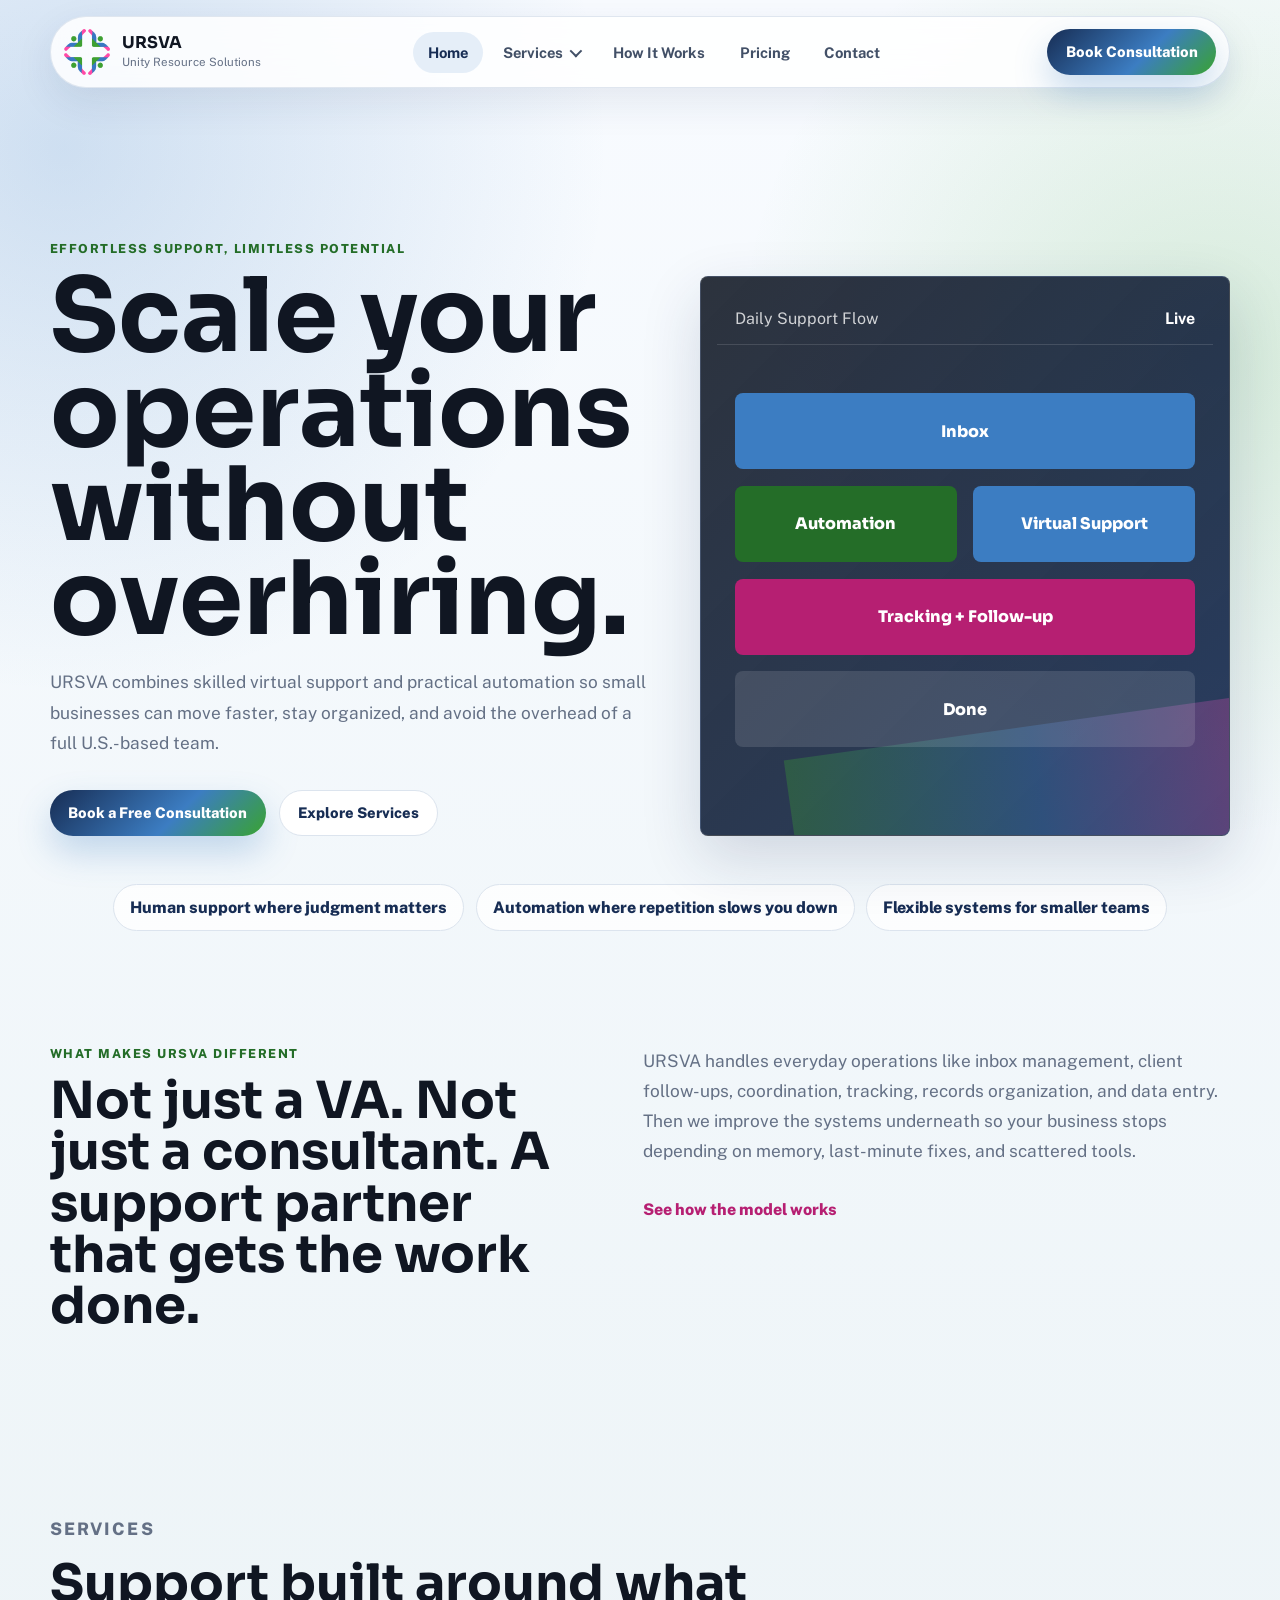
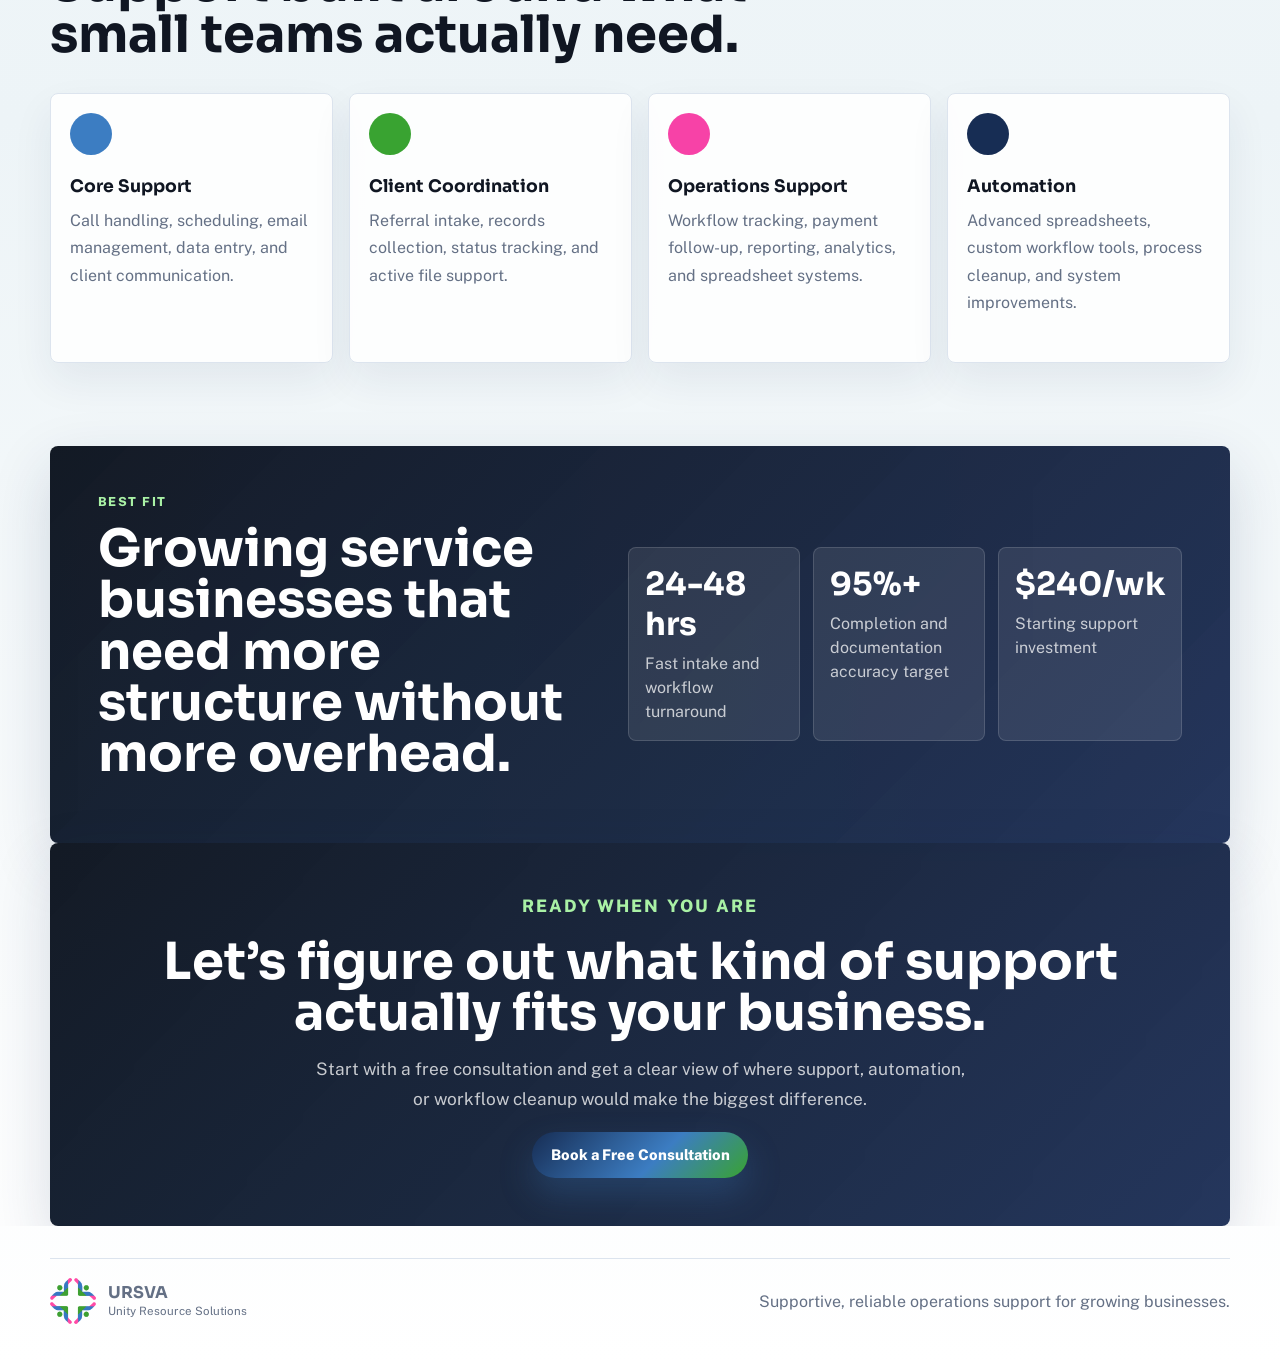
==== index.html @ f7282dd0 "updated site" ====
<!DOCTYPE html>
<html lang="en">
  <head>
    <meta charset="UTF-8" />
    <meta name="viewport" content="width=device-width, initial-scale=1.0" />
    <title>URSVA | Unity Resource Solutions</title>
    <meta
      name="description"
      content="URSVA combines automation and skilled virtual support to help small businesses build efficient, scalable operations."
    />
    <link rel="preconnect" href="https://fonts.googleapis.com" />
    <link rel="preconnect" href="https://fonts.gstatic.com" crossorigin />
    <link
      href="https://fonts.googleapis.com/css2?family=Public+Sans:wght@400;500;600;700;800&family=Sora:wght@500;600;700;800&display=swap"
      rel="stylesheet"
    />
    <link rel="stylesheet" href="assets/css/styles.css" />
  </head>
  <body>
    <header class="site-header">
      <a class="brand" href="index.html" aria-label="URSVA home">
        <img src="assets/images/ursva-logo.png" alt="URSVA logo" />
        <span>
          <strong>URSVA</strong>
          <small>Unity Resource Solutions</small>
        </span>
      </a>

      <button class="nav-toggle" type="button" aria-label="Open menu" aria-expanded="false">
        <span></span>
        <span></span>
      </button>

      <nav class="site-nav" aria-label="Primary navigation">
        <a class="active" href="index.html">Home</a>
        <div class="nav-item services-menu">
          <a class="nav-link has-menu" href="pages/services.html">Services</a>
          <div class="mega-menu" aria-label="Services menu">
            <div class="mega-menu-header">
              <h2>Getting Our Services</h2>
              <p>Choose which services you need for your team.</p>
            </div>
            <div class="mega-service-grid">
              <a class="mega-service-link" href="pages/services.html#core-support">
                <span class="mini-icon blue"></span>
                <span><strong>Core Support</strong><small>Daily admin, inbox, scheduling, and follow-ups.</small></span>
                <em></em>
              </a>
              <a class="mega-service-link" href="pages/services.html#coordination">
                <span class="mini-icon green"></span>
                <span><strong>Client Coordination</strong><small>Referral intake, records, tracking, and updates.</small></span>
                <em></em>
              </a>
              <a class="mega-service-link" href="pages/services.html#operations">
                <span class="mini-icon pink"></span>
                <span><strong>Operations Support</strong><small>Workflow visibility, reporting, and revenue support.</small></span>
                <em></em>
              </a>
              <a class="mega-service-link" href="pages/services.html#automation">
                <span class="mini-icon dark"></span>
                <span><strong>Workflow Automation</strong><small>Custom trackers, spreadsheets, and process cleanup.</small></span>
                <em></em>
              </a>
            </div>
          </div>
        </div>
        <a href="pages/how-it-works.html">How It Works</a>
        <a href="pages/pricing.html">Pricing</a>
        <a href="pages/contact.html">Contact</a>
      </nav>

      <a class="header-cta" href="pages/contact.html">Book Consultation</a>
    </header>

    <main>
      <section class="hero">
        <div class="hero-media" aria-hidden="true">
          <div class="ops-board">
            <div class="board-top">
              <span>Daily Support Flow</span>
              <strong>Live</strong>
            </div>
            <div class="flow">
              <div class="flow-node blue">Inbox</div>
              <div class="flow-split">
                <div class="flow-node green">Automation</div>
                <div class="flow-node blue">Virtual Support</div>
              </div>
              <div class="flow-node pink">Tracking + Follow-up</div>
              <div class="flow-node dark">Done</div>
            </div>
          </div>
        </div>

        <div class="hero-copy">
          <p class="eyebrow">Effortless Support, Limitless Potential</p>
          <h1>Scale your operations without overhiring.</h1>
          <p>
            URSVA combines skilled virtual support and practical automation so small
            businesses can move faster, stay organized, and avoid the overhead of a
            full U.S.-based team.
          </p>
          <div class="button-row">
            <a class="button primary" href="pages/contact.html">Book a Free Consultation</a>
            <a class="button secondary" href="pages/services.html">Explore Services</a>
          </div>
        </div>
      </section>

      <section class="logo-band" aria-label="URSVA positioning">
        <span>Human support where judgment matters</span>
        <span>Automation where repetition slows you down</span>
        <span>Flexible systems for smaller teams</span>
      </section>

      <section class="section two-column">
        <div>
          <p class="eyebrow">What makes URSVA different</p>
          <h2>Not just a VA. Not just a consultant. A support partner that gets the work done.</h2>
        </div>
        <div class="rich-copy">
          <p>
            URSVA handles everyday operations like inbox management, client follow-ups,
            coordination, tracking, records organization, and data entry. Then we improve
            the systems underneath so your business stops depending on memory,
            last-minute fixes, and scattered tools.
          </p>
          <a class="text-link" href="pages/how-it-works.html">See how the model works</a>
        </div>
      </section>

      <section class="section">
        <div class="section-heading">
          <p class="eyebrow">Services</p>
          <h2>Support built around what small teams actually need.</h2>
        </div>

        <div class="cards four">
          <article class="card">
            <span class="card-icon blue"></span>
            <h3>Core Support</h3>
            <p>Call handling, scheduling, email management, data entry, and client communication.</p>
          </article>
          <article class="card">
            <span class="card-icon green"></span>
            <h3>Client Coordination</h3>
            <p>Referral intake, records collection, status tracking, and active file support.</p>
          </article>
          <article class="card">
            <span class="card-icon pink"></span>
            <h3>Operations Support</h3>
            <p>Workflow tracking, payment follow-up, reporting, analytics, and spreadsheet systems.</p>
          </article>
          <article class="card">
            <span class="card-icon dark"></span>
            <h3>Automation</h3>
            <p>Advanced spreadsheets, custom workflow tools, process cleanup, and system improvements.</p>
          </article>
        </div>
      </section>

      <section class="section feature-panel">
        <div>
          <p class="eyebrow">Best fit</p>
          <h2>Growing service businesses that need more structure without more overhead.</h2>
        </div>
        <div class="stat-grid">
          <div>
            <strong>24-48 hrs</strong>
            <span>Fast intake and workflow turnaround</span>
          </div>
          <div>
            <strong>95%+</strong>
            <span>Completion and documentation accuracy target</span>
          </div>
          <div>
            <strong>$240/wk</strong>
            <span>Starting support investment</span>
          </div>
        </div>
      </section>

      <section class="section cta-section">
        <p class="eyebrow">Ready when you are</p>
        <h2>Let’s figure out what kind of support actually fits your business.</h2>
        <p>
          Start with a free consultation and get a clear view of where support,
          automation, or workflow cleanup would make the biggest difference.
        </p>
        <a class="button primary" href="pages/contact.html">Book a Free Consultation</a>
      </section>
    </main>

    <footer class="site-footer">
      <a class="brand" href="index.html" aria-label="URSVA home">
        <img src="assets/images/ursva-logo.png" alt="URSVA logo" />
        <span>
          <strong>URSVA</strong>
          <small>Unity Resource Solutions</small>
        </span>
      </a>
      <p>Supportive, reliable operations support for growing businesses.</p>
    </footer>

    <script src="assets/js/main.js"></script>
  </body>
</html>
---- assets/css/styles.css ----
:root {
  --ink: #101622;
  --muted: #647085;
  --surface: #f7f9fc;
  --panel: #ffffff;
  --line: #dce4ee;
  --blue: #3c7dc2;
  --blue-dark: #172d54;
  --green: #39a331;
  --green-dark: #246d28;
  --pink: #f742a7;
  --pink-dark: #b61f72;
  --shadow: 0 22px 60px rgba(23, 45, 84, 0.16);
}

* {
  box-sizing: border-box;
}

body {
  margin: 0;
  color: var(--ink);
  background:
    radial-gradient(circle at 5% 5%, rgba(60, 125, 194, 0.22), transparent 34rem),
    radial-gradient(circle at 95% 12%, rgba(57, 163, 49, 0.17), transparent 30rem),
    linear-gradient(180deg, #f8fbff 0%, #edf4f7 58%, #ffffff 100%);
  font-family: "Public Sans", sans-serif;
}

a {
  color: inherit;
  text-decoration: none;
}

img {
  display: block;
  max-width: 100%;
}

.site-header {
  position: sticky;
  top: 0;
  z-index: 20;
  display: grid;
  grid-template-columns: auto 1fr auto;
  align-items: center;
  gap: 1.5rem;
  width: min(1180px, calc(100% - 32px));
  margin: 1rem auto 0;
  padding: 0.75rem 0.8rem;
  background: rgba(255, 255, 255, 0.86);
  border: 1px solid rgba(220, 228, 238, 0.9);
  border-radius: 999px;
  box-shadow: 0 14px 40px rgba(23, 45, 84, 0.09);
  backdrop-filter: blur(18px);
}

.brand {
  display: inline-flex;
  align-items: center;
  gap: 0.75rem;
  min-width: max-content;
}

.brand img {
  width: 46px;
  height: 46px;
  object-fit: contain;
}

.brand strong {
  display: block;
  font-family: "Sora", sans-serif;
  font-size: 1.02rem;
  line-height: 1;
}

.brand small {
  display: block;
  margin-top: 0.18rem;
  color: var(--muted);
  font-size: 0.72rem;
}

.site-nav {
  position: relative;
  justify-self: center;
  display: flex;
  align-items: center;
  gap: 0.25rem;
}

.site-nav > a,
.site-nav .nav-link {
  display: inline-flex;
  align-items: center;
  padding: 0.75rem 0.95rem;
  color: #425067;
  border-radius: 999px;
  font-size: 0.92rem;
  font-weight: 700;
}

.site-nav > a:hover,
.site-nav > a.active,
.site-nav .nav-link:hover,
.site-nav .nav-link.active {
  color: var(--blue-dark);
  background: rgba(60, 125, 194, 0.12);
}

.nav-item {
  position: relative;
}

.services-menu::after {
  content: "";
  position: fixed;
  top: 70px;
  left: 50%;
  z-index: 24;
  width: min(820px, calc(100% - 56px));
  height: 34px;
  pointer-events: none;
  transform: translateX(-50%);
}

.services-menu:hover::after,
.services-menu:focus-within::after,
.services-menu.menu-open::after,
.services-menu.menu-locked::after {
  pointer-events: auto;
}

.has-menu::after {
  content: "";
  width: 7px;
  height: 7px;
  margin-left: 0.45rem;
  border-right: 2px solid currentColor;
  border-bottom: 2px solid currentColor;
  transform: rotate(45deg) translateY(-2px);
}

.mega-menu {
  position: fixed;
  top: 88px;
  left: 50%;
  z-index: 25;
  width: min(900px, calc(100% - 56px));
  padding: 1.35rem;
  color: #fff;
  background:
    radial-gradient(circle at 74% 84%, rgba(247, 66, 167, 0.2), transparent 18rem),
    radial-gradient(circle at 12% 6%, rgba(60, 125, 194, 0.2), transparent 18rem),
    linear-gradient(135deg, #05070d 0%, #070a12 58%, #101623 100%);
  border: 1px solid rgba(255, 255, 255, 0.12);
  border-radius: 28px;
  box-shadow: 0 28px 90px rgba(5, 7, 13, 0.38);
  opacity: 0;
  pointer-events: none;
  transform: translate(-50%, 12px);
  transition: opacity 180ms ease, transform 180ms ease;
}

.services-menu:hover .mega-menu,
.services-menu:focus-within .mega-menu,
.services-menu.menu-open .mega-menu,
.services-menu.menu-locked .mega-menu {
  opacity: 1;
  pointer-events: auto;
  transform: translate(-50%, 0);
}

.mega-service-link {
  position: relative;
  overflow: hidden;
  border: 1px solid rgba(255, 255, 255, 0.15);
  border-radius: 8px;
}

.mega-menu-header {
  margin-bottom: 1.15rem;
  padding: 0.35rem 0.25rem 0.85rem;
  border-bottom: 1px solid rgba(255, 255, 255, 0.12);
}

.mega-menu-header h2 {
  margin-bottom: 0.45rem;
  color: #fff;
  font-size: clamp(2rem, 3vw, 3rem);
  line-height: 1;
}

.mega-menu-header p {
  margin-bottom: 0;
  color: rgba(255, 255, 255, 0.7);
  font-size: 1rem;
  line-height: 1.55;
}

.mega-service-link em::after {
  content: "";
  width: 9px;
  height: 9px;
  border-top: 2px solid currentColor;
  border-right: 2px solid currentColor;
  transform: rotate(45deg);
}

.mega-service-link:hover,
.mega-service-link:focus {
  background:
    linear-gradient(135deg, rgba(60, 125, 194, 0.82), rgba(18, 93, 147, 0.74)),
    rgba(255, 255, 255, 0.04);
  border-color: rgba(39, 189, 247, 0.72);
  box-shadow: 0 0 0 1px rgba(39, 189, 247, 0.2), 0 18px 45px rgba(39, 189, 247, 0.22);
}

.mega-service-link strong {
  position: relative;
  z-index: 1;
  color: #fff;
  font-size: 0.98rem;
}

.mega-service-link small {
  display: block;
  margin-top: 0.28rem;
  position: relative;
  z-index: 1;
  color: rgba(255, 255, 255, 0.68);
  font-size: 0.9rem;
  line-height: 1.45;
}

.mega-service-grid {
  display: grid;
  grid-template-columns: 1fr 1fr;
  gap: 0.85rem;
}

.mega-service-link {
  display: grid;
  grid-template-columns: auto 1fr auto;
  align-items: center;
  gap: 0.85rem;
  min-height: 92px;
  padding: 1.05rem 1.15rem;
  background: rgba(255, 255, 255, 0.02);
}

.mega-service-link em {
  display: grid;
  place-items: center;
  color: rgba(255, 255, 255, 0.62);
  font-style: normal;
}

.mini-icon {
  width: 18px;
  height: 18px;
  border: 2px solid currentColor;
  border-radius: 6px;
}

.mini-icon.blue {
  color: #20bff7;
}

.mini-icon.green {
  color: #6ce062;
}

.mini-icon.pink {
  color: #ff6bbe;
}

.mini-icon.dark {
  color: #8dc2ff;
}

.mega-service-link:hover .mini-icon,
.mega-service-link:focus .mini-icon {
  color: #fff;
}

.header-cta,
.button {
  display: inline-flex;
  align-items: center;
  justify-content: center;
  min-height: 46px;
  padding: 0.85rem 1.15rem;
  border: 0;
  border-radius: 999px;
  font: 800 0.92rem/1 "Public Sans", sans-serif;
  cursor: pointer;
}

.header-cta,
.button.primary {
  color: #fff;
  background: linear-gradient(135deg, var(--blue-dark), var(--blue) 58%, var(--green));
  box-shadow: 0 16px 34px rgba(60, 125, 194, 0.28);
}

.button.secondary {
  color: var(--blue-dark);
  background: #fff;
  border: 1px solid var(--line);
}

.nav-toggle {
  display: none;
}

main {
  overflow: hidden;
}

.hero {
  position: relative;
  display: grid;
  grid-template-columns: minmax(0, 1fr) minmax(340px, 0.88fr);
  align-items: end;
  gap: 3rem;
  width: min(1180px, calc(100% - 32px));
  min-height: calc(100vh - 104px);
  margin: 0 auto;
  padding: 4.8rem 0 3rem;
}

.hero-copy {
  order: 1;
  max-width: 710px;
}

.hero-media {
  order: 2;
}

.eyebrow {
  margin: 0 0 0.9rem;
  color: var(--green-dark);
  font-size: 0.78rem;
  font-weight: 800;
  letter-spacing: 0.12em;
  text-transform: uppercase;
}

h1,
h2,
h3,
p {
  margin-top: 0;
}

h1,
h2,
h3 {
  font-family: "Sora", sans-serif;
  letter-spacing: 0;
}

h1 {
  max-width: 760px;
  margin-bottom: 1.25rem;
  font-size: clamp(3.1rem, 8vw, 6.9rem);
  line-height: 0.92;
}

h2 {
  margin-bottom: 1rem;
  font-size: clamp(2rem, 4vw, 4rem);
  line-height: 1;
}

h3 {
  margin-bottom: 0.65rem;
  font-size: 1.08rem;
}

.hero-copy p:not(.eyebrow),
.page-hero p,
.section-heading p,
.rich-copy p,
.cta-section p {
  max-width: 660px;
  color: var(--muted);
  font-size: 1.08rem;
  line-height: 1.75;
}

.button-row {
  display: flex;
  flex-wrap: wrap;
  gap: 0.8rem;
  margin-top: 2rem;
}

.ops-board {
  position: relative;
  min-height: 560px;
  padding: 1rem;
  overflow: hidden;
  color: #fff;
  background:
    linear-gradient(135deg, rgba(16, 22, 34, 0.88), rgba(23, 45, 84, 0.92)),
    linear-gradient(45deg, transparent 0 48%, rgba(255, 255, 255, 0.08) 49% 51%, transparent 52%);
  border: 1px solid rgba(255, 255, 255, 0.12);
  border-radius: 8px;
  box-shadow: var(--shadow);
}

.ops-board::before {
  content: "";
  position: absolute;
  inset: auto -12% -18% 18%;
  height: 210px;
  background: linear-gradient(90deg, var(--green), var(--blue), var(--pink));
  transform: rotate(-8deg);
  opacity: 0.32;
}

.board-top {
  position: relative;
  z-index: 1;
  display: flex;
  justify-content: space-between;
  padding: 1rem 1.1rem;
  color: rgba(255, 255, 255, 0.78);
  border-bottom: 1px solid rgba(255, 255, 255, 0.13);
}

.board-top strong {
  color: #fff;
}

.flow {
  position: relative;
  z-index: 1;
  display: grid;
  gap: 1.05rem;
  padding: 3rem 1.1rem 1rem;
}

.flow-split {
  display: grid;
  grid-template-columns: 1fr 1fr;
  gap: 1rem;
}

.flow-node {
  min-height: 76px;
  display: grid;
  place-items: center;
  padding: 1rem;
  border-radius: 8px;
  font-family: "Sora", sans-serif;
  font-weight: 800;
  text-align: center;
}

.flow-node.blue {
  background: var(--blue);
}

.flow-node.green {
  background: var(--green-dark);
}

.flow-node.pink {
  background: var(--pink-dark);
}

.flow-node.dark {
  background: rgba(255, 255, 255, 0.12);
}

.logo-band {
  display: flex;
  flex-wrap: wrap;
  justify-content: center;
  gap: 0.7rem;
  width: min(1180px, calc(100% - 32px));
  margin: 0 auto 2rem;
}

.logo-band span,
.outcome-grid span {
  padding: 0.8rem 1rem;
  color: var(--blue-dark);
  background: rgba(255, 255, 255, 0.82);
  border: 1px solid var(--line);
  border-radius: 999px;
  font-weight: 800;
}

.section,
.page-hero {
  width: min(1180px, calc(100% - 32px));
  margin: 0 auto;
  padding: 5.2rem 0;
}

.page-hero {
  padding: 6rem 0 2.5rem;
}

.page-hero.compact {
  max-width: 980px;
}

.page-hero h1 {
  font-size: clamp(3rem, 7vw, 6rem);
}

.two-column {
  display: grid;
  grid-template-columns: 0.9fr 1fr;
  gap: 4rem;
  align-items: start;
}

.text-link {
  display: inline-flex;
  margin-top: 1rem;
  color: var(--pink-dark);
  font-weight: 800;
}

.section-heading {
  max-width: 780px;
  margin-bottom: 2rem;
}

.cards {
  display: grid;
  gap: 1rem;
}

.cards.four {
  grid-template-columns: repeat(4, 1fr);
}

.cards.three {
  grid-template-columns: repeat(3, 1fr);
}

.card,
.service-row,
.process-step,
.included-card,
.contact-form,
.contact-aside {
  background: rgba(255, 255, 255, 0.88);
  border: 1px solid var(--line);
  border-radius: 8px;
  box-shadow: 0 18px 42px rgba(23, 45, 84, 0.07);
}

.card {
  min-height: 270px;
  padding: 1.2rem;
}

.card p,
.service-row p,
.process-step p,
.included-card p,
.contact-aside p {
  color: var(--muted);
  line-height: 1.7;
}

.card-icon {
  display: block;
  width: 42px;
  height: 42px;
  margin-bottom: 1.25rem;
  border-radius: 50%;
}

.card-icon.blue {
  background: var(--blue);
}

.card-icon.green {
  background: var(--green);
}

.card-icon.pink {
  background: var(--pink);
}

.card-icon.dark {
  background: var(--blue-dark);
}

.feature-panel,
.cta-section {
  color: #fff;
  background:
    linear-gradient(135deg, rgba(16, 22, 34, 0.98), rgba(23, 45, 84, 0.94)),
    linear-gradient(90deg, rgba(57, 163, 49, 0.36), rgba(247, 66, 167, 0.28));
  border-radius: 8px;
  padding: 3rem;
  box-shadow: var(--shadow);
}

.feature-panel {
  display: grid;
  grid-template-columns: 0.9fr 1fr;
  gap: 2rem;
  align-items: center;
}

.feature-panel .eyebrow,
.cta-section .eyebrow {
  color: #a9f1a5;
}

.feature-panel p,
.cta-section p {
  color: rgba(255, 255, 255, 0.76);
}

.stat-grid {
  display: grid;
  grid-template-columns: repeat(3, 1fr);
  gap: 0.8rem;
}

.stat-grid div {
  min-height: 150px;
  padding: 1rem;
  background: rgba(255, 255, 255, 0.09);
  border: 1px solid rgba(255, 255, 255, 0.14);
  border-radius: 8px;
}

.stat-grid strong,
.metric strong {
  display: block;
  margin-bottom: 0.5rem;
  font-family: "Sora", sans-serif;
  font-size: 2rem;
}

.stat-grid span {
  color: rgba(255, 255, 255, 0.74);
  line-height: 1.5;
}

.cta-section {
  text-align: center;
}

.cta-section h2,
.cta-section p {
  margin-right: auto;
  margin-left: auto;
}

.cta-section.slim {
  padding: 3rem;
}

.service-list {
  display: grid;
  gap: 1rem;
}

.service-row {
  display: grid;
  grid-template-columns: 0.8fr 1fr 1fr;
  gap: 2rem;
  align-items: start;
  padding: 1.35rem;
  scroll-margin-top: 130px;
}

.service-row ul,
.check-list {
  margin: 0;
  padding: 0;
  list-style: none;
}

.service-row li,
.check-list li {
  position: relative;
  padding: 0.45rem 0 0.45rem 1.45rem;
  color: #41506a;
  line-height: 1.45;
}

.service-row li::before,
.check-list li::before {
  content: "";
  position: absolute;
  top: 0.82rem;
  left: 0;
  width: 8px;
  height: 8px;
  background: var(--green);
  border-radius: 50%;
}

.process-grid {
  display: grid;
  grid-template-columns: repeat(3, 1fr);
  gap: 1rem;
}

.process-step {
  min-height: 360px;
  padding: 1.35rem;
}

.process-step span {
  display: block;
  margin-bottom: 2.5rem;
  color: var(--pink-dark);
  font-family: "Sora", sans-serif;
  font-weight: 800;
}

.outcome-grid {
  display: flex;
  flex-wrap: wrap;
  gap: 0.8rem;
}

.pricing-layout,
.contact-layout {
  display: grid;
  grid-template-columns: 0.75fr 1fr;
  gap: 1rem;
  align-items: start;
}

.pricing-card {
  position: sticky;
  top: 110px;
  padding: 2rem;
  color: #fff;
  background: linear-gradient(135deg, var(--blue-dark), var(--blue), var(--green-dark));
  border-radius: 8px;
  box-shadow: var(--shadow);
}

.pricing-card .eyebrow,
.pricing-card p {
  color: rgba(255, 255, 255, 0.78);
}

.price {
  margin: 1rem 0;
  font-family: "Sora", sans-serif;
  font-size: clamp(3rem, 7vw, 5.5rem);
  font-weight: 800;
  line-height: 1;
}

.price span {
  font-size: 1.1rem;
}

.included-card,
.contact-form,
.contact-aside {
  padding: 1.35rem;
}

.note-box {
  margin-top: 1.5rem;
  padding: 1rem;
  background: rgba(60, 125, 194, 0.1);
  border-radius: 8px;
}

.contact-form {
  display: grid;
  gap: 1rem;
}

.form-grid {
  display: grid;
  grid-template-columns: 1fr 1fr;
  gap: 1rem;
}

label {
  display: grid;
  gap: 0.45rem;
  color: var(--blue-dark);
  font-weight: 800;
}

input,
select,
textarea {
  width: 100%;
  padding: 0.95rem 1rem;
  color: var(--ink);
  background: #fff;
  border: 1px solid var(--line);
  border-radius: 8px;
  font: inherit;
}

textarea {
  resize: vertical;
}

.contact-aside {
  position: sticky;
  top: 110px;
}

.site-footer {
  display: flex;
  align-items: center;
  justify-content: space-between;
  gap: 1rem;
  width: min(1180px, calc(100% - 32px));
  margin: 2rem auto 1.2rem;
  padding: 1.2rem 0;
  color: var(--muted);
  border-top: 1px solid var(--line);
}

.site-footer p {
  margin: 0;
}

@media (max-width: 980px) {
  .site-header {
    grid-template-columns: auto auto;
  }

  .header-cta {
    display: none;
  }

  .nav-toggle {
    justify-self: end;
    display: grid;
    gap: 6px;
    width: 44px;
    height: 44px;
    place-content: center;
    background: var(--blue-dark);
    border: 0;
    border-radius: 999px;
  }

  .nav-toggle span {
    display: block;
    width: 18px;
    height: 2px;
    background: #fff;
  }

  .site-nav {
    position: absolute;
    top: calc(100% + 0.5rem);
    right: 0;
    left: 0;
    display: none;
    padding: 0.7rem;
    background: #fff;
    border: 1px solid var(--line);
    border-radius: 8px;
    box-shadow: var(--shadow);
  }

  .nav-open .site-nav {
    display: grid;
  }

  .site-nav > a,
  .site-nav .nav-link {
    width: 100%;
  }

  .nav-item {
    display: grid;
  }

  .has-menu::after {
    margin-left: auto;
  }

  .mega-menu {
    position: static;
    display: grid;
    grid-template-columns: 1fr;
    gap: 0.8rem;
    width: 100%;
    min-height: 0;
    margin-top: 0.35rem;
    padding: 0.8rem;
    border-radius: 8px;
    opacity: 1;
    pointer-events: auto;
    transform: none;
  }

  .mega-menu-header {
    margin-bottom: 0.2rem;
    padding: 0.2rem 0.1rem 0.7rem;
  }

  .mega-menu-header h2 {
    font-size: 1.75rem;
  }

  .mega-menu-header p {
    font-size: 0.92rem;
  }

  .services-menu:hover .mega-menu,
  .services-menu:focus-within .mega-menu,
  .services-menu.menu-open .mega-menu,
  .services-menu.menu-locked .mega-menu {
    transform: none;
  }

  .mega-service-grid {
    grid-template-columns: 1fr;
  }

  .hero,
  .two-column,
  .feature-panel,
  .service-row,
  .process-grid,
  .pricing-layout,
  .contact-layout {
    grid-template-columns: 1fr;
  }

  .hero {
    min-height: auto;
    padding-top: 4rem;
  }

  .hero-copy {
    order: 1;
  }

  .hero-media {
    order: 2;
  }

  .ops-board {
    min-height: 430px;
  }

  .cards.four,
  .cards.three,
  .stat-grid {
    grid-template-columns: 1fr 1fr;
  }

  .pricing-card,
  .contact-aside {
    position: static;
  }
}

@media (max-width: 640px) {
  .site-header {
    width: min(100% - 20px, 1180px);
    border-radius: 18px;
  }

  .brand small {
    display: none;
  }

  .brand img {
    width: 40px;
    height: 40px;
  }

  h1 {
    font-size: clamp(2.7rem, 16vw, 4rem);
  }

  h2 {
    font-size: clamp(2rem, 10vw, 3rem);
  }

  .section,
  .page-hero {
    padding: 3.5rem 0;
  }

  .hero {
    width: min(100% - 20px, 1180px);
    gap: 2rem;
  }

  .flow-split,
  .cards.four,
  .cards.three,
  .stat-grid,
  .form-grid {
    grid-template-columns: 1fr;
  }

  .feature-panel,
  .cta-section {
    padding: 1.4rem;
  }

  .site-footer {
    display: grid;
  }
}
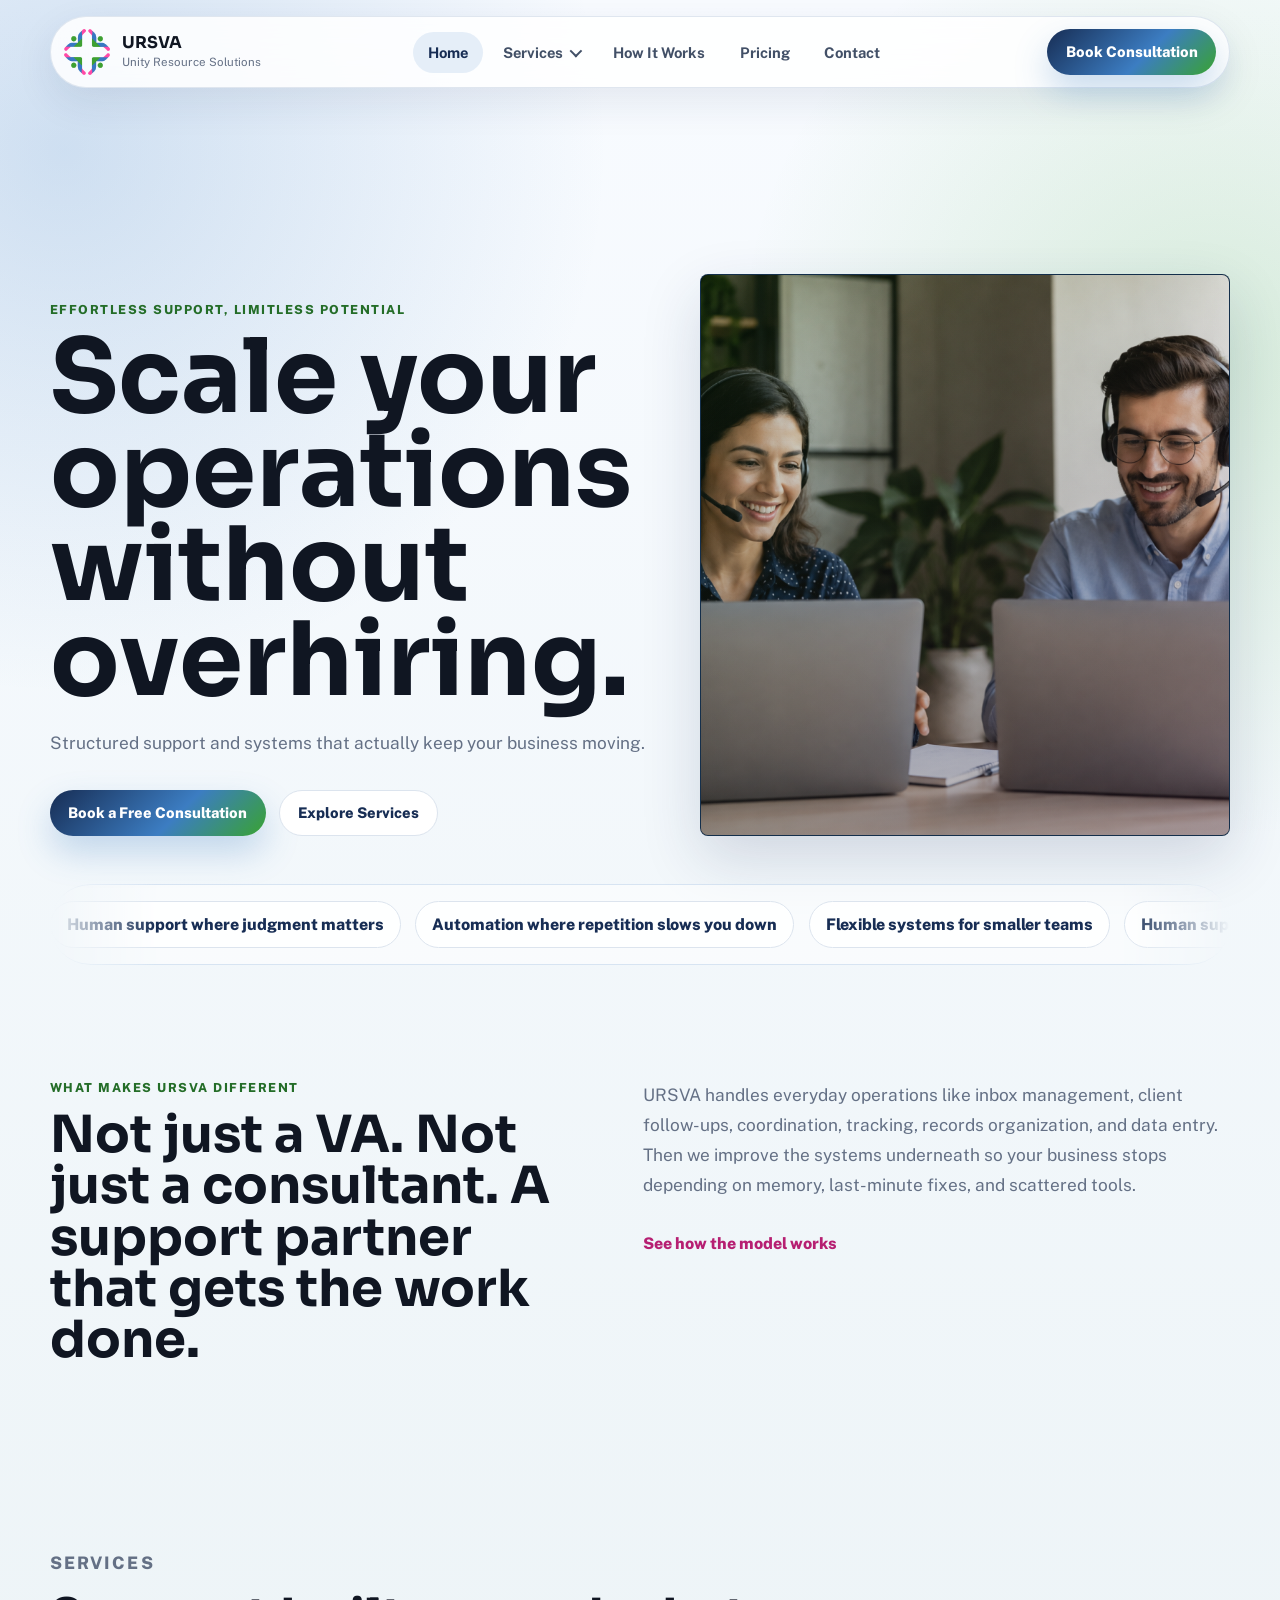
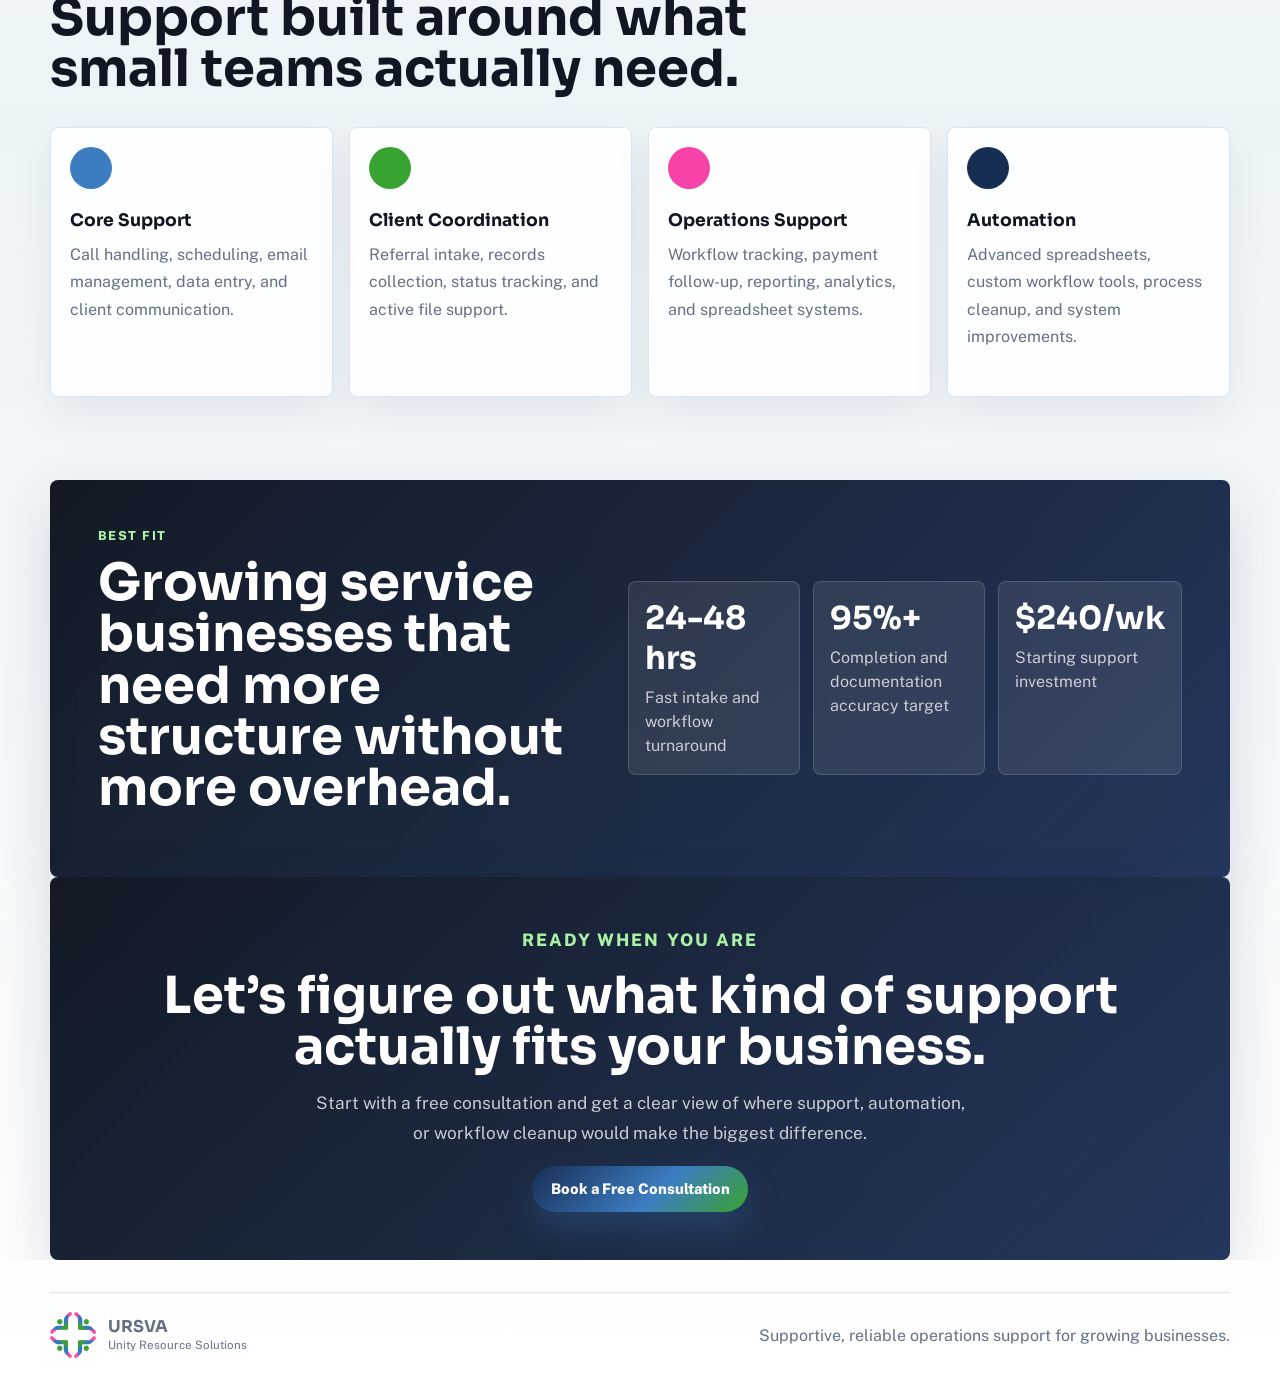
==== commit 78bcdb12: "update" ====
--- a/index.html
+++ b/index.html
@@ -37,7 +37,7 @@
           <a class="nav-link has-menu" href="pages/services.html">Services</a>
           <div class="mega-menu" aria-label="Services menu">
             <div class="mega-menu-header">
-              <h2>Getting Our Services</h2>
+              <h2>Our Services</h2>
               <p>Choose which services you need for your team.</p>
             </div>
             <div class="mega-service-grid">
@@ -74,31 +74,20 @@
 
     <main>
       <section class="hero">
-        <div class="hero-media" aria-hidden="true">
-          <div class="ops-board">
-            <div class="board-top">
-              <span>Daily Support Flow</span>
-              <strong>Live</strong>
-            </div>
-            <div class="flow">
-              <div class="flow-node blue">Inbox</div>
-              <div class="flow-split">
-                <div class="flow-node green">Automation</div>
-                <div class="flow-node blue">Virtual Support</div>
-              </div>
-              <div class="flow-node pink">Tracking + Follow-up</div>
-              <div class="flow-node dark">Done</div>
-            </div>
-          </div>
+        <div class="hero-media">
+          <figure class="hero-image-card">
+            <img
+              src="assets/images/Virtual_Assistants_AI.webp"
+              alt="AI virtual assistants supporting business operations"
+            />
+          </figure>
         </div>
 
         <div class="hero-copy">
           <p class="eyebrow">Effortless Support, Limitless Potential</p>
           <h1>Scale your operations without overhiring.</h1>
           <p>
-            URSVA combines skilled virtual support and practical automation so small
-            businesses can move faster, stay organized, and avoid the overhead of a
-            full U.S.-based team.
+            Structured support and systems that actually keep your business moving.
           </p>
           <div class="button-row">
             <a class="button primary" href="pages/contact.html">Book a Free Consultation</a>
@@ -108,9 +97,14 @@
       </section>
 
       <section class="logo-band" aria-label="URSVA positioning">
-        <span>Human support where judgment matters</span>
-        <span>Automation where repetition slows you down</span>
-        <span>Flexible systems for smaller teams</span>
+        <div class="logo-band-track">
+          <span>Human support where judgment matters</span>
+          <span>Automation where repetition slows you down</span>
+          <span>Flexible systems for smaller teams</span>
+          <span>Human support where judgment matters</span>
+          <span>Automation where repetition slows you down</span>
+          <span>Flexible systems for smaller teams</span>
+        </div>
       </section>
 
       <section class="section two-column">
--- a/assets/css/styles.css
+++ b/assets/css/styles.css
@@ -340,6 +340,34 @@
   order: 2;
 }
 
+.hero-image-card {
+  position: relative;
+  min-height: 560px;
+  margin: 0;
+  overflow: hidden;
+  background: #06101d;
+  border: 1px solid rgba(60, 125, 194, 0.28);
+  border-radius: 8px;
+  box-shadow: var(--shadow);
+}
+
+.hero-image-card::after {
+  content: "";
+  position: absolute;
+  inset: 0;
+  background:
+    linear-gradient(180deg, rgba(16, 22, 34, 0.04), rgba(16, 22, 34, 0.28)),
+    linear-gradient(135deg, rgba(57, 163, 49, 0.12), rgba(247, 66, 167, 0.08));
+  pointer-events: none;
+}
+
+.hero-image-card img {
+  width: 100%;
+  height: 100%;
+  min-height: 560px;
+  object-fit: cover;
+}
+
 .eyebrow {
   margin: 0 0 0.9rem;
   color: var(--green-dark);
@@ -397,6 +425,16 @@
   flex-wrap: wrap;
   gap: 0.8rem;
   margin-top: 2rem;
+}
+
+@keyframes tickerMove {
+  from {
+    transform: translateX(0);
+  }
+
+  to {
+    transform: translateX(-50%);
+  }
 }
 
 .ops-board {
@@ -479,12 +517,34 @@
 }
 
 .logo-band {
+  width: min(1180px, calc(100% - 64px));
+  margin: 0 auto 2rem;
+  overflow: hidden;
+  padding: 1rem 0;
+  border-block: 1px solid rgba(60, 125, 194, 0.18);
+  background: rgba(255, 255, 255, 0.5);
+  border-radius: 999px;
+  -webkit-mask-image: linear-gradient(
+    90deg,
+    transparent 0,
+    #000 9%,
+    #000 91%,
+    transparent 100%
+  );
+  mask-image: linear-gradient(
+    90deg,
+    transparent 0,
+    #000 9%,
+    #000 91%,
+    transparent 100%
+  );
+}
+
+.logo-band-track {
   display: flex;
-  flex-wrap: wrap;
-  justify-content: center;
-  gap: 0.7rem;
-  width: min(1180px, calc(100% - 32px));
-  margin: 0 auto 2rem;
+  width: max-content;
+  gap: 0.9rem;
+  animation: tickerMove 24s linear infinite;
 }
 
 .logo-band span,
@@ -960,6 +1020,11 @@
     min-height: 430px;
   }
 
+  .hero-image-card,
+  .hero-image-card img {
+    min-height: 430px;
+  }
+
   .cards.four,
   .cards.three,
   .stat-grid {
@@ -1013,6 +1078,40 @@
     grid-template-columns: 1fr;
   }
 
+  .hero-image-card,
+  .hero-image-card img {
+    min-height: 320px;
+  }
+
+  .logo-band {
+    width: min(100% - 24px, 1180px);
+    padding: 0.75rem 0;
+    -webkit-mask-image: linear-gradient(
+      90deg,
+      transparent 0,
+      #000 14%,
+      #000 86%,
+      transparent 100%
+    );
+    mask-image: linear-gradient(
+      90deg,
+      transparent 0,
+      #000 14%,
+      #000 86%,
+      transparent 100%
+    );
+  }
+
+  .logo-band-track {
+    gap: 0.7rem;
+    animation-duration: 24s;
+  }
+
+  .logo-band span {
+    font-size: 0.88rem;
+    padding: 0.72rem 0.9rem;
+  }
+
   .feature-panel,
   .cta-section {
     padding: 1.4rem;
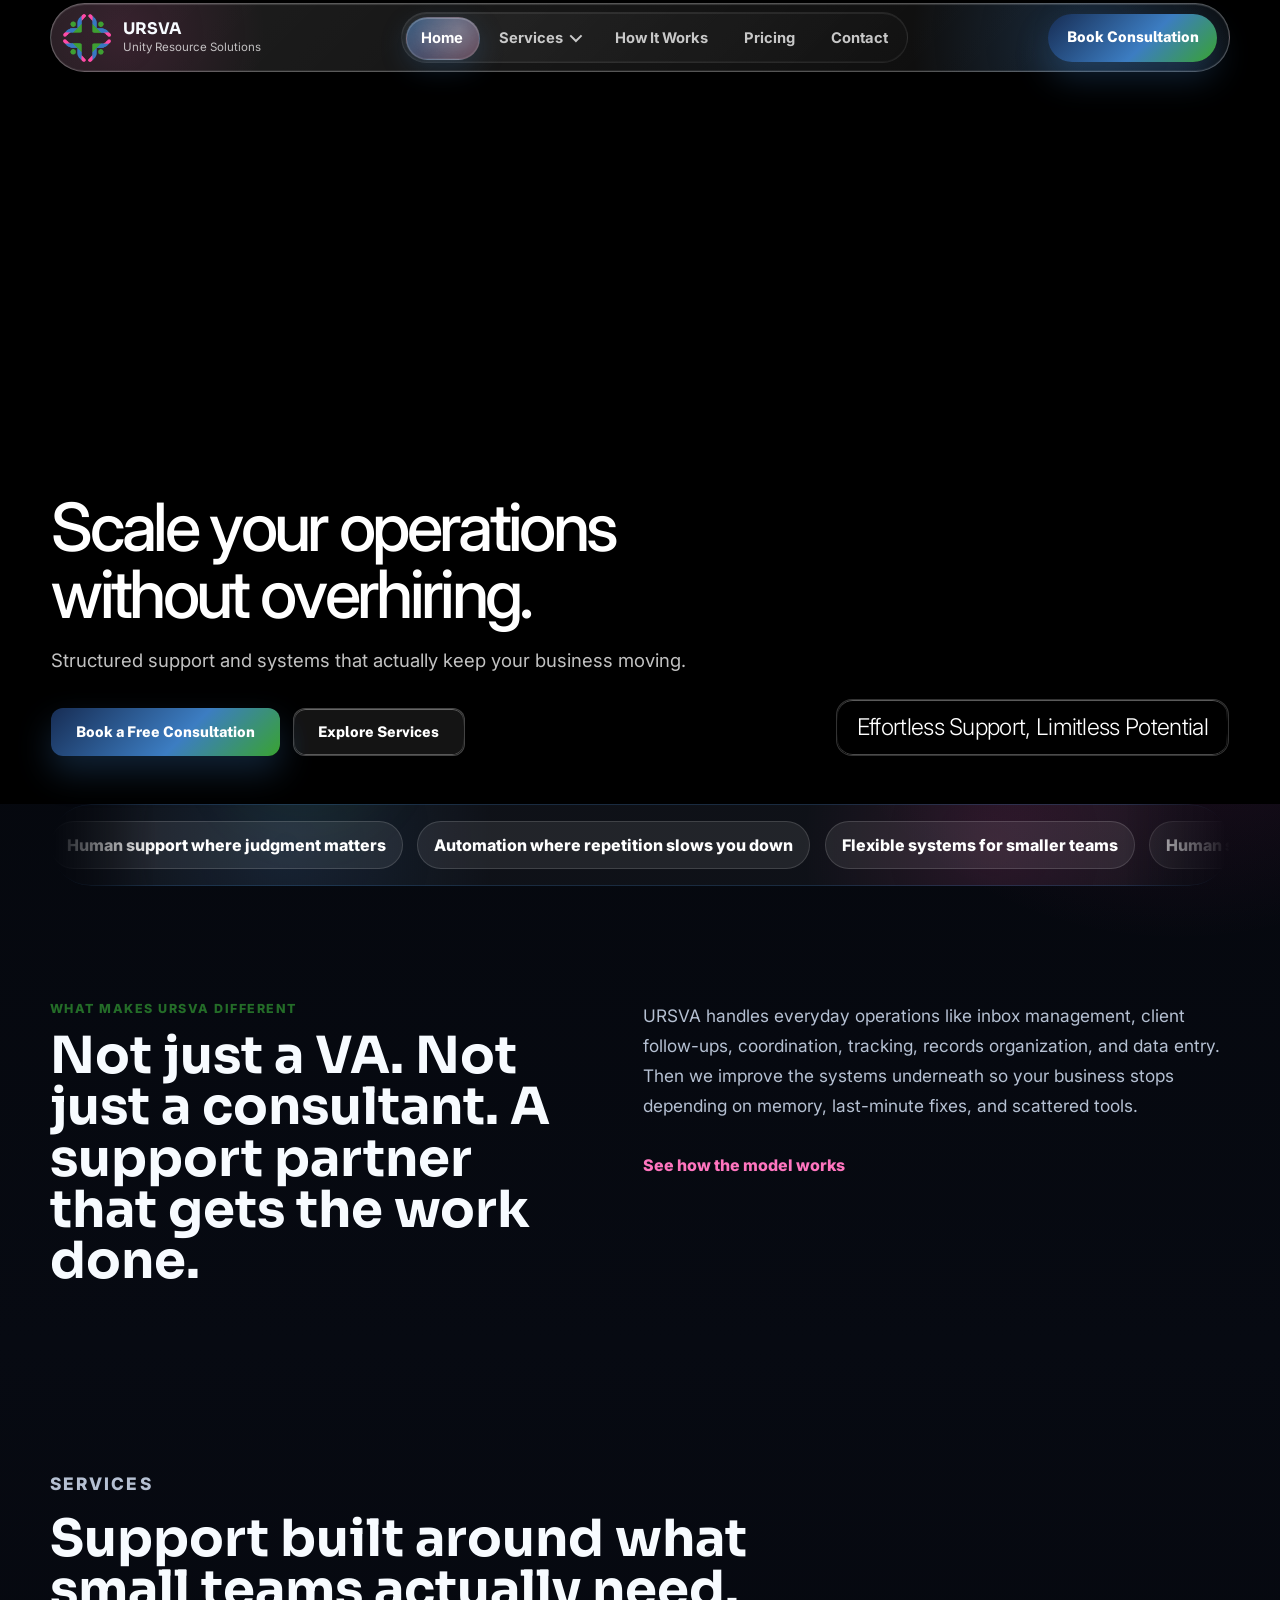
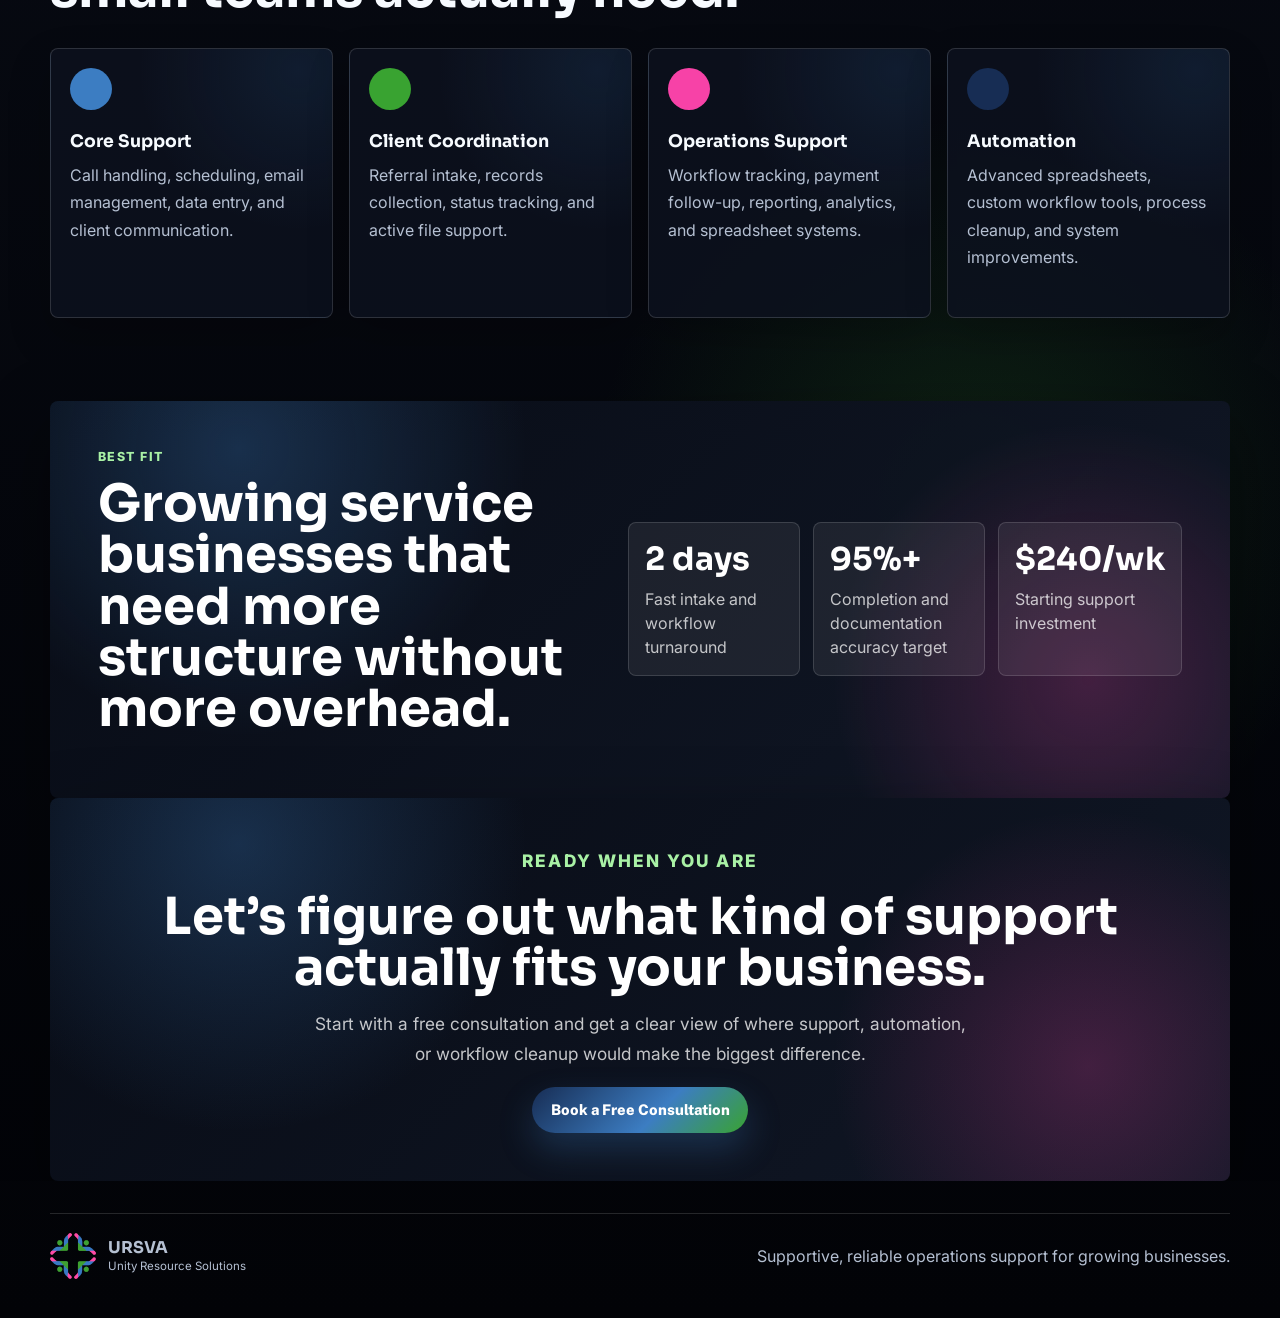
==== commit c787d72b: "update" ====
--- a/index.html
+++ b/index.html
@@ -11,13 +11,13 @@
     <link rel="preconnect" href="https://fonts.googleapis.com" />
     <link rel="preconnect" href="https://fonts.gstatic.com" crossorigin />
     <link
-      href="https://fonts.googleapis.com/css2?family=Public+Sans:wght@400;500;600;700;800&family=Sora:wght@500;600;700;800&display=swap"
+      href="https://fonts.googleapis.com/css2?family=Inter:wght@300;400;500;600;700;800&family=Public+Sans:wght@400;500;600;700;800&family=Sora:wght@500;600;700;800&display=swap"
       rel="stylesheet"
     />
     <link rel="stylesheet" href="assets/css/styles.css" />
   </head>
   <body>
-    <header class="site-header">
+    <header class="site-header home-header">
       <a class="brand" href="index.html" aria-label="URSVA home">
         <img src="assets/images/ursva-logo.png" alt="URSVA logo" />
         <span>
@@ -32,6 +32,7 @@
       </button>
 
       <nav class="site-nav" aria-label="Primary navigation">
+        <span class="nav-glass-pill" aria-hidden="true"></span>
         <a class="active" href="index.html">Home</a>
         <div class="nav-item services-menu">
           <a class="nav-link has-menu" href="pages/services.html">Services</a>
@@ -73,25 +74,41 @@
     </header>
 
     <main>
-      <section class="hero">
-        <div class="hero-media">
-          <figure class="hero-image-card">
-            <img
-              src="assets/images/Virtual_Assistants_AI.webp"
-              alt="AI virtual assistants supporting business operations"
-            />
-          </figure>
-        </div>
-
-        <div class="hero-copy">
-          <p class="eyebrow">Effortless Support, Limitless Potential</p>
-          <h1>Scale your operations without overhiring.</h1>
-          <p>
-            Structured support and systems that actually keep your business moving.
-          </p>
-          <div class="button-row">
-            <a class="button primary" href="pages/contact.html">Book a Free Consultation</a>
-            <a class="button secondary" href="pages/services.html">Explore Services</a>
+      <section class="hero hero-video-section">
+        <video
+          class="hero-bg-video"
+          autoplay
+          loop
+          muted
+          playsinline
+          aria-hidden="true"
+        >
+          <source
+            src="assets/videos/kling_hero_background.mp4"
+            type="video/mp4"
+          />
+        </video>
+
+        <div class="hero-content-grid">
+          <div class="hero-copy">
+            <h1
+              class="animated-heading"
+              data-animated-heading
+              data-heading-lines="Scale your operations|without overhiring."
+            >Scale your operations without overhiring.</h1>
+            <p class="hero-fade hero-fade-delay-1">
+              Structured support and systems that actually keep your business moving.
+            </p>
+            <div class="button-row hero-fade hero-fade-delay-2">
+              <a class="button primary" href="pages/contact.html">Book a Free Consultation</a>
+              <a class="button secondary liquid-glass" href="pages/services.html">Explore Services</a>
+            </div>
+          </div>
+
+          <div class="hero-tag hero-fade hero-fade-delay-3">
+            <div class="liquid-glass">
+              <span>Effortless Support, Limitless Potential</span>
+            </div>
           </div>
         </div>
       </section>
@@ -160,7 +177,7 @@
         </div>
         <div class="stat-grid">
           <div>
-            <strong>24-48 hrs</strong>
+            <strong>2 days</strong>
             <span>Fast intake and workflow turnaround</span>
           </div>
           <div>
@@ -196,6 +213,6 @@
       <p>Supportive, reliable operations support for growing businesses.</p>
     </footer>
 
-    <script src="assets/js/main.js"></script>
+    <script src="assets/js/main.js?v=glass-nav-5"></script>
   </body>
 </html>
--- a/assets/css/styles.css
+++ b/assets/css/styles.css
@@ -1,16 +1,16 @@
 :root {
-  --ink: #101622;
-  --muted: #647085;
-  --surface: #f7f9fc;
-  --panel: #ffffff;
-  --line: #dce4ee;
+  --ink: #f7fbff;
+  --muted: #b5c0d2;
+  --surface: #070a12;
+  --panel: rgba(13, 18, 31, 0.82);
+  --line: rgba(255, 255, 255, 0.14);
   --blue: #3c7dc2;
   --blue-dark: #172d54;
   --green: #39a331;
   --green-dark: #246d28;
   --pink: #f742a7;
   --pink-dark: #b61f72;
-  --shadow: 0 22px 60px rgba(23, 45, 84, 0.16);
+  --shadow: 0 26px 70px rgba(0, 0, 0, 0.4);
 }
 
 * {
@@ -18,13 +18,30 @@
 }
 
 body {
+  position: relative;
   margin: 0;
   color: var(--ink);
   background:
-    radial-gradient(circle at 5% 5%, rgba(60, 125, 194, 0.22), transparent 34rem),
-    radial-gradient(circle at 95% 12%, rgba(57, 163, 49, 0.17), transparent 30rem),
-    linear-gradient(180deg, #f8fbff 0%, #edf4f7 58%, #ffffff 100%);
-  font-family: "Public Sans", sans-serif;
+    radial-gradient(circle at 8% 8%, rgba(60, 125, 194, 0.34), transparent 24rem),
+    radial-gradient(circle at 92% 18%, rgba(247, 66, 167, 0.18), transparent 26rem),
+    radial-gradient(circle at 76% 72%, rgba(57, 163, 49, 0.18), transparent 24rem),
+    linear-gradient(180deg, #030509 0%, #070a12 46%, #020307 100%);
+  font-family: "Inter", "Public Sans", sans-serif;
+  -moz-osx-font-smoothing: grayscale;
+  -webkit-font-smoothing: antialiased;
+}
+
+body::before {
+  content: "";
+  position: fixed;
+  inset: 0;
+  z-index: -1;
+  pointer-events: none;
+  background:
+    radial-gradient(circle at 14% 32%, rgba(60, 125, 194, 0.18), transparent 8rem),
+    radial-gradient(circle at 84% 42%, rgba(247, 66, 167, 0.13), transparent 9rem),
+    radial-gradient(circle at 24% 82%, rgba(57, 163, 49, 0.12), transparent 8rem);
+  filter: blur(10px);
 }
 
 a {
@@ -38,21 +55,126 @@
 }
 
 .site-header {
-  position: sticky;
-  top: 0;
-  z-index: 20;
+  position: absolute;
+  top: 1rem;
+  left: 50%;
+  z-index: 40;
   display: grid;
   grid-template-columns: auto 1fr auto;
   align-items: center;
   gap: 1.5rem;
   width: min(1180px, calc(100% - 32px));
-  margin: 1rem auto 0;
+  margin: 0;
   padding: 0.75rem 0.8rem;
-  background: rgba(255, 255, 255, 0.86);
-  border: 1px solid rgba(220, 228, 238, 0.9);
+  background: rgba(6, 9, 16, 0.76);
+  border: 1px solid rgba(255, 255, 255, 0.14);
   border-radius: 999px;
-  box-shadow: 0 14px 40px rgba(23, 45, 84, 0.09);
+  box-shadow: 0 18px 50px rgba(0, 0, 0, 0.34);
+  transform: translateX(-50%);
   backdrop-filter: blur(18px);
+  -webkit-backdrop-filter: blur(18px);
+}
+
+.home-header {
+  position: absolute;
+  top: 0.18rem;
+  z-index: 40;
+  width: min(1180px, calc(100% - 32px));
+  margin-top: 0;
+  padding: 0.5rem 0.74rem;
+  background:
+    radial-gradient(circle at 88% 52%, rgba(60, 125, 194, 0.26), transparent 11rem),
+    radial-gradient(circle at 6% 44%, rgba(247, 66, 167, 0.12), transparent 9rem),
+    linear-gradient(135deg, rgba(255, 255, 255, 0.12), rgba(255, 255, 255, 0.04)),
+    rgba(0, 0, 0, 0.28);
+  border-color: rgba(255, 255, 255, 0.28);
+  border-radius: 999px;
+  box-shadow:
+    inset 0 1px 1px rgba(255, 255, 255, 0.16),
+    inset 0 -1px 0 rgba(255, 255, 255, 0.08),
+    0 18px 60px rgba(0, 0, 0, 0.32);
+  backdrop-filter: blur(18px) saturate(150%);
+  -webkit-backdrop-filter: blur(18px) saturate(150%);
+}
+
+.home-header .brand img {
+  width: 48px;
+  height: 48px;
+}
+
+.home-header .brand strong {
+  font-size: 1rem;
+}
+
+.home-header .brand small {
+  color: rgba(255, 255, 255, 0.72);
+}
+
+.home-header .site-nav > a,
+.home-header .site-nav .nav-link {
+  position: relative;
+  z-index: 1;
+  padding: 0.8rem 1rem;
+  background: transparent;
+  transition: color 180ms ease, text-shadow 180ms ease;
+}
+
+.home-header .site-nav > a:hover,
+.home-header .site-nav > a.active,
+.home-header .site-nav .nav-link:hover,
+.home-header .site-nav .nav-link.active,
+.home-header .services-menu.menu-open .nav-link,
+.home-header .services-menu.menu-locked .nav-link {
+  color: #fff;
+  background: transparent;
+  text-shadow: 0 0 18px rgba(255, 255, 255, 0.22);
+}
+
+.home-header .site-nav {
+  padding: 0.18rem;
+  border: 1px solid rgba(255, 255, 255, 0.08);
+  border-radius: 999px;
+  background:
+    linear-gradient(135deg, rgba(255, 255, 255, 0.07), rgba(255, 255, 255, 0.02)),
+    rgba(0, 0, 0, 0.12);
+  box-shadow:
+    inset 0 1px 0 rgba(255, 255, 255, 0.08),
+    inset 0 -1px 0 rgba(255, 255, 255, 0.04);
+}
+
+.nav-glass-pill {
+  position: absolute;
+  top: var(--pill-top, 0.18rem);
+  left: 0;
+  z-index: 0;
+  width: var(--pill-width, 0px);
+  height: var(--pill-height, 0px);
+  border: 1px solid rgba(255, 255, 255, 0.16);
+  border-radius: 999px;
+  opacity: var(--pill-opacity, 0);
+  pointer-events: none;
+  background:
+    radial-gradient(circle at 72% 28%, rgba(255, 255, 255, 0.22), transparent 2.8rem),
+    linear-gradient(135deg, rgba(60, 125, 194, 0.52), rgba(247, 66, 167, 0.16)),
+    rgba(255, 255, 255, 0.08);
+  box-shadow:
+    inset 0 1px 0 rgba(255, 255, 255, 0.22),
+    inset 0 -1px 0 rgba(255, 255, 255, 0.08),
+    0 8px 28px rgba(60, 125, 194, 0.24);
+  transform: translate3d(var(--pill-x, 0px), 0, 0);
+  transition:
+    transform 320ms cubic-bezier(0.22, 1, 0.36, 1),
+    width 320ms cubic-bezier(0.22, 1, 0.36, 1),
+    height 320ms cubic-bezier(0.22, 1, 0.36, 1),
+    top 320ms cubic-bezier(0.22, 1, 0.36, 1),
+    opacity 180ms ease;
+  backdrop-filter: blur(12px) saturate(150%);
+  -webkit-backdrop-filter: blur(12px) saturate(150%);
+}
+
+.home-header .header-cta {
+  min-height: 48px;
+  padding-inline: 1.15rem;
 }
 
 .brand {
@@ -95,7 +217,7 @@
   display: inline-flex;
   align-items: center;
   padding: 0.75rem 0.95rem;
-  color: #425067;
+  color: rgba(255, 255, 255, 0.76);
   border-radius: 999px;
   font-size: 0.92rem;
   font-weight: 700;
@@ -105,8 +227,8 @@
 .site-nav > a.active,
 .site-nav .nav-link:hover,
 .site-nav .nav-link.active {
-  color: var(--blue-dark);
-  background: rgba(60, 125, 194, 0.12);
+  color: #fff;
+  background: rgba(60, 125, 194, 0.22);
 }
 
 .nav-item {
@@ -177,6 +299,11 @@
   overflow: hidden;
   border: 1px solid rgba(255, 255, 255, 0.15);
   border-radius: 8px;
+  transition:
+    background 180ms ease,
+    border-color 180ms ease,
+    box-shadow 180ms ease,
+    transform 180ms ease;
 }
 
 .mega-menu-header {
@@ -209,12 +336,18 @@
 }
 
 .mega-service-link:hover,
-.mega-service-link:focus {
+.mega-service-link:focus,
+.mega-service-link.is-hovering {
   background:
-    linear-gradient(135deg, rgba(60, 125, 194, 0.82), rgba(18, 93, 147, 0.74)),
+    radial-gradient(circle at 18% 50%, rgba(78, 177, 255, 0.35), transparent 8rem),
+    linear-gradient(135deg, rgba(60, 125, 194, 0.86), rgba(18, 93, 147, 0.76)),
     rgba(255, 255, 255, 0.04);
   border-color: rgba(39, 189, 247, 0.72);
-  box-shadow: 0 0 0 1px rgba(39, 189, 247, 0.2), 0 18px 45px rgba(39, 189, 247, 0.22);
+  box-shadow:
+    0 0 0 1px rgba(39, 189, 247, 0.24),
+    0 0 36px rgba(39, 189, 247, 0.28),
+    0 18px 45px rgba(39, 189, 247, 0.22);
+  transform: translateY(-2px);
 }
 
 .mega-service-link strong {
@@ -281,7 +414,8 @@
 }
 
 .mega-service-link:hover .mini-icon,
-.mega-service-link:focus .mini-icon {
+.mega-service-link:focus .mini-icon,
+.mega-service-link.is-hovering .mini-icon {
   color: #fff;
 }
 
@@ -306,8 +440,8 @@
 }
 
 .button.secondary {
-  color: var(--blue-dark);
-  background: #fff;
+  color: #fff;
+  background: rgba(255, 255, 255, 0.08);
   border: 1px solid var(--line);
 }
 
@@ -319,21 +453,101 @@
   overflow: hidden;
 }
 
+.liquid-glass {
+  position: relative;
+  overflow: hidden;
+  background: rgba(0, 0, 0, 0.4);
+  background-blend-mode: luminosity;
+  border: 0;
+  box-shadow: inset 0 1px 1px rgba(255, 255, 255, 0.1);
+  backdrop-filter: blur(4px);
+  -webkit-backdrop-filter: blur(4px);
+}
+
+.liquid-glass::before {
+  content: "";
+  position: absolute;
+  inset: 0;
+  padding: 1.4px;
+  border-radius: inherit;
+  pointer-events: none;
+  background: linear-gradient(
+    180deg,
+    rgba(255, 255, 255, 0.3) 0%,
+    rgba(255, 255, 255, 0.1) 20%,
+    rgba(255, 255, 255, 0) 40%,
+    rgba(255, 255, 255, 0) 60%,
+    rgba(255, 255, 255, 0.1) 80%,
+    rgba(255, 255, 255, 0.3) 100%
+  );
+  -webkit-mask:
+    linear-gradient(#fff 0 0) content-box,
+    linear-gradient(#fff 0 0);
+  mask:
+    linear-gradient(#fff 0 0) content-box,
+    linear-gradient(#fff 0 0);
+  -webkit-mask-composite: xor;
+  mask-composite: exclude;
+}
+
 .hero {
   position: relative;
-  display: grid;
-  grid-template-columns: minmax(0, 1fr) minmax(340px, 0.88fr);
+  width: 100%;
+  min-height: calc(100vh - 6rem);
+  margin: 0;
+  padding: 9.6rem clamp(1.5rem, 4vw, 4rem) 3rem;
+  color: #fff;
+}
+
+.hero-video-section {
+  display: flex;
+  align-items: flex-end;
+  isolation: isolate;
+  background: #000;
+}
+
+.hero-bg-video {
+  position: absolute;
+  inset: 0;
+  z-index: -1;
+  width: 100%;
+  height: 100%;
+  object-fit: cover;
+}
+
+.hero-content-grid {
+  position: relative;
+  z-index: 1;
+  display: grid;
+  grid-template-columns: minmax(0, 1fr) minmax(260px, 0.72fr);
   align-items: end;
-  gap: 3rem;
-  width: min(1180px, calc(100% - 32px));
-  min-height: calc(100vh - 104px);
+  gap: 2rem;
+  width: min(1180px, 100%);
   margin: 0 auto;
-  padding: 4.8rem 0 3rem;
 }
 
 .hero-copy {
-  order: 1;
-  max-width: 710px;
+  max-width: 760px;
+}
+
+.hero-tag {
+  display: flex;
+  justify-content: flex-end;
+}
+
+.hero-tag .liquid-glass {
+  padding: 0.85rem 1.25rem;
+  border: 1px solid rgba(255, 255, 255, 0.2);
+  border-radius: 16px;
+}
+
+.hero-tag span {
+  position: relative;
+  z-index: 1;
+  color: #fff;
+  font-size: clamp(1.1rem, 1.8vw, 1.55rem);
+  font-weight: 300;
+  letter-spacing: -0.03em;
 }
 
 .hero-media {
@@ -345,7 +559,7 @@
   min-height: 560px;
   margin: 0;
   overflow: hidden;
-  background: #06101d;
+  background: #050914;
   border: 1px solid rgba(60, 125, 194, 0.28);
   border-radius: 8px;
   box-shadow: var(--shadow);
@@ -396,6 +610,36 @@
   margin-bottom: 1.25rem;
   font-size: clamp(3.1rem, 8vw, 6.9rem);
   line-height: 0.92;
+}
+
+.hero h1 {
+  margin-bottom: 1rem;
+  font-family: "Inter", "Public Sans", sans-serif;
+  max-width: 760px;
+  font-size: clamp(2.75rem, 5.2vw, 5.1rem);
+  font-weight: 500;
+  line-height: 1;
+  letter-spacing: -0.055em;
+}
+
+.animated-heading .char {
+  display: inline-block;
+  opacity: 0;
+  transform: translateX(-18px);
+  transition:
+    opacity 500ms ease,
+    transform 500ms ease;
+  transition-delay: calc(200ms + (var(--char-index) * 30ms));
+}
+
+.animated-heading .heading-line {
+  display: block;
+  white-space: nowrap;
+}
+
+.animated-heading.is-visible .char {
+  opacity: 1;
+  transform: translateX(0);
 }
 
 h2 {
@@ -420,11 +664,81 @@
   line-height: 1.75;
 }
 
+.hero-copy p:not(.eyebrow) {
+  color: rgba(255, 255, 255, 0.76);
+  font-size: clamp(1rem, 1.5vw, 1.16rem);
+}
+
+.hero .eyebrow {
+  color: rgba(255, 255, 255, 0.78);
+}
+
+.hero-fade {
+  opacity: 0;
+  animation: heroFadeIn 1000ms ease forwards;
+}
+
+.hero-fade-delay-1 {
+  animation-delay: 800ms;
+}
+
+.hero-fade-delay-2 {
+  animation-delay: 1200ms;
+}
+
+.hero-fade-delay-3 {
+  animation-delay: 1400ms;
+}
+
 .button-row {
   display: flex;
   flex-wrap: wrap;
   gap: 0.8rem;
   margin-top: 2rem;
+}
+
+.hero .button {
+  min-height: 48px;
+  padding: 0.95rem 1.55rem;
+  border-radius: 12px;
+  transition:
+    transform 200ms ease,
+    background 200ms ease,
+    border-color 200ms ease,
+    box-shadow 200ms ease,
+    color 200ms ease;
+}
+
+.hero .button:hover,
+.hero .button.is-hovering {
+  transform: translateY(-4px) scale(1.01);
+}
+
+.hero .button.secondary {
+  border: 1px solid rgba(255, 255, 255, 0.2);
+}
+
+.hero .button.primary:hover,
+.hero .button.primary.is-hovering {
+  box-shadow:
+    0 0 34px rgba(60, 125, 194, 0.3),
+    0 18px 48px rgba(60, 125, 194, 0.26);
+}
+
+.hero .button.secondary:hover,
+.hero .button.secondary.is-hovering {
+  color: #000;
+  background: #fff;
+  border-color: rgba(255, 255, 255, 0.72);
+  box-shadow:
+    0 0 28px rgba(60, 125, 194, 0.18),
+    0 14px 38px rgba(255, 255, 255, 0.14);
+}
+
+@keyframes heroFadeIn {
+  to {
+    opacity: 1;
+  }
 }
 
 @keyframes tickerMove {
@@ -521,8 +835,11 @@
   margin: 0 auto 2rem;
   overflow: hidden;
   padding: 1rem 0;
-  border-block: 1px solid rgba(60, 125, 194, 0.18);
-  background: rgba(255, 255, 255, 0.5);
+  border-block: 1px solid rgba(60, 125, 194, 0.24);
+  background:
+    radial-gradient(circle at 20% 50%, rgba(60, 125, 194, 0.16), transparent 13rem),
+    radial-gradient(circle at 80% 50%, rgba(247, 66, 167, 0.11), transparent 12rem),
+    rgba(255, 255, 255, 0.04);
   border-radius: 999px;
   -webkit-mask-image: linear-gradient(
     90deg,
@@ -550,8 +867,8 @@
 .logo-band span,
 .outcome-grid span {
   padding: 0.8rem 1rem;
-  color: var(--blue-dark);
-  background: rgba(255, 255, 255, 0.82);
+  color: #fff;
+  background: rgba(255, 255, 255, 0.08);
   border: 1px solid var(--line);
   border-radius: 999px;
   font-weight: 800;
@@ -565,7 +882,7 @@
 }
 
 .page-hero {
-  padding: 6rem 0 2.5rem;
+  padding: 9rem 0 2.5rem;
 }
 
 .page-hero.compact {
@@ -586,7 +903,7 @@
 .text-link {
   display: inline-flex;
   margin-top: 1rem;
-  color: var(--pink-dark);
+  color: #ff75bf;
   font-weight: 800;
 }
 
@@ -614,10 +931,12 @@
 .included-card,
 .contact-form,
 .contact-aside {
-  background: rgba(255, 255, 255, 0.88);
+  background:
+    radial-gradient(circle at 88% 8%, rgba(60, 125, 194, 0.12), transparent 10rem),
+    var(--panel);
   border: 1px solid var(--line);
   border-radius: 8px;
-  box-shadow: 0 18px 42px rgba(23, 45, 84, 0.07);
+  box-shadow: 0 18px 42px rgba(0, 0, 0, 0.24);
 }
 
 .card {
@@ -662,8 +981,9 @@
 .cta-section {
   color: #fff;
   background:
-    linear-gradient(135deg, rgba(16, 22, 34, 0.98), rgba(23, 45, 84, 0.94)),
-    linear-gradient(90deg, rgba(57, 163, 49, 0.36), rgba(247, 66, 167, 0.28));
+    radial-gradient(circle at 16% 12%, rgba(60, 125, 194, 0.3), transparent 18rem),
+    radial-gradient(circle at 88% 70%, rgba(247, 66, 167, 0.22), transparent 16rem),
+    linear-gradient(135deg, rgba(8, 12, 22, 0.98), rgba(17, 24, 39, 0.96));
   border-radius: 8px;
   padding: 3rem;
   box-shadow: var(--shadow);
@@ -695,7 +1015,7 @@
 .stat-grid div {
   min-height: 150px;
   padding: 1rem;
-  background: rgba(255, 255, 255, 0.09);
+  background: rgba(255, 255, 255, 0.07);
   border: 1px solid rgba(255, 255, 255, 0.14);
   border-radius: 8px;
 }
@@ -752,7 +1072,7 @@
 .check-list li {
   position: relative;
   padding: 0.45rem 0 0.45rem 1.45rem;
-  color: #41506a;
+  color: var(--muted);
   line-height: 1.45;
 }
 
@@ -782,7 +1102,7 @@
 .process-step span {
   display: block;
   margin-bottom: 2.5rem;
-  color: var(--pink-dark);
+  color: #ff75bf;
   font-family: "Sora", sans-serif;
   font-weight: 800;
 }
@@ -806,7 +1126,9 @@
   top: 110px;
   padding: 2rem;
   color: #fff;
-  background: linear-gradient(135deg, var(--blue-dark), var(--blue), var(--green-dark));
+  background:
+    radial-gradient(circle at 18% 20%, rgba(247, 66, 167, 0.22), transparent 13rem),
+    linear-gradient(135deg, #08101f, var(--blue-dark), var(--green-dark));
   border-radius: 8px;
   box-shadow: var(--shadow);
 }
@@ -828,6 +1150,397 @@
   font-size: 1.1rem;
 }
 
+.pricing-section-pro {
+  position: relative;
+  width: 100%;
+  overflow: hidden;
+  background:
+    radial-gradient(circle at 12% 18%, rgba(60, 125, 194, 0.2), transparent 19rem),
+    radial-gradient(circle at 88% 18%, rgba(247, 66, 167, 0.16), transparent 20rem),
+    radial-gradient(circle at 70% 88%, rgba(57, 163, 49, 0.1), transparent 18rem),
+    #000000;
+  padding: 0;
+  font-family: "Inter", "Public Sans", sans-serif;
+}
+
+.pricing-shell {
+  width: min(1220px, calc(100% - 32px));
+  margin: 0 auto;
+}
+
+.pricing-hero-panel {
+  display: grid;
+  min-height: 24.2rem;
+  place-items: center;
+  padding: 9rem 0 4.8rem;
+  text-align: center;
+  border-bottom: 1px solid rgba(255, 255, 255, 0.08);
+}
+
+.pricing-hero-panel .pricing-shell {
+  max-width: 780px;
+}
+
+.pricing-eyebrow {
+  margin: 0 0 1.2rem;
+  color: rgba(247, 251, 255, 0.76);
+  font-size: 0.72rem;
+  font-weight: 700;
+  letter-spacing: 0.34em;
+  text-transform: uppercase;
+}
+
+.pricing-hero-panel h1 {
+  margin: 0;
+  color: var(--ink);
+  font-size: clamp(3rem, 4.9vw, 4.35rem);
+  font-weight: 800;
+  letter-spacing: -0.052em;
+  line-height: 1.05;
+}
+
+.pricing-hero-copy {
+  max-width: 760px;
+  margin: 1.8rem auto 0;
+  color: rgba(247, 251, 255, 0.64);
+  font-size: clamp(1rem, 1.5vw, 1.22rem);
+  line-height: 1.6;
+}
+
+.pricing-options-panel {
+  padding: 3.8rem 0 2.4rem;
+}
+
+.pricing-pro-grid {
+  display: grid;
+  grid-template-columns: repeat(3, minmax(0, 1fr));
+  align-items: stretch;
+  gap: 1.5rem;
+  max-width: 76rem;
+  margin: 0 auto;
+}
+
+.spotlight-border {
+  --spot-x: -9999px;
+  --spot-y: -9999px;
+  --size: 460px;
+  --intensity: 0.5;
+  position: relative;
+  height: 100%;
+  padding: 1px;
+  border: 1px solid rgba(255, 255, 255, 0.1);
+  border-radius: 1.35rem;
+  transition:
+    transform 220ms ease,
+    border-color 220ms ease,
+    box-shadow 220ms ease;
+}
+
+.spotlight-border:hover,
+.spotlight-border.is-hovering {
+  transform: translateY(-6px);
+  border-color: rgba(60, 125, 194, 0.48);
+  box-shadow:
+    0 0 42px rgba(60, 125, 194, 0.16),
+    0 28px 80px rgba(0, 0, 0, 0.34);
+}
+
+.spotlight-border::before,
+.spotlight-border::after {
+  content: "";
+  position: absolute;
+  inset: 0;
+  padding: 1px;
+  border-radius: inherit;
+  pointer-events: none;
+  background: radial-gradient(
+    circle var(--size) at var(--spot-x) var(--spot-y),
+    rgba(255, 255, 255, var(--intensity)),
+    transparent 60%
+  );
+  -webkit-mask:
+    linear-gradient(#000 0 0) content-box,
+    linear-gradient(#000 0 0);
+  mask:
+    linear-gradient(#000 0 0) content-box,
+    linear-gradient(#000 0 0);
+  -webkit-mask-composite: xor;
+  mask-composite: exclude;
+}
+
+.spotlight-border::after {
+  opacity: 0;
+  transition: opacity 180ms ease;
+  background: radial-gradient(
+    circle 320px at var(--spot-x) var(--spot-y),
+    rgba(60, 125, 194, 0.92),
+    rgba(247, 66, 167, 0.42) 34%,
+    rgba(57, 163, 49, 0.28) 50%,
+    transparent 68%
+  );
+}
+
+.spotlight-border:hover::after,
+.spotlight-border.is-hovering::after {
+  opacity: 1;
+}
+
+.pricing-pro-inner {
+  position: relative;
+  display: flex;
+  height: 100%;
+  min-height: 31.2rem;
+  flex-direction: column;
+  padding: 2rem;
+  overflow: visible;
+  background:
+    radial-gradient(circle at 82% 12%, rgba(60, 125, 194, 0.14), transparent 13rem),
+    linear-gradient(150deg, rgba(255, 255, 255, 0.045), rgba(255, 255, 255, 0.015)),
+    rgba(15, 15, 34, 0.8);
+  border: 1px solid rgba(255, 255, 255, 0.1);
+  border-radius: 1.3rem;
+  box-shadow: inset 0 1px 0 rgba(255, 255, 255, 0.04);
+  backdrop-filter: blur(16px);
+  pointer-events: auto;
+}
+
+.featured-pricing-card .pricing-pro-inner {
+  background:
+    radial-gradient(circle at 18% 18%, rgba(125, 87, 255, 0.3), transparent 14rem),
+    radial-gradient(circle at 88% 72%, rgba(60, 125, 194, 0.18), transparent 13rem),
+    linear-gradient(150deg, rgba(255, 255, 255, 0.06), rgba(255, 255, 255, 0.018)),
+    rgba(26, 19, 52, 0.86);
+  border-color: rgba(131, 88, 255, 0.58);
+}
+
+.pricing-badge {
+  position: absolute;
+  top: -0.72rem;
+  left: 50%;
+  transform: translateX(-50%);
+  padding: 0.24rem 0.85rem;
+  color: #ffffff;
+  background: linear-gradient(90deg, #7d57ff, rgba(60, 125, 194, 0.54));
+  border: 1px solid rgba(255, 255, 255, 0.16);
+  border-radius: 999px;
+  box-shadow: 0 10px 34px rgba(125, 87, 255, 0.36);
+  font-size: 0.66rem;
+  font-weight: 800;
+  letter-spacing: 0.16em;
+  text-transform: uppercase;
+}
+
+.pricing-plan-name {
+  color: var(--ink);
+  font-size: 1.2rem;
+  font-weight: 800;
+  letter-spacing: -0.02em;
+  text-transform: none;
+}
+
+.pricing-price-row {
+  display: flex;
+  align-items: baseline;
+  gap: 0.5rem;
+  margin-top: 1.7rem;
+}
+
+.pricing-dollar {
+  color: var(--ink);
+  font-size: clamp(3.4rem, 4.6vw, 4.25rem);
+  font-weight: 800;
+  line-height: 1;
+  letter-spacing: -0.06em;
+}
+
+.pricing-original {
+  color: rgba(247, 251, 255, 0.58);
+  font-size: 0.96rem;
+}
+
+.pricing-description {
+  min-height: 3.1rem;
+  margin: 0.78rem 0 0;
+  color: rgba(247, 251, 255, 0.61);
+  font-size: 0.9rem;
+  line-height: 1.5;
+}
+
+.pricing-button {
+  position: relative;
+  display: inline-flex;
+  align-items: center;
+  justify-content: center;
+  gap: 0.65rem;
+  width: 100%;
+  height: 2.9rem;
+  margin-top: 2.15rem;
+  padding: 0 1rem;
+  overflow: hidden;
+  border-radius: 999px;
+  font-size: 0.875rem;
+  font-weight: 800;
+  line-height: 1;
+  transition:
+    transform 200ms ease,
+    background 200ms ease,
+    box-shadow 200ms ease;
+}
+
+.pricing-button span {
+  position: relative;
+  display: inline-block;
+  transition: transform 200ms ease;
+}
+
+.pricing-button:hover,
+.pricing-button.is-hovering {
+  transform: translateY(-4px) scale(1.01);
+}
+
+.pricing-button:hover span,
+.pricing-button.is-hovering span {
+  transform: translateX(2px);
+}
+
+.primary-pricing-button {
+  color: #ffffff;
+  background:
+    linear-gradient(90deg, rgba(125, 87, 255, 1), rgba(60, 125, 194, 0.38)),
+    rgba(255, 255, 255, 0.08);
+  box-shadow: 0 14px 40px rgba(125, 87, 255, 0.25);
+}
+
+.primary-pricing-button:hover,
+.primary-pricing-button.is-hovering {
+  background:
+    linear-gradient(90deg, rgba(125, 87, 255, 1), rgba(247, 66, 167, 0.38)),
+    rgba(255, 255, 255, 0.11);
+  box-shadow: 0 18px 48px rgba(60, 125, 194, 0.26);
+}
+
+.secondary-pricing-button {
+  color: var(--ink);
+  background: rgba(255, 255, 255, 0.025);
+  border: 1px solid rgba(255, 255, 255, 0.09);
+  backdrop-filter: blur(8px);
+}
+
+.secondary-pricing-button:hover,
+.secondary-pricing-button.is-hovering {
+  background: rgba(60, 125, 194, 0.12);
+  border-color: rgba(60, 125, 194, 0.34);
+  box-shadow: 0 0 28px rgba(60, 125, 194, 0.18);
+}
+
+.pricing-arrow {
+  font-size: 1rem;
+}
+
+.pricing-features {
+  display: flex;
+  flex: 1 1 auto;
+  flex-direction: column;
+  gap: 0;
+  margin: 1.6rem 0 0;
+  padding: 0;
+  list-style: none;
+}
+
+.pricing-features li {
+  display: flex;
+  align-items: center;
+  gap: 0.7rem;
+  padding: 0.45rem 0;
+  color: rgba(247, 251, 255, 0.86);
+  font-size: 0.9rem;
+}
+
+.pricing-features li + li {
+  border-top: 0;
+}
+
+.pricing-features .muted-feature {
+  color: rgba(247, 251, 255, 0.42);
+}
+
+.pricing-footnote {
+  max-width: 54rem;
+  margin: 2.4rem auto 0;
+  color: rgba(247, 251, 255, 0.58);
+  font-size: 0.95rem;
+  line-height: 1.7;
+  text-align: center;
+}
+
+.pricing-footnote a {
+  color: rgba(247, 251, 255, 0.86);
+  border-bottom: 1px solid rgba(247, 251, 255, 0.55);
+  transition:
+    color 180ms ease,
+    border-color 180ms ease;
+}
+
+.pricing-footnote a:hover {
+  color: #ffffff;
+  border-color: var(--blue);
+}
+
+.feature-check {
+  display: inline-flex;
+  flex: 0 0 auto;
+  align-items: center;
+  justify-content: center;
+  width: 1rem;
+  height: 1rem;
+  border: 0;
+  border-radius: 0;
+}
+
+.feature-check.included {
+  background: transparent;
+  border-color: transparent;
+}
+
+.material-symbols-outlined {
+  font-variation-settings: "FILL" 0, "wght" 400, "GRAD" 0, "opsz" 24;
+  font-size: 0.75rem;
+  line-height: 1;
+}
+
+.pricing-button .pricing-arrow {
+  font-size: 1rem;
+}
+
+.fade-up {
+  opacity: 0;
+  transform: translateY(24px);
+  animation: fadeUp 0.6s cubic-bezier(0.22, 1, 0.36, 1) forwards;
+}
+
+.fade-delay-1 {
+  animation-delay: 0.1s;
+}
+
+.fade-delay-2 {
+  animation-delay: 0.2s;
+}
+
+.fade-delay-3 {
+  animation-delay: 0.3s;
+}
+
+.fade-delay-4 {
+  animation-delay: 0.4s;
+}
+
+@keyframes fadeUp {
+  to {
+    opacity: 1;
+    transform: translateY(0);
+  }
+}
+
 .included-card,
 .contact-form,
 .contact-aside {
@@ -837,7 +1550,8 @@
 .note-box {
   margin-top: 1.5rem;
   padding: 1rem;
-  background: rgba(60, 125, 194, 0.1);
+  background: rgba(60, 125, 194, 0.14);
+  border: 1px solid rgba(60, 125, 194, 0.24);
   border-radius: 8px;
 }
 
@@ -855,7 +1569,7 @@
 label {
   display: grid;
   gap: 0.45rem;
-  color: var(--blue-dark);
+  color: #fff;
   font-weight: 800;
 }
 
@@ -864,11 +1578,23 @@
 textarea {
   width: 100%;
   padding: 0.95rem 1rem;
-  color: var(--ink);
-  background: #fff;
+  color: #fff;
+  background: rgba(255, 255, 255, 0.07);
   border: 1px solid var(--line);
   border-radius: 8px;
   font: inherit;
+}
+
+input:focus,
+select:focus,
+textarea:focus {
+  border-color: rgba(60, 125, 194, 0.82);
+  box-shadow: 0 0 0 4px rgba(60, 125, 194, 0.16);
+  outline: none;
+}
+
+option {
+  color: #101622;
 }
 
 textarea {
@@ -931,10 +1657,16 @@
     left: 0;
     display: none;
     padding: 0.7rem;
-    background: #fff;
+    background:
+      radial-gradient(circle at 10% 10%, rgba(60, 125, 194, 0.18), transparent 12rem),
+      #070a12;
     border: 1px solid var(--line);
     border-radius: 8px;
     box-shadow: var(--shadow);
+  }
+
+  .nav-glass-pill {
+    display: none;
   }
 
   .nav-open .site-nav {
@@ -1004,16 +1736,22 @@
   }
 
   .hero {
-    min-height: auto;
-    padding-top: 4rem;
+    min-height: calc(100vh - 5rem);
+    margin-top: -5.15rem;
+    padding: 8.5rem 1.5rem 3rem;
+  }
+
+  .hero-content-grid {
+    grid-template-columns: 1fr;
+    gap: 2.2rem;
   }
 
   .hero-copy {
-    order: 1;
-  }
-
-  .hero-media {
-    order: 2;
+    max-width: 740px;
+  }
+
+  .hero-tag {
+    justify-content: flex-start;
   }
 
   .ops-board {
@@ -1035,6 +1773,20 @@
   .contact-aside {
     position: static;
   }
+
+  .pricing-pro-grid {
+    grid-template-columns: repeat(2, minmax(0, 1fr));
+    max-width: 48rem;
+  }
+
+  .pricing-hero-panel {
+    min-height: 20rem;
+    padding: 4.4rem 0 4rem;
+  }
+
+  .pricing-options-panel {
+    padding-top: 3rem;
+  }
 }
 
 @media (max-width: 640px) {
@@ -1043,6 +1795,18 @@
     border-radius: 18px;
   }
 
+  .home-header {
+    top: 0.35rem;
+    margin-top: 0.35rem;
+    padding: 0.55rem 0.7rem;
+    border-radius: 20px;
+  }
+
+  .home-header .brand img {
+    width: 40px;
+    height: 40px;
+  }
+
   .brand small {
     display: none;
   }
@@ -1066,8 +1830,23 @@
   }
 
   .hero {
-    width: min(100% - 20px, 1180px);
-    gap: 2rem;
+    width: 100%;
+    min-height: calc(100vh - 4.5rem);
+    margin-top: -4.95rem;
+    padding: 8.15rem 1rem 2.2rem;
+  }
+
+  .hero h1 {
+    font-size: clamp(2.1rem, 9vw, 4.35rem);
+    line-height: 0.98;
+  }
+
+  .hero-tag .liquid-glass {
+    padding: 0.75rem 1rem;
+  }
+
+  .hero-tag span {
+    font-size: 1rem;
   }
 
   .flow-split,
@@ -1120,4 +1899,31 @@
   .site-footer {
     display: grid;
   }
-}
+
+  .pricing-shell {
+    width: min(100% - 24px, 1220px);
+  }
+
+  .pricing-hero-panel {
+    min-height: 21rem;
+    padding: 4.2rem 0 3.8rem;
+  }
+
+  .pricing-hero-panel h1 {
+    font-size: clamp(2.55rem, 11vw, 3.5rem);
+  }
+
+  .pricing-pro-grid {
+    grid-template-columns: 1fr;
+    max-width: 34rem;
+  }
+
+  .pricing-pro-inner {
+    padding: 1.5rem;
+    min-height: 29rem;
+  }
+
+  .spotlight-border {
+    padding: 1px;
+  }
+}
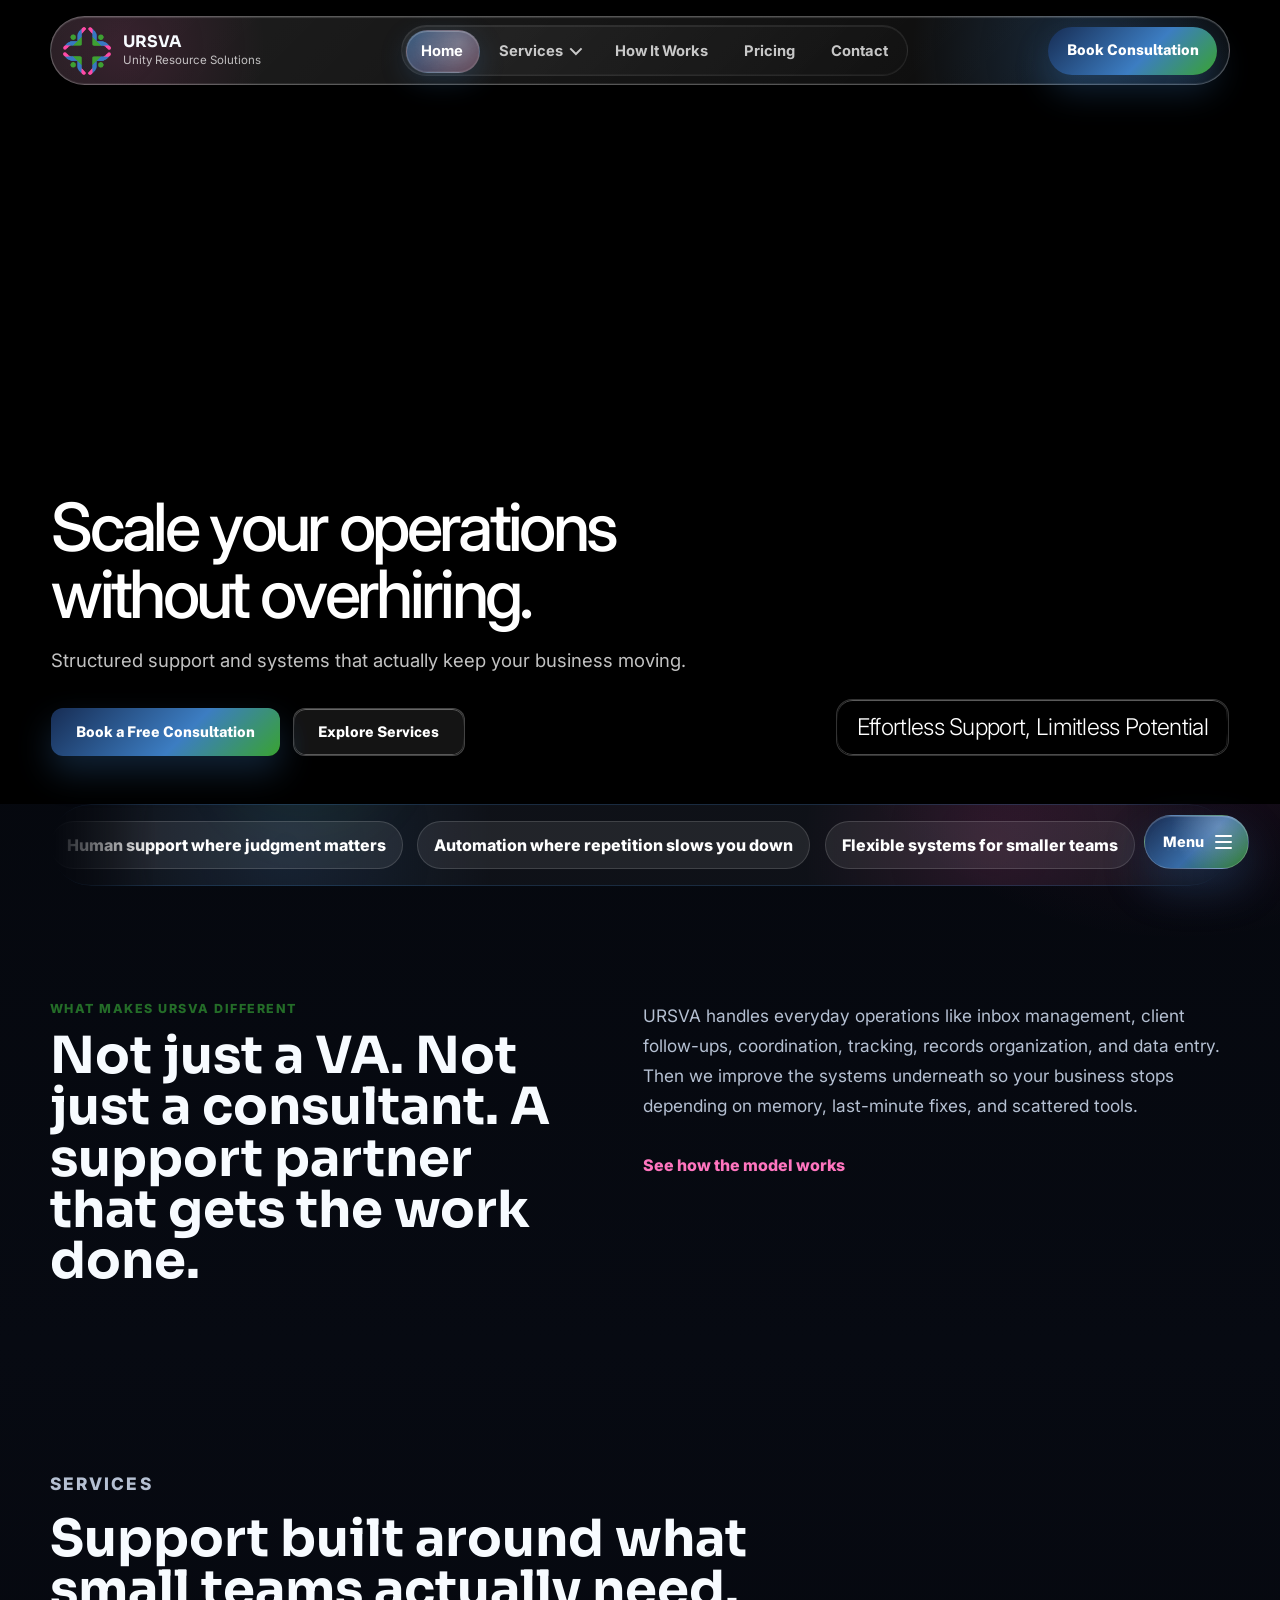
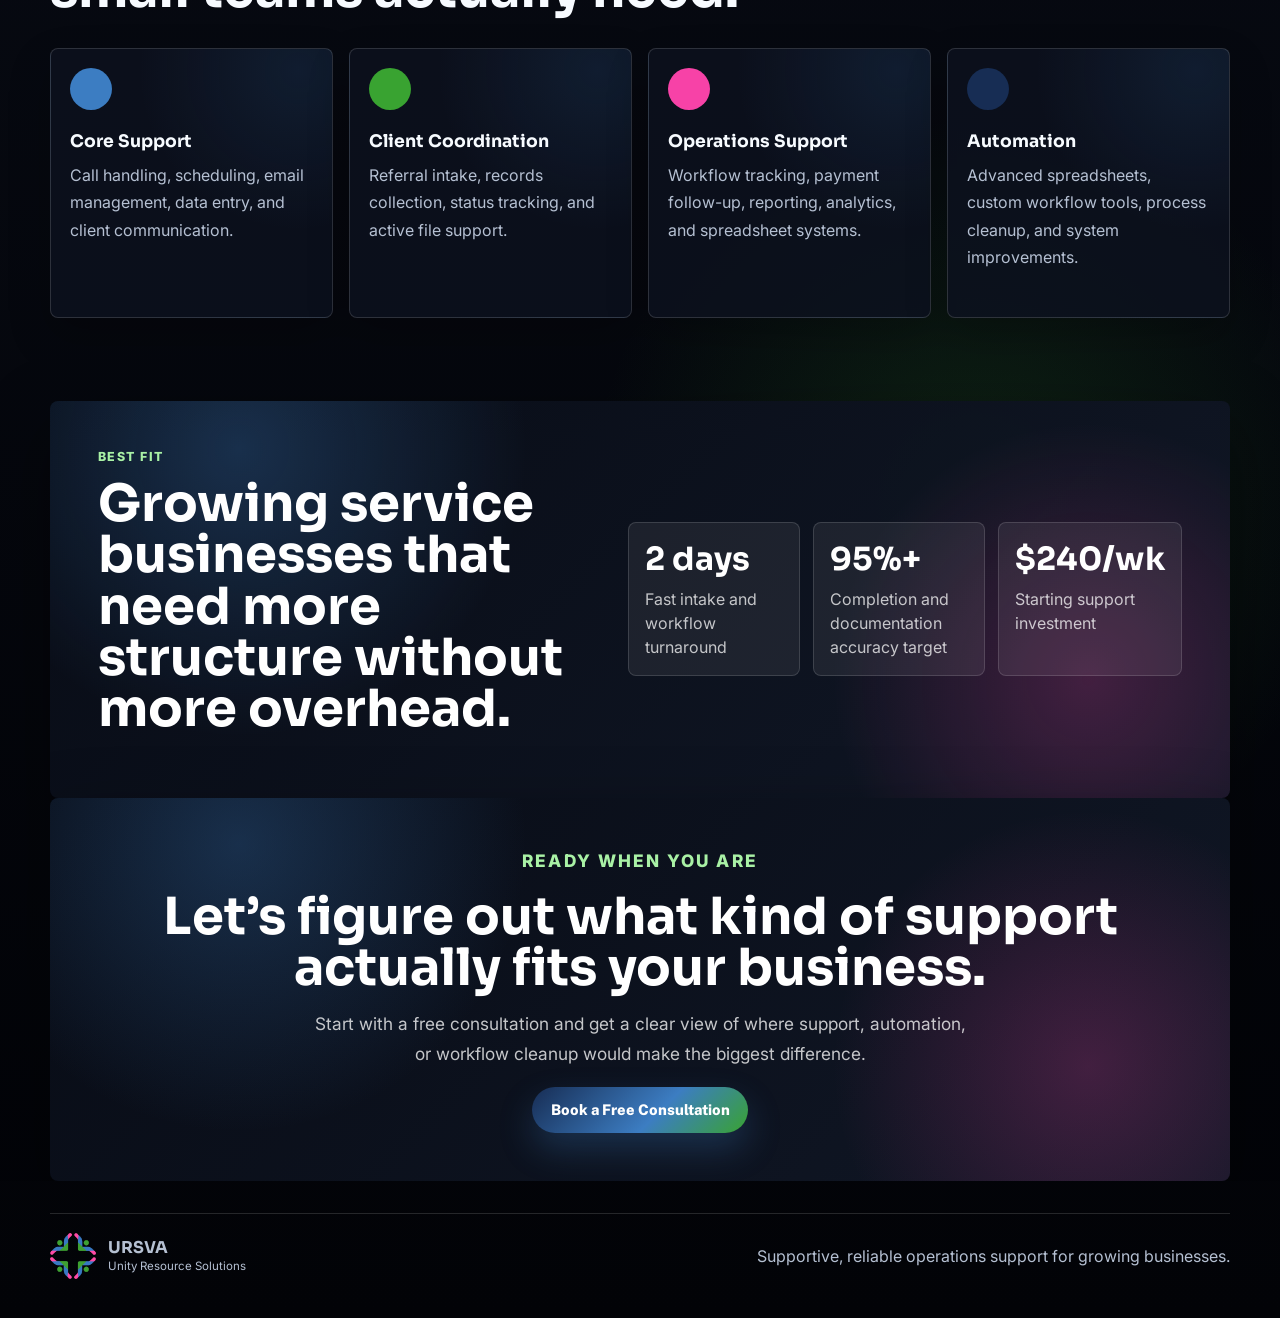
==== commit 2199dcac: "update site" ====
--- a/index.html
+++ b/index.html
@@ -213,6 +213,6 @@
       <p>Supportive, reliable operations support for growing businesses.</p>
     </footer>
 
-    <script src="assets/js/main.js?v=glass-nav-5"></script>
+    <script src="assets/js/main.js?v=embedded-floating-nav-3"></script>
   </body>
 </html>
--- a/assets/css/styles.css
+++ b/assets/css/styles.css
@@ -11,6 +11,11 @@
   --pink: #f742a7;
   --pink-dark: #b61f72;
   --shadow: 0 26px 70px rgba(0, 0, 0, 0.4);
+  --embedded-nav-top: clamp(0.85rem, 1.3vw, 1rem);
+  --embedded-nav-padding-y: 0.5rem;
+  --embedded-nav-padding-x: 0.74rem;
+  --embedded-logo-size: 48px;
+  --embedded-cta-height: 48px;
 }
 
 * {
@@ -56,7 +61,7 @@
 
 .site-header {
   position: absolute;
-  top: 1rem;
+  top: var(--embedded-nav-top);
   left: 50%;
   z-index: 40;
   display: grid;
@@ -65,53 +70,42 @@
   gap: 1.5rem;
   width: min(1180px, calc(100% - 32px));
   margin: 0;
-  padding: 0.75rem 0.8rem;
-  background: rgba(6, 9, 16, 0.76);
-  border: 1px solid rgba(255, 255, 255, 0.14);
-  border-radius: 999px;
-  box-shadow: 0 18px 50px rgba(0, 0, 0, 0.34);
-  transform: translateX(-50%);
-  backdrop-filter: blur(18px);
-  -webkit-backdrop-filter: blur(18px);
-}
-
-.home-header {
-  position: absolute;
-  top: 0.18rem;
-  z-index: 40;
-  width: min(1180px, calc(100% - 32px));
-  margin-top: 0;
-  padding: 0.5rem 0.74rem;
+  padding: var(--embedded-nav-padding-y) var(--embedded-nav-padding-x);
   background:
     radial-gradient(circle at 88% 52%, rgba(60, 125, 194, 0.26), transparent 11rem),
     radial-gradient(circle at 6% 44%, rgba(247, 66, 167, 0.12), transparent 9rem),
     linear-gradient(135deg, rgba(255, 255, 255, 0.12), rgba(255, 255, 255, 0.04)),
     rgba(0, 0, 0, 0.28);
-  border-color: rgba(255, 255, 255, 0.28);
+  border: 1px solid rgba(255, 255, 255, 0.28);
   border-radius: 999px;
   box-shadow:
     inset 0 1px 1px rgba(255, 255, 255, 0.16),
     inset 0 -1px 0 rgba(255, 255, 255, 0.08),
     0 18px 60px rgba(0, 0, 0, 0.32);
+  transform: translateX(-50%);
   backdrop-filter: blur(18px) saturate(150%);
   -webkit-backdrop-filter: blur(18px) saturate(150%);
 }
 
-.home-header .brand img {
-  width: 48px;
-  height: 48px;
-}
-
-.home-header .brand strong {
+.home-header {
+  top: var(--embedded-nav-top);
+}
+
+.site-header .brand img {
+  width: var(--embedded-logo-size);
+  height: var(--embedded-logo-size);
+}
+
+.site-header .brand strong {
   font-size: 1rem;
 }
 
-.home-header .brand small {
+.site-header .brand small {
   color: rgba(255, 255, 255, 0.72);
 }
 
-.home-header .site-nav > a,
-.home-header .site-nav .nav-link {
+.site-header .site-nav > a,
+.site-header .site-nav .nav-link {
   position: relative;
   z-index: 1;
   padding: 0.8rem 1rem;
@@ -119,18 +113,18 @@
   transition: color 180ms ease, text-shadow 180ms ease;
 }
 
-.home-header .site-nav > a:hover,
-.home-header .site-nav > a.active,
-.home-header .site-nav .nav-link:hover,
-.home-header .site-nav .nav-link.active,
-.home-header .services-menu.menu-open .nav-link,
-.home-header .services-menu.menu-locked .nav-link {
+.site-header .site-nav > a:hover,
+.site-header .site-nav > a.active,
+.site-header .site-nav .nav-link:hover,
+.site-header .site-nav .nav-link.active,
+.site-header .services-menu.menu-open .nav-link,
+.site-header .services-menu.menu-locked .nav-link {
   color: #fff;
   background: transparent;
   text-shadow: 0 0 18px rgba(255, 255, 255, 0.22);
 }
 
-.home-header .site-nav {
+.site-header .site-nav {
   padding: 0.18rem;
   border: 1px solid rgba(255, 255, 255, 0.08);
   border-radius: 999px;
@@ -172,8 +166,8 @@
   -webkit-backdrop-filter: blur(12px) saturate(150%);
 }
 
-.home-header .header-cta {
-  min-height: 48px;
+.site-header .header-cta {
+  min-height: var(--embedded-cta-height);
   padding-inline: 1.15rem;
 }
 
@@ -443,6 +437,159 @@
   color: #fff;
   background: rgba(255, 255, 255, 0.08);
   border: 1px solid var(--line);
+}
+
+.floating-nav {
+  position: fixed;
+  right: clamp(1rem, 2.4vw, 2rem);
+  bottom: clamp(1rem, 2.4vw, 2rem);
+  z-index: 80;
+  display: grid;
+  justify-items: end;
+  gap: 0.8rem;
+  font-family: "Inter", "Public Sans", sans-serif;
+}
+
+.floating-nav-panel {
+  width: min(19rem, calc(100vw - 2rem));
+  padding: 0.75rem;
+  background:
+    radial-gradient(circle at 85% 10%, rgba(60, 125, 194, 0.34), transparent 8rem),
+    radial-gradient(circle at 8% 88%, rgba(247, 66, 167, 0.18), transparent 8rem),
+    linear-gradient(135deg, rgba(9, 13, 22, 0.84), rgba(5, 7, 13, 0.72));
+  border: 1px solid rgba(255, 255, 255, 0.16);
+  border-radius: 24px;
+  box-shadow:
+    inset 0 1px 0 rgba(255, 255, 255, 0.14),
+    0 24px 70px rgba(0, 0, 0, 0.45);
+  opacity: 0;
+  pointer-events: none;
+  transform: translateY(14px) scale(0.96);
+  transform-origin: bottom right;
+  transition:
+    opacity 200ms ease,
+    transform 260ms cubic-bezier(0.22, 1, 0.36, 1);
+  backdrop-filter: blur(18px) saturate(150%);
+  -webkit-backdrop-filter: blur(18px) saturate(150%);
+}
+
+.floating-nav.is-open .floating-nav-panel {
+  opacity: 1;
+  pointer-events: auto;
+  transform: translateY(0) scale(1);
+}
+
+.floating-nav-panel a {
+  display: flex;
+  align-items: center;
+  justify-content: space-between;
+  gap: 1rem;
+  min-height: 44px;
+  padding: 0.78rem 0.9rem;
+  color: rgba(255, 255, 255, 0.78);
+  border: 1px solid transparent;
+  border-radius: 16px;
+  font-size: 0.92rem;
+  font-weight: 800;
+  transition:
+    color 180ms ease,
+    background 180ms ease,
+    border-color 180ms ease,
+    transform 180ms ease,
+    box-shadow 180ms ease;
+}
+
+.floating-nav-panel a::after {
+  content: "→";
+  color: rgba(255, 255, 255, 0.42);
+  transition: transform 180ms ease, color 180ms ease;
+}
+
+.floating-nav-panel a:hover,
+.floating-nav-panel a:focus,
+.floating-nav-panel a.is-active {
+  color: #fff;
+  background:
+    radial-gradient(circle at 20% 50%, rgba(60, 125, 194, 0.34), transparent 5rem),
+    rgba(255, 255, 255, 0.08);
+  border-color: rgba(255, 255, 255, 0.14);
+  box-shadow: 0 12px 34px rgba(60, 125, 194, 0.16);
+  transform: translateX(-2px);
+}
+
+.floating-nav-panel a:hover::after,
+.floating-nav-panel a:focus::after,
+.floating-nav-panel a.is-active::after {
+  color: #fff;
+  transform: translateX(3px);
+}
+
+.floating-nav-panel .floating-nav-cta {
+  justify-content: center;
+  margin-top: 0.45rem;
+  color: #fff;
+  background: linear-gradient(135deg, var(--blue-dark), var(--blue) 58%, var(--green));
+  box-shadow: 0 14px 36px rgba(60, 125, 194, 0.3);
+}
+
+.floating-nav-panel .floating-nav-cta::after {
+  content: "";
+}
+
+.floating-nav-toggle {
+  display: inline-flex;
+  align-items: center;
+  gap: 0.72rem;
+  min-height: 54px;
+  padding: 0.85rem 1rem 0.85rem 1.1rem;
+  color: #fff;
+  background:
+    radial-gradient(circle at 72% 20%, rgba(255, 255, 255, 0.24), transparent 3rem),
+    linear-gradient(135deg, rgba(23, 45, 84, 0.88), rgba(60, 125, 194, 0.82) 54%, rgba(57, 163, 49, 0.76));
+  border: 1px solid rgba(255, 255, 255, 0.2);
+  border-radius: 999px;
+  box-shadow:
+    inset 0 1px 0 rgba(255, 255, 255, 0.18),
+    0 18px 44px rgba(60, 125, 194, 0.28);
+  cursor: pointer;
+  font: 800 0.9rem/1 "Inter", "Public Sans", sans-serif;
+  transition: transform 200ms ease, box-shadow 200ms ease;
+  backdrop-filter: blur(16px) saturate(150%);
+  -webkit-backdrop-filter: blur(16px) saturate(150%);
+}
+
+.floating-nav-toggle:hover,
+.floating-nav.is-open .floating-nav-toggle {
+  transform: translateY(-3px);
+  box-shadow:
+    inset 0 1px 0 rgba(255, 255, 255, 0.2),
+    0 22px 54px rgba(60, 125, 194, 0.34);
+}
+
+.floating-nav-icon {
+  display: grid;
+  gap: 4px;
+}
+
+.floating-nav-icon span {
+  display: block;
+  width: 17px;
+  height: 2px;
+  background: currentColor;
+  border-radius: 999px;
+  transition: transform 200ms ease, opacity 200ms ease;
+}
+
+.floating-nav.is-open .floating-nav-icon span:first-child {
+  transform: translateY(6px) rotate(45deg);
+}
+
+.floating-nav.is-open .floating-nav-icon span:nth-child(2) {
+  opacity: 0;
+}
+
+.floating-nav.is-open .floating-nav-icon span:last-child {
+  transform: translateY(-6px) rotate(-45deg);
 }
 
 .nav-toggle {
@@ -1623,6 +1770,14 @@
 }
 
 @media (max-width: 980px) {
+  :root {
+    --embedded-nav-top: 0.75rem;
+    --embedded-nav-padding-y: 0.55rem;
+    --embedded-nav-padding-x: 0.7rem;
+    --embedded-logo-size: 42px;
+    --embedded-cta-height: 46px;
+  }
+
   .site-header {
     grid-template-columns: auto auto;
   }
@@ -1665,6 +1820,11 @@
     box-shadow: var(--shadow);
   }
 
+  .site-header .site-nav {
+    padding: 0.7rem;
+    border-radius: 18px;
+  }
+
   .nav-glass-pill {
     display: none;
   }
@@ -1737,7 +1897,6 @@
 
   .hero {
     min-height: calc(100vh - 5rem);
-    margin-top: -5.15rem;
     padding: 8.5rem 1.5rem 3rem;
   }
 
@@ -1790,21 +1949,36 @@
 }
 
 @media (max-width: 640px) {
+  :root {
+    --embedded-nav-top: 0.65rem;
+    --embedded-nav-padding-y: 0.55rem;
+    --embedded-nav-padding-x: 0.7rem;
+    --embedded-logo-size: 40px;
+    --embedded-cta-height: 44px;
+  }
+
   .site-header {
     width: min(100% - 20px, 1180px);
     border-radius: 18px;
   }
 
   .home-header {
-    top: 0.35rem;
-    margin-top: 0.35rem;
-    padding: 0.55rem 0.7rem;
     border-radius: 20px;
   }
 
-  .home-header .brand img {
-    width: 40px;
-    height: 40px;
+  .floating-nav {
+    right: 0.8rem;
+    bottom: 0.8rem;
+  }
+
+  .floating-nav-panel {
+    width: min(18rem, calc(100vw - 1.6rem));
+    border-radius: 20px;
+  }
+
+  .floating-nav-toggle {
+    min-height: 50px;
+    padding: 0.78rem 0.9rem 0.78rem 1rem;
   }
 
   .brand small {
@@ -1832,7 +2006,6 @@
   .hero {
     width: 100%;
     min-height: calc(100vh - 4.5rem);
-    margin-top: -4.95rem;
     padding: 8.15rem 1rem 2.2rem;
   }
 
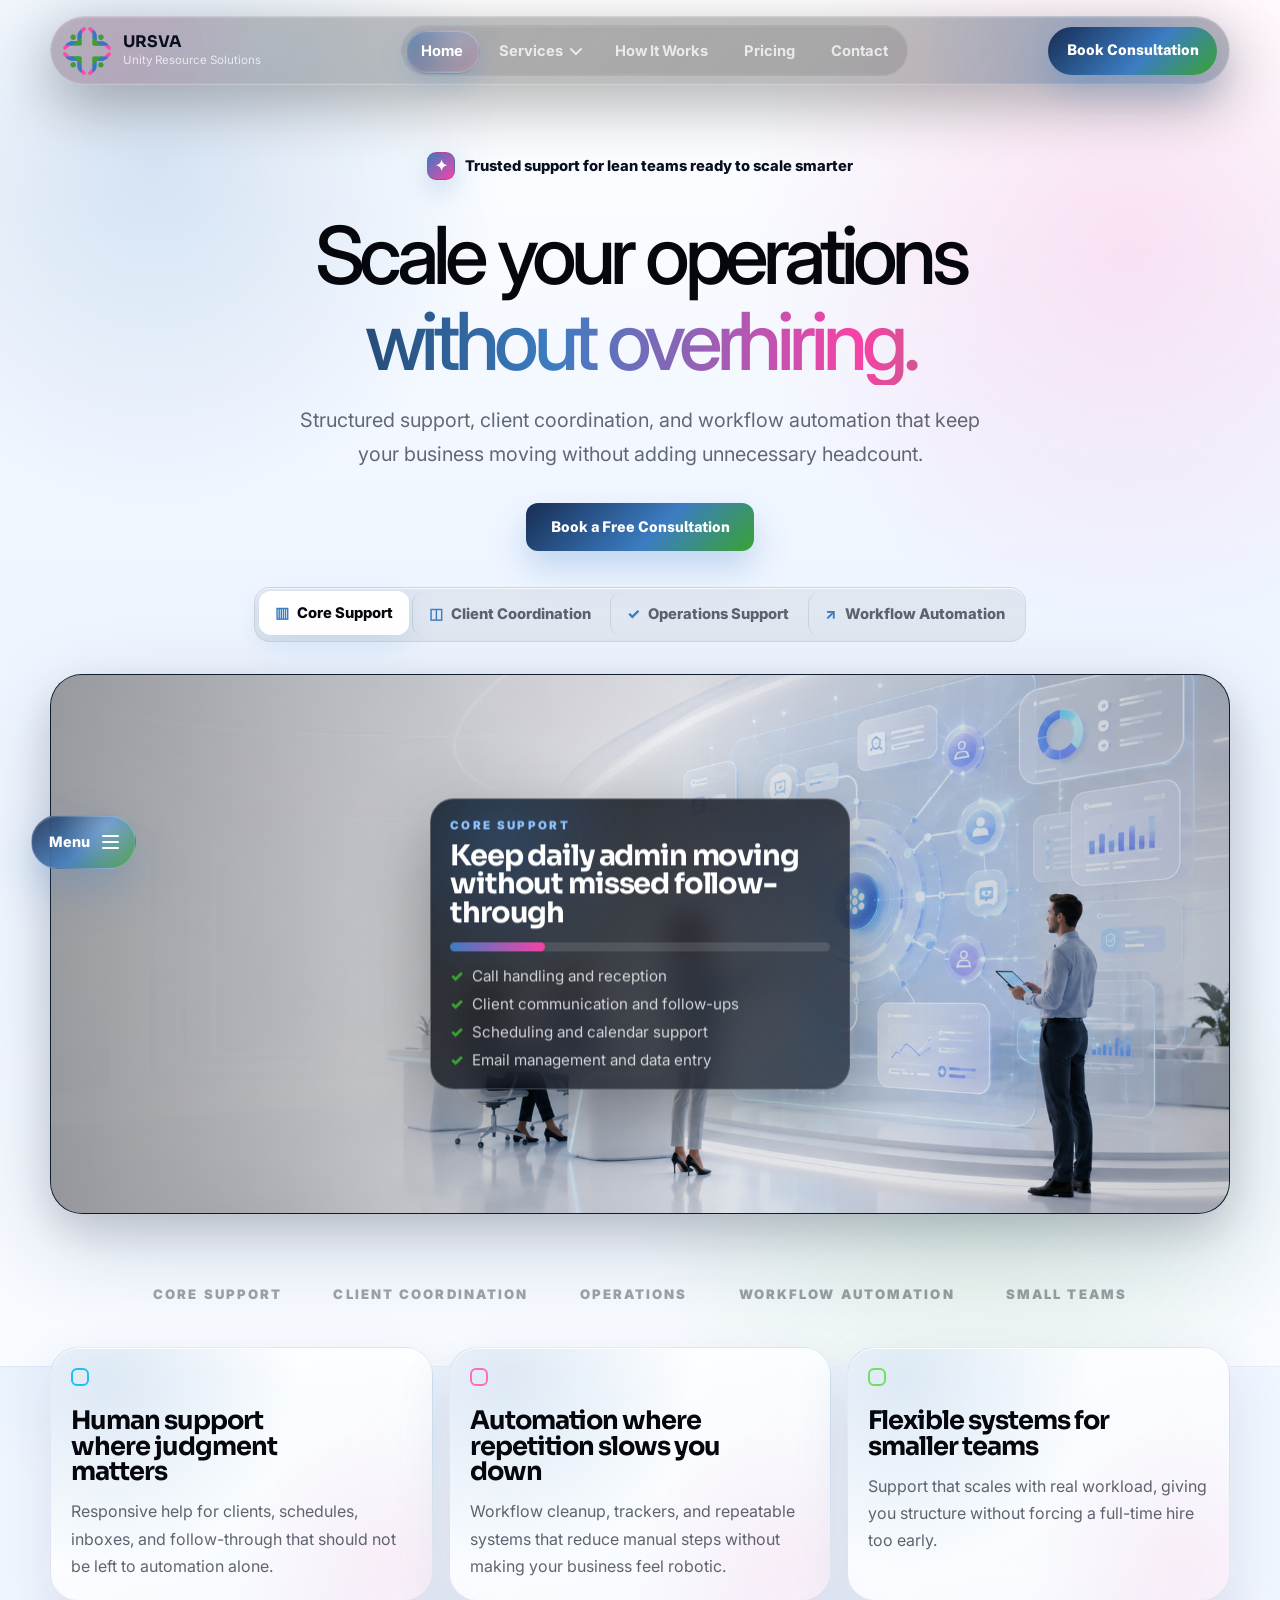
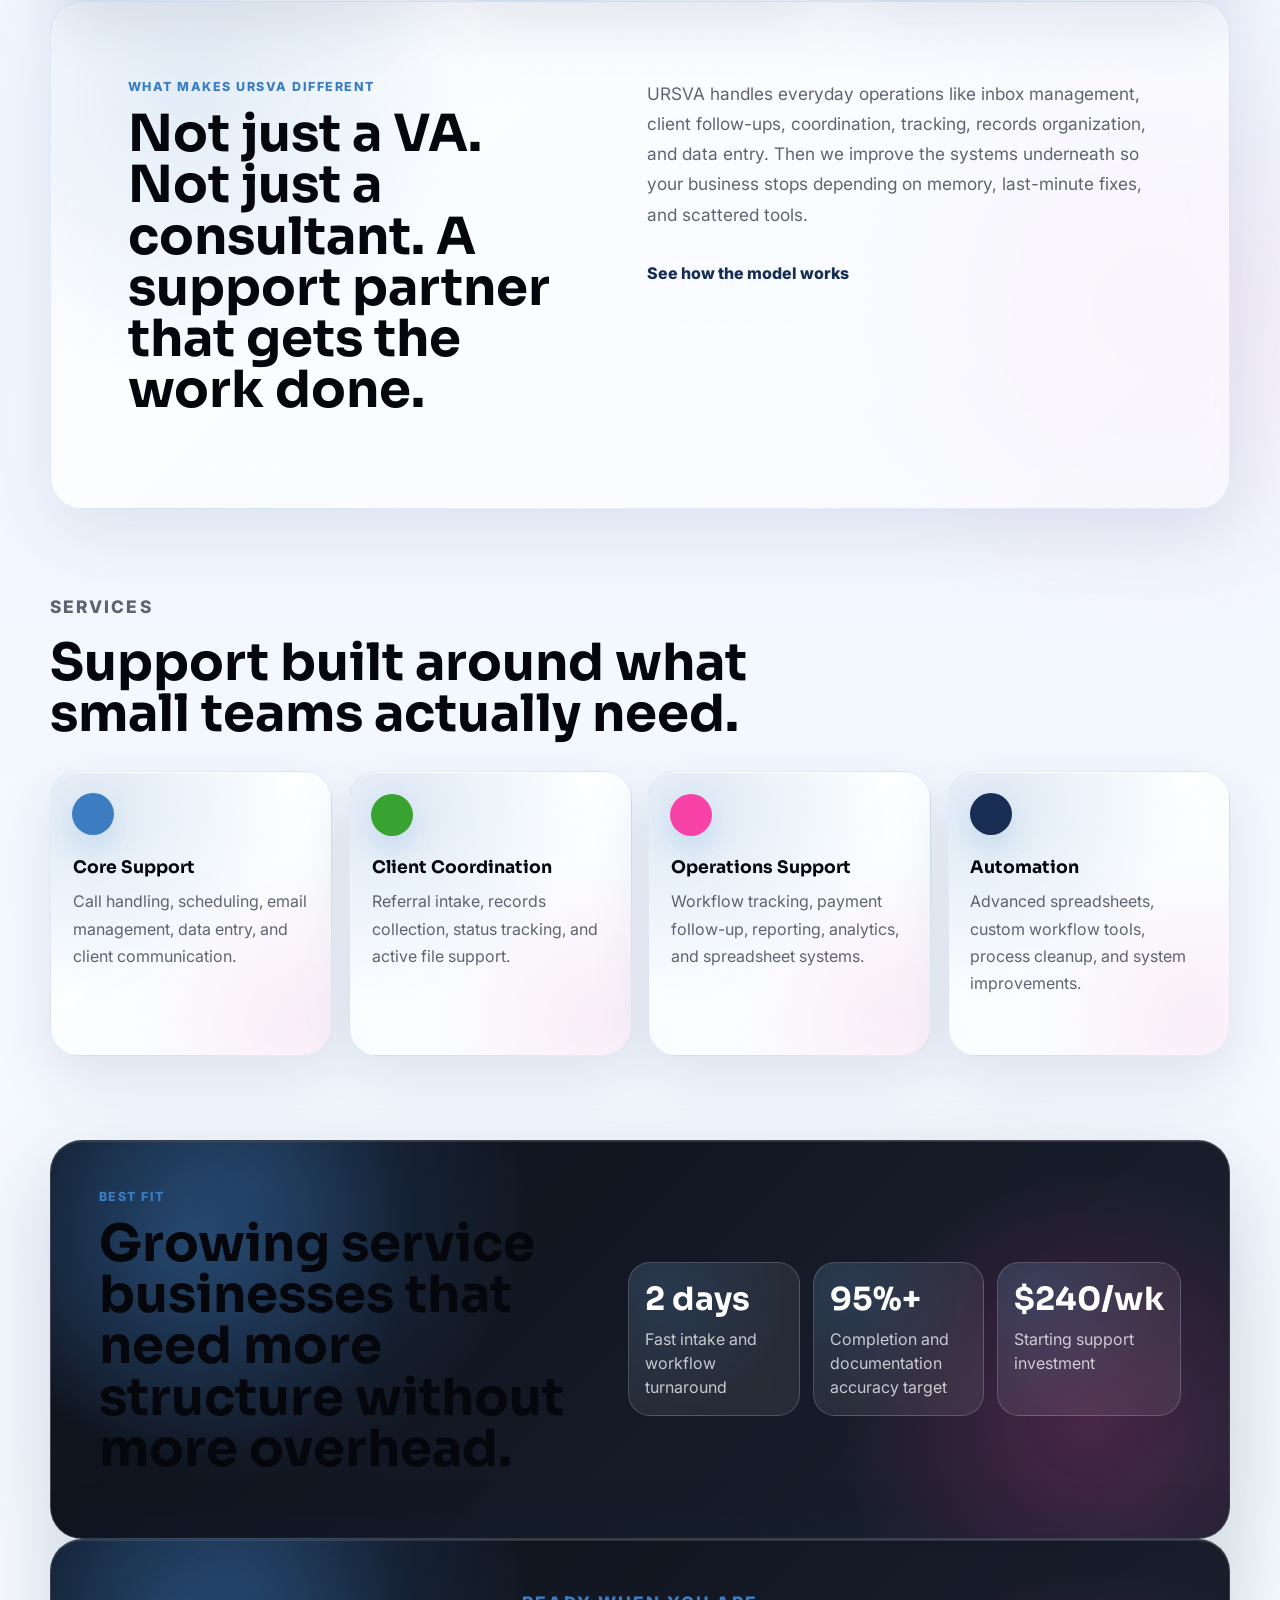
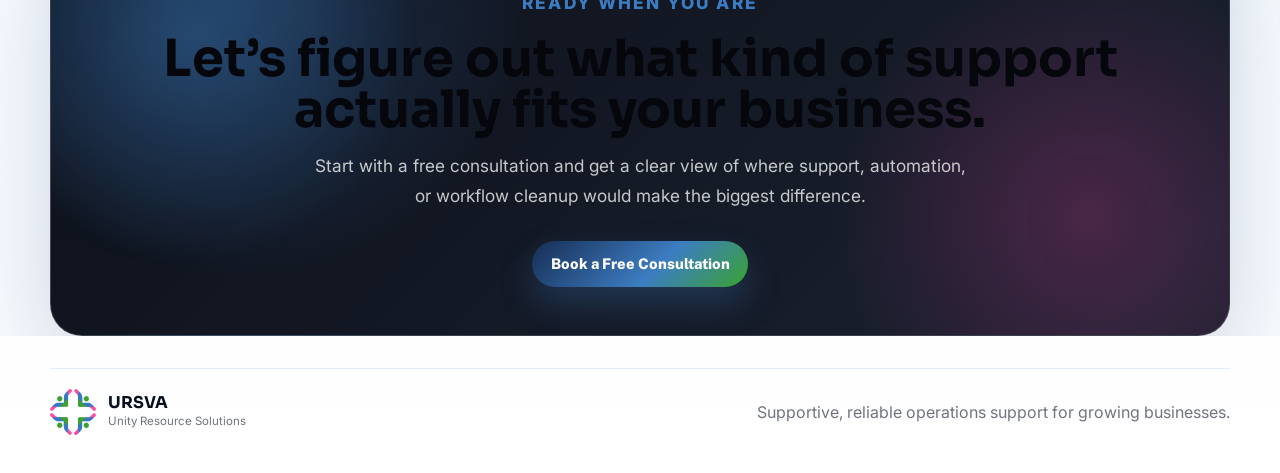
==== commit 6606883d: "update site" ====
--- a/index.html
+++ b/index.html
@@ -8,6 +8,10 @@
       name="description"
       content="URSVA combines automation and skilled virtual support to help small businesses build efficient, scalable operations."
     />
+    <meta
+      name="keywords"
+      content="virtual assistant operations support, workflow automation, business process support, remote admin support, client coordination, scalable operations, URSVA"
+    />
     <link rel="preconnect" href="https://fonts.googleapis.com" />
     <link rel="preconnect" href="https://fonts.gstatic.com" crossorigin />
     <link
@@ -16,7 +20,7 @@
     />
     <link rel="stylesheet" href="assets/css/styles.css" />
   </head>
-  <body>
+  <body class="home-page">
     <header class="site-header home-header">
       <a class="brand" href="index.html" aria-label="URSVA home">
         <img src="assets/images/ursva-logo.png" alt="URSVA logo" />
@@ -74,54 +78,117 @@
     </header>
 
     <main>
-      <section class="hero hero-video-section">
-        <video
-          class="hero-bg-video"
-          autoplay
-          loop
-          muted
-          playsinline
-          aria-hidden="true"
-        >
-          <source
-            src="assets/videos/kling_hero_background.mp4"
-            type="video/mp4"
-          />
-        </video>
-
-        <div class="hero-content-grid">
-          <div class="hero-copy">
-            <h1
-              class="animated-heading"
-              data-animated-heading
-              data-heading-lines="Scale your operations|without overhiring."
-            >Scale your operations without overhiring.</h1>
-            <p class="hero-fade hero-fade-delay-1">
-              Structured support and systems that actually keep your business moving.
-            </p>
-            <div class="button-row hero-fade hero-fade-delay-2">
-              <a class="button primary" href="pages/contact.html">Book a Free Consultation</a>
-              <a class="button secondary liquid-glass" href="pages/services.html">Explore Services</a>
-            </div>
-          </div>
-
-          <div class="hero-tag hero-fade hero-fade-delay-3">
-            <div class="liquid-glass">
-              <span>Effortless Support, Limitless Potential</span>
-            </div>
-          </div>
-        </div>
-      </section>
-
-      <section class="logo-band" aria-label="URSVA positioning">
-        <div class="logo-band-track">
-          <span>Human support where judgment matters</span>
-          <span>Automation where repetition slows you down</span>
-          <span>Flexible systems for smaller teams</span>
-          <span>Human support where judgment matters</span>
-          <span>Automation where repetition slows you down</span>
-          <span>Flexible systems for smaller teams</span>
-        </div>
+      <section class="hero stellar-hero">
+        <div class="stellar-hero-inner">
+          <div class="stellar-rating animate-fade-in-up" style="animation-delay: 0.1s; opacity: 0;">
+            <span class="rating-icon">✦</span>
+            <span>Trusted support for lean teams ready to scale smarter</span>
+          </div>
+
+          <h1 class="stellar-heading animate-fade-in-up" style="animation-delay: 0.2s; opacity: 0;">
+            Scale your operations
+            <span>without overhiring.</span>
+          </h1>
+
+          <p class="stellar-subheading animate-fade-in-up" style="animation-delay: 0.3s; opacity: 0;">
+            Structured support, client coordination, and workflow automation that
+            keep your business moving without adding unnecessary headcount.
+          </p>
+
+          <div class="stellar-actions animate-fade-in-up" style="animation-delay: 0.4s; opacity: 0;">
+            <a class="button primary" href="pages/contact.html">Book a Free Consultation</a>
+          </div>
+
+          <div class="stellar-tabs animate-fade-in-up" data-hero-tabs style="animation-delay: 0.5s; opacity: 0;">
+            <button class="is-active" type="button" data-hero-tab="core-support"><span>▥</span> Core Support</button>
+            <button type="button" data-hero-tab="coordination"><span>◫</span> Client Coordination</button>
+            <button type="button" data-hero-tab="operations"><span>✓</span> Operations Support</button>
+            <button type="button" data-hero-tab="automation"><span>↗</span> Workflow Automation</button>
+          </div>
+
+          <div class="stellar-demo animate-fade-in-up" data-hero-demo style="animation-delay: 0.6s; opacity: 0;">
+            <img
+              src="assets/images/ursva-virtual-assistant-operations-automation-dashboard.png"
+              alt="URSVA virtual assistant operations automation dashboard for scalable business support"
+              loading="eager"
+              fetchpriority="high"
+            />
+            <div class="stellar-demo-scrim"></div>
+
+            <article class="hero-tab-overlay is-active" data-hero-panel="core-support">
+              <p>Core Support</p>
+              <h2>Keep daily admin moving without missed follow-through</h2>
+              <div class="overlay-progress"><span style="width: 25%;"></span></div>
+              <ul>
+                <li>Call handling and reception</li>
+                <li>Client communication and follow-ups</li>
+                <li>Scheduling and calendar support</li>
+                <li>Email management and data entry</li>
+              </ul>
+            </article>
+
+            <article class="hero-tab-overlay" data-hero-panel="coordination">
+              <p>Client Coordination</p>
+              <h2>Organize intake, records, updates, and active client files</h2>
+              <div class="overlay-progress orange"><span style="width: 67%;"></span></div>
+              <div class="overlay-metrics">
+                <span><strong>01</strong> Referral intake</span>
+                <span><strong>02</strong> Records collection</span>
+                <span><strong>03</strong> Status tracking</span>
+                <span><strong>04</strong> System entry</span>
+              </div>
+            </article>
+
+            <article class="hero-tab-overlay" data-hero-panel="operations">
+              <p>Operations Support</p>
+              <h2>Improve visibility across the work that keeps revenue moving</h2>
+              <div class="overlay-success">Workflow visibility, reporting, and revenue support</div>
+              <ul>
+                <li>Case or workflow lifecycle tracking</li>
+                <li>Payment and follow-up support</li>
+                <li>Reporting and analytics</li>
+                <li>Spreadsheet systems and optimization</li>
+              </ul>
+            </article>
+
+            <article class="hero-tab-overlay" data-hero-panel="automation">
+              <p>Workflow Automation</p>
+              <h2>Reduce repetitive work with practical, scalable systems</h2>
+              <ul>
+                <li>Advanced spreadsheet automation</li>
+                <li>Custom workflow tools and trackers</li>
+                <li>Process cleanup and optimization</li>
+                <li>Ongoing system improvements</li>
+              </ul>
+            </article>
+          </div>
+
+          <div class="stellar-partners animate-fade-in-up" aria-label="URSVA support areas" style="animation-delay: 0.7s; opacity: 0;">
+            <span>CORE SUPPORT</span>
+            <span>CLIENT COORDINATION</span>
+            <span>OPERATIONS</span>
+            <span>WORKFLOW AUTOMATION</span>
+            <span>SMALL TEAMS</span>
+          </div>
+        </div>
+      </section>
+
+      <section class="feature-band" aria-label="URSVA operating advantages">
+        <article>
+          <span class="mini-icon blue"></span>
+          <h2>Human support where judgment matters</h2>
+          <p>Responsive help for clients, schedules, inboxes, and follow-through that should not be left to automation alone.</p>
+        </article>
+        <article>
+          <span class="mini-icon pink"></span>
+          <h2>Automation where repetition slows you down</h2>
+          <p>Workflow cleanup, trackers, and repeatable systems that reduce manual steps without making your business feel robotic.</p>
+        </article>
+        <article>
+          <span class="mini-icon green"></span>
+          <h2>Flexible systems for smaller teams</h2>
+          <p>Support that scales with real workload, giving you structure without forcing a full-time hire too early.</p>
+        </article>
       </section>
 
       <section class="section two-column">
@@ -213,6 +280,6 @@
       <p>Supportive, reliable operations support for growing businesses.</p>
     </footer>
 
-    <script src="assets/js/main.js?v=embedded-floating-nav-3"></script>
+    <script src="assets/js/main.js?v=onboarding-process"></script>
   </body>
 </html>
--- a/assets/css/styles.css
+++ b/assets/css/styles.css
@@ -441,11 +441,11 @@
 
 .floating-nav {
   position: fixed;
-  right: clamp(1rem, 2.4vw, 2rem);
+  left: clamp(1rem, 2.4vw, 2rem);
   bottom: clamp(1rem, 2.4vw, 2rem);
   z-index: 80;
   display: grid;
-  justify-items: end;
+  justify-items: start;
   gap: 0.8rem;
   font-family: "Inter", "Public Sans", sans-serif;
 }
@@ -465,7 +465,7 @@
   opacity: 0;
   pointer-events: none;
   transform: translateY(14px) scale(0.96);
-  transform-origin: bottom right;
+  transform-origin: bottom left;
   transition:
     opacity 200ms ease,
     transform 260ms cubic-bezier(0.22, 1, 0.36, 1);
@@ -514,7 +514,7 @@
     rgba(255, 255, 255, 0.08);
   border-color: rgba(255, 255, 255, 0.14);
   box-shadow: 0 12px 34px rgba(60, 125, 194, 0.16);
-  transform: translateX(-2px);
+  transform: translateX(2px);
 }
 
 .floating-nav-panel a:hover::after,
@@ -759,7 +759,7 @@
   line-height: 0.92;
 }
 
-.hero h1 {
+.hero h1:not(.stellar-heading) {
   margin-bottom: 1rem;
   font-family: "Inter", "Public Sans", sans-serif;
   max-width: 760px;
@@ -888,14 +888,332 @@
   }
 }
 
-@keyframes tickerMove {
+@keyframes fadeInUp {
   from {
-    transform: translateX(0);
+    opacity: 0;
+    transform: translateY(30px);
   }
 
   to {
-    transform: translateX(-50%);
-  }
+    opacity: 1;
+    transform: translateY(0);
+  }
+}
+
+@keyframes fadeInOverlay {
+  from {
+    opacity: 0;
+  }
+
+  to {
+    opacity: 1;
+  }
+}
+
+@keyframes fadeInDialog {
+  from {
+    opacity: 0;
+  }
+
+  to {
+    opacity: 1;
+  }
+}
+
+.animate-fade-in-up {
+  animation: fadeInUp 0.6s ease-out forwards;
+}
+
+.animate-fade-in-overlay {
+  animation: fadeInOverlay 0.4s ease-out forwards;
+}
+
+.animate-slide-up-overlay {
+  animation: fadeInDialog 0.5s ease-out forwards;
+  transform: translate(-50%, -50%);
+}
+
+.stellar-hero {
+  min-height: auto;
+  padding: 9.5rem 1.5rem 4rem;
+  color: var(--ink);
+  background:
+    radial-gradient(circle at 12% 12%, rgba(60, 125, 194, 0.2), transparent 22rem),
+    radial-gradient(circle at 88% 18%, rgba(247, 66, 167, 0.14), transparent 24rem),
+    radial-gradient(circle at 76% 84%, rgba(57, 163, 49, 0.12), transparent 22rem),
+    linear-gradient(180deg, #ffffff 0%, #eef5ff 44%, #f8fbff 100%);
+}
+
+.stellar-hero-inner {
+  width: min(1180px, 100%);
+  margin: 0 auto;
+  text-align: center;
+}
+
+.stellar-rating {
+  display: inline-flex;
+  align-items: center;
+  gap: 0.6rem;
+  margin-bottom: 2rem;
+  color: #08101f;
+  font-size: 0.92rem;
+  font-weight: 800;
+}
+
+.rating-icon {
+  display: grid;
+  width: 28px;
+  height: 28px;
+  place-items: center;
+  color: #fff;
+  background: linear-gradient(135deg, var(--blue), var(--pink));
+  border: 1px solid rgba(8, 16, 31, 0.1);
+  border-radius: 9px;
+  box-shadow: 0 10px 24px rgba(60, 125, 194, 0.22);
+}
+
+.stellar-heading {
+  max-width: 1080px;
+  margin: 0 auto 1.2rem;
+  color: #05070d;
+  font-family: "Inter", "Public Sans", sans-serif;
+  font-size: clamp(3rem, 7vw, 5rem);
+  font-weight: 500;
+  line-height: 1.08;
+  letter-spacing: -0.07em;
+}
+
+.stellar-heading span {
+  display: block;
+  background: linear-gradient(90deg, #05070d 0%, var(--blue) 42%, var(--pink) 70%, var(--green) 100%);
+  -webkit-background-clip: text;
+  background-clip: text;
+  color: transparent;
+}
+
+.stellar-subheading {
+  max-width: 720px;
+  margin: 0 auto 2rem;
+  color: rgba(8, 16, 31, 0.62);
+  font-size: clamp(1.05rem, 2vw, 1.24rem);
+  line-height: 1.7;
+}
+
+.stellar-actions {
+  display: flex;
+  justify-content: center;
+  margin-bottom: 2.2rem;
+}
+
+.stellar-tabs {
+  display: inline-flex;
+  align-items: center;
+  gap: 0.18rem;
+  margin-bottom: 2rem;
+  padding: 0.28rem;
+  background: rgba(8, 16, 31, 0.06);
+  border: 1px solid rgba(8, 16, 31, 0.08);
+  border-radius: 16px;
+  box-shadow: inset 0 1px 0 rgba(255, 255, 255, 0.8);
+}
+
+.stellar-tabs button {
+  display: inline-flex;
+  align-items: center;
+  gap: 0.5rem;
+  min-height: 44px;
+  padding: 0.7rem 1rem;
+  color: rgba(8, 16, 31, 0.62);
+  background: transparent;
+  border: 0;
+  border-radius: 12px;
+  cursor: pointer;
+  font: 800 0.92rem/1 "Inter", "Public Sans", sans-serif;
+  transition:
+    color 180ms ease,
+    background 180ms ease,
+    box-shadow 180ms ease,
+    transform 180ms ease;
+}
+
+.stellar-tabs button + button {
+  border-left: 1px solid rgba(8, 16, 31, 0.1);
+}
+
+.stellar-tabs button span {
+  color: var(--blue);
+}
+
+.stellar-tabs button:hover,
+.stellar-tabs button:focus {
+  color: #05070d;
+}
+
+.stellar-tabs button.is-active {
+  color: #05070d;
+  background: #fff;
+  box-shadow:
+    0 10px 28px rgba(60, 125, 194, 0.14),
+    inset 0 1px 0 rgba(255, 255, 255, 0.9);
+  transform: translateY(-1px);
+}
+
+.stellar-demo {
+  position: relative;
+  height: clamp(400px, 46vw, 540px);
+  overflow: hidden;
+  background: #05070d;
+  border: 1px solid rgba(60, 125, 194, 0.18);
+  border-radius: 32px;
+  box-shadow:
+    0 30px 90px rgba(23, 45, 84, 0.18),
+    0 16px 42px rgba(0, 0, 0, 0.14);
+}
+
+.stellar-demo > img {
+  width: 100%;
+  height: 100%;
+  object-fit: cover;
+}
+
+.stellar-demo-scrim {
+  position: absolute;
+  inset: 0;
+  background:
+    radial-gradient(circle at 72% 34%, rgba(60, 125, 194, 0.1), transparent 17rem),
+    linear-gradient(90deg, rgba(5, 7, 13, 0.38), rgba(5, 7, 13, 0.04) 54%, rgba(5, 7, 13, 0.2));
+}
+
+.hero-tab-overlay {
+  position: absolute;
+  top: 50%;
+  left: 50%;
+  display: none;
+  width: min(420px, calc(100% - 32px));
+  padding: 1.2rem;
+  text-align: left;
+  color: #fff;
+  background:
+    radial-gradient(circle at 16% 14%, rgba(60, 125, 194, 0.28), transparent 9rem),
+    linear-gradient(135deg, rgba(5, 7, 13, 0.84), rgba(9, 13, 22, 0.66));
+  border: 1px solid rgba(255, 255, 255, 0.18);
+  border-radius: 24px;
+  box-shadow: 0 24px 70px rgba(0, 0, 0, 0.34);
+  transform: translate(-50%, -50%);
+  backdrop-filter: blur(18px) saturate(150%);
+  -webkit-backdrop-filter: blur(18px) saturate(150%);
+}
+
+.hero-tab-overlay.is-active {
+  display: block;
+  animation:
+    fadeInOverlay 0.4s ease-out forwards,
+    fadeInDialog 0.5s ease-out forwards;
+}
+
+.hero-tab-overlay p {
+  margin: 0 0 0.55rem;
+  color: #8dc2ff;
+  font-size: 0.72rem;
+  font-weight: 900;
+  letter-spacing: 0.2em;
+  text-transform: uppercase;
+}
+
+.hero-tab-overlay h2 {
+  margin: 0 0 0.95rem;
+  color: #fff;
+  font-size: clamp(1.3rem, 2.4vw, 1.8rem);
+  letter-spacing: -0.04em;
+}
+
+.hero-tab-overlay ul {
+  display: grid;
+  gap: 0.55rem;
+  margin: 0.95rem 0 0;
+  padding: 0;
+  list-style: none;
+}
+
+.hero-tab-overlay li {
+  color: rgba(255, 255, 255, 0.78);
+  font-size: 0.95rem;
+}
+
+.hero-tab-overlay li::before {
+  content: "✓";
+  margin-right: 0.55rem;
+  color: var(--green);
+  font-weight: 900;
+}
+
+.overlay-progress {
+  height: 9px;
+  overflow: hidden;
+  background: rgba(255, 255, 255, 0.12);
+  border-radius: 999px;
+}
+
+.overlay-progress span {
+  display: block;
+  height: 100%;
+  background: linear-gradient(90deg, var(--blue), var(--pink));
+  border-radius: inherit;
+}
+
+.overlay-progress.orange span {
+  background: linear-gradient(90deg, #f68b3c, var(--pink));
+}
+
+.overlay-metrics {
+  display: grid;
+  grid-template-columns: 1fr 1fr;
+  gap: 0.65rem;
+}
+
+.overlay-metrics span,
+.overlay-success {
+  padding: 0.78rem;
+  color: rgba(255, 255, 255, 0.72);
+  background: rgba(255, 255, 255, 0.08);
+  border: 1px solid rgba(255, 255, 255, 0.1);
+  border-radius: 14px;
+  font-size: 0.84rem;
+}
+
+.overlay-metrics strong {
+  display: block;
+  color: #fff;
+  font-size: 1.25rem;
+}
+
+.overlay-success {
+  color: #fff;
+  background: rgba(57, 163, 49, 0.18);
+  border-color: rgba(57, 163, 49, 0.34);
+  font-weight: 900;
+}
+
+.hero-tab-overlay a {
+  display: inline-flex;
+  margin-top: 1rem;
+  padding: 0.76rem 1rem;
+  color: #fff;
+  background: linear-gradient(135deg, var(--blue-dark), var(--blue), var(--green));
+  border-radius: 999px;
+  font-weight: 900;
+}
+
+.stellar-partners {
+  display: flex;
+  flex-wrap: wrap;
+  justify-content: center;
+  gap: clamp(1rem, 4vw, 3.5rem);
+  margin-top: 4.5rem;
+  color: rgba(8, 16, 31, 0.38);
+  font-size: 0.82rem;
+  font-weight: 900;
+  letter-spacing: 0.16em;
 }
 
 .ops-board {
@@ -977,41 +1295,49 @@
   background: rgba(255, 255, 255, 0.12);
 }
 
-.logo-band {
-  width: min(1180px, calc(100% - 64px));
-  margin: 0 auto 2rem;
+.feature-band {
+  display: grid;
+  grid-template-columns: repeat(3, 1fr);
+  gap: 1rem;
+  width: min(1180px, calc(100% - 32px));
+  margin: 2rem auto 0;
+}
+
+.feature-band article {
+  min-height: 220px;
+  padding: 1.25rem;
   overflow: hidden;
-  padding: 1rem 0;
-  border-block: 1px solid rgba(60, 125, 194, 0.24);
-  background:
-    radial-gradient(circle at 20% 50%, rgba(60, 125, 194, 0.16), transparent 13rem),
-    radial-gradient(circle at 80% 50%, rgba(247, 66, 167, 0.11), transparent 12rem),
-    rgba(255, 255, 255, 0.04);
-  border-radius: 999px;
-  -webkit-mask-image: linear-gradient(
-    90deg,
-    transparent 0,
-    #000 9%,
-    #000 91%,
-    transparent 100%
-  );
-  mask-image: linear-gradient(
-    90deg,
-    transparent 0,
-    #000 9%,
-    #000 91%,
-    transparent 100%
-  );
-}
-
-.logo-band-track {
-  display: flex;
-  width: max-content;
-  gap: 0.9rem;
-  animation: tickerMove 24s linear infinite;
-}
-
-.logo-band span,
+  background:
+    radial-gradient(circle at 12% 12%, rgba(60, 125, 194, 0.22), transparent 11rem),
+    radial-gradient(circle at 88% 84%, rgba(247, 66, 167, 0.12), transparent 10rem),
+    rgba(255, 255, 255, 0.055);
+  border: 1px solid rgba(255, 255, 255, 0.12);
+  border-radius: 24px;
+  box-shadow:
+    inset 0 1px 0 rgba(255, 255, 255, 0.1),
+    0 18px 50px rgba(0, 0, 0, 0.22);
+  backdrop-filter: blur(14px);
+  -webkit-backdrop-filter: blur(14px);
+}
+
+.feature-band .mini-icon {
+  display: block;
+  margin-bottom: 1.35rem;
+}
+
+.feature-band h2 {
+  max-width: 16rem;
+  margin-bottom: 0.85rem;
+  font-size: clamp(1.35rem, 2vw, 1.85rem);
+  letter-spacing: -0.04em;
+}
+
+.feature-band p {
+  margin: 0;
+  color: rgba(247, 251, 255, 0.68);
+  line-height: 1.7;
+}
+
 .outcome-grid span {
   padding: 0.8rem 1rem;
   color: #fff;
@@ -1252,6 +1578,303 @@
   color: #ff75bf;
   font-family: "Sora", sans-serif;
   font-weight: 800;
+}
+
+.assistant-onboarding {
+  position: relative;
+  overflow: hidden;
+  padding: 4rem;
+  color: #fff;
+  background:
+    radial-gradient(circle at 12% 8%, rgba(60, 125, 194, 0.22), transparent 18rem),
+    radial-gradient(circle at 88% 22%, rgba(247, 66, 167, 0.16), transparent 18rem),
+    radial-gradient(circle at 76% 92%, rgba(57, 163, 49, 0.13), transparent 18rem),
+    linear-gradient(135deg, rgba(4, 7, 13, 0.96), rgba(9, 13, 22, 0.92));
+  border: 1px solid rgba(255, 255, 255, 0.12);
+  border-radius: 32px;
+  box-shadow: var(--shadow);
+}
+
+.assistant-onboarding .section-heading {
+  max-width: 860px;
+}
+
+.assistant-onboarding .eyebrow {
+  color: #a9f1a5;
+}
+
+.assistant-onboarding .section-heading p:not(.eyebrow) {
+  max-width: 760px;
+  color: rgba(255, 255, 255, 0.68);
+}
+
+.onboarding-timeline {
+  position: relative;
+  display: grid;
+  gap: 4rem;
+  margin-top: 2.2rem;
+}
+
+.onboarding-step {
+  display: grid;
+  grid-template-columns: minmax(0, 0.9fr) minmax(320px, 1fr);
+  gap: clamp(1.5rem, 5vw, 5rem);
+  align-items: center;
+}
+
+.onboarding-step:nth-child(even) article {
+  order: 2;
+}
+
+.onboarding-step:nth-child(even) .onboarding-visual {
+  order: 1;
+}
+
+.onboarding-step article,
+.onboarding-management article {
+  position: relative;
+  overflow: hidden;
+  padding: 1.5rem;
+  background:
+    radial-gradient(circle at 12% 10%, rgba(60, 125, 194, 0.16), transparent 10rem),
+    rgba(255, 255, 255, 0.06);
+  border: 1px solid rgba(255, 255, 255, 0.12);
+  border-radius: 22px;
+  box-shadow: inset 0 1px 0 rgba(255, 255, 255, 0.08);
+}
+
+.onboarding-step article::before {
+  content: "";
+  position: absolute;
+  inset: 0;
+  opacity: 0;
+  background: radial-gradient(circle at 20% 0%, rgba(247, 66, 167, 0.18), transparent 11rem);
+  transition: opacity 180ms ease;
+}
+
+.onboarding-step article:hover::before {
+  opacity: 1;
+}
+
+.onboarding-step article span {
+  position: relative;
+  z-index: 1;
+  display: inline-flex;
+  margin-bottom: 1.4rem;
+  padding: 0.42rem 0.6rem;
+  color: #fff;
+  background: linear-gradient(135deg, rgba(60, 125, 194, 0.46), rgba(247, 66, 167, 0.2));
+  border: 1px solid rgba(255, 255, 255, 0.12);
+  border-radius: 999px;
+  font-size: 0.72rem;
+  font-weight: 900;
+  letter-spacing: 0.08em;
+  text-transform: uppercase;
+}
+
+.onboarding-step h3,
+.onboarding-management h3 {
+  position: relative;
+  z-index: 1;
+  margin-bottom: 0.7rem;
+  color: #fff;
+  font-size: clamp(1.8rem, 3vw, 3rem);
+  letter-spacing: -0.055em;
+  line-height: 1;
+}
+
+.onboarding-step p,
+.onboarding-management p {
+  position: relative;
+  z-index: 1;
+  margin: 0;
+  color: rgba(255, 255, 255, 0.68);
+  line-height: 1.65;
+}
+
+.onboarding-visual {
+  position: relative;
+  min-height: 280px;
+  margin: 0;
+  padding: 1.35rem;
+  overflow: hidden;
+  background:
+    radial-gradient(circle at 82% 12%, rgba(60, 125, 194, 0.24), transparent 12rem),
+    radial-gradient(circle at 12% 90%, rgba(247, 66, 167, 0.14), transparent 11rem),
+    rgba(255, 255, 255, 0.08);
+  border: 1px solid rgba(255, 255, 255, 0.16);
+  border-radius: 28px;
+  box-shadow:
+    inset 0 1px 0 rgba(255, 255, 255, 0.12),
+    0 24px 64px rgba(0, 0, 0, 0.28);
+  backdrop-filter: blur(18px);
+  -webkit-backdrop-filter: blur(18px);
+}
+
+.visual-field,
+.visual-row span,
+.chat-bubble,
+.chat-input,
+.visual-plan > div,
+.visual-plan li,
+.assistant-card,
+.match-score,
+.visual-tools span,
+.visual-progress div {
+  color: rgba(255, 255, 255, 0.78);
+  background: rgba(255, 255, 255, 0.1);
+  border: 1px solid rgba(255, 255, 255, 0.16);
+  border-radius: 16px;
+  box-shadow: inset 0 1px 0 rgba(255, 255, 255, 0.08);
+}
+
+.visual-form {
+  display: grid;
+  gap: 0.85rem;
+  align-content: center;
+}
+
+.visual-field,
+.visual-row span {
+  padding: 0.9rem 1rem;
+}
+
+.visual-row {
+  display: grid;
+  grid-template-columns: 1fr 1fr;
+  gap: 0.85rem;
+}
+
+.visual-button {
+  padding: 1rem;
+  color: #fff;
+  background: linear-gradient(135deg, var(--blue), var(--pink));
+  border-radius: 16px;
+  text-align: center;
+  font-weight: 900;
+  box-shadow: 0 16px 34px rgba(60, 125, 194, 0.28);
+}
+
+.visual-chat {
+  display: grid;
+  gap: 0.85rem;
+  align-content: center;
+}
+
+.chat-bubble {
+  padding: 1rem;
+}
+
+.chat-bubble strong,
+.assistant-card strong,
+.visual-progress strong,
+.visual-plan strong {
+  display: block;
+  color: #fff;
+}
+
+.chat-bubble p {
+  margin: 0.25rem 0 0;
+}
+
+.chat-bubble.user {
+  margin-left: 2rem;
+}
+
+.chat-bubble.ursva {
+  margin-right: 2rem;
+  background: rgba(60, 125, 194, 0.16);
+}
+
+.chat-input {
+  padding: 0.9rem 1rem;
+}
+
+.visual-plan {
+  display: grid;
+  gap: 0.85rem;
+  align-content: center;
+}
+
+.visual-plan > div,
+.visual-plan li {
+  padding: 1rem;
+}
+
+.visual-plan span {
+  display: block;
+  margin-top: 0.25rem;
+}
+
+.visual-plan ul {
+  display: grid;
+  gap: 0.7rem;
+  margin: 0;
+  padding: 0;
+  list-style: none;
+}
+
+.visual-match {
+  display: grid;
+  gap: 1rem;
+  align-content: center;
+}
+
+.assistant-card {
+  padding: 1.1rem;
+}
+
+.avatar-dot {
+  display: block;
+  width: 48px;
+  height: 48px;
+  margin-bottom: 1rem;
+  background: linear-gradient(135deg, var(--blue), var(--green));
+  border-radius: 50%;
+}
+
+.match-score {
+  padding: 0.9rem 1rem;
+  color: #fff;
+  font-weight: 900;
+}
+
+.visual-tools {
+  display: flex;
+  flex-wrap: wrap;
+  align-content: center;
+  align-items: center;
+  justify-content: center;
+  gap: 0.85rem;
+}
+
+.visual-tools span {
+  padding: 0.85rem 1rem;
+  font-weight: 900;
+}
+
+.visual-progress {
+  display: grid;
+  gap: 0.85rem;
+  align-content: center;
+}
+
+.visual-progress div {
+  display: grid;
+  gap: 0.25rem;
+  padding: 1rem;
+}
+
+.onboarding-management {
+  display: grid;
+  grid-template-columns: repeat(3, 1fr);
+  gap: 1rem;
+  margin-top: 1rem;
+}
+
+.onboarding-management .mini-icon {
+  display: block;
+  margin-bottom: 1rem;
 }
 
 .outcome-grid {
@@ -1707,6 +2330,314 @@
   gap: 1rem;
 }
 
+.contact-showcase {
+  position: relative;
+  display: flex;
+  min-height: calc(100vh - 48px);
+  margin: 0.75rem;
+  overflow: hidden;
+  color: #fff;
+  background: #000;
+  border: 1px solid rgba(255, 255, 255, 0.12);
+  border-radius: 32px;
+  box-shadow: 0 30px 90px rgba(0, 0, 0, 0.42);
+}
+
+.contact-bg-video,
+.contact-showcase-overlay {
+  position: absolute;
+  inset: 0;
+}
+
+.contact-bg-video {
+  width: 100%;
+  height: 100%;
+  object-fit: cover;
+}
+
+.contact-showcase-overlay {
+  background:
+    radial-gradient(circle at 15% 18%, rgba(60, 125, 194, 0.4), transparent 22rem),
+    radial-gradient(circle at 88% 78%, rgba(247, 66, 167, 0.28), transparent 20rem),
+    radial-gradient(circle at 52% 88%, rgba(57, 163, 49, 0.2), transparent 18rem),
+    linear-gradient(90deg, rgba(0, 0, 0, 0.6), rgba(2, 5, 11, 0.32));
+}
+
+.contact-showcase-content {
+  position: relative;
+  z-index: 1;
+  display: grid;
+  grid-template-columns: minmax(0, 1fr) minmax(360px, 480px);
+  align-items: end;
+  gap: clamp(1.5rem, 4vw, 4rem);
+  width: 100%;
+  padding: 9rem clamp(1rem, 3vw, 2rem) clamp(1rem, 3vw, 2rem);
+}
+
+.contact-headline {
+  max-width: 680px;
+  text-shadow: 0 14px 40px rgba(0, 0, 0, 0.34);
+}
+
+.contact-headline h1 {
+  max-width: 720px;
+  margin: 0 0 1rem;
+  font-size: clamp(2.7rem, 5.5vw, 5.9rem);
+  line-height: 0.96;
+  letter-spacing: -0.07em;
+}
+
+.contact-headline h1 span {
+  color: #ff7cc7;
+  font-family: "Instrument Serif", "Sora", serif;
+  font-style: italic;
+  font-weight: 400;
+}
+
+.contact-headline p:not(.eyebrow) {
+  max-width: 560px;
+  margin: 0;
+  color: rgba(255, 255, 255, 0.78);
+  font-size: 1.05rem;
+  line-height: 1.7;
+}
+
+.contact-card {
+  display: block;
+  padding: clamp(1rem, 2vw, 1.5rem);
+  color: #101622;
+  background:
+    radial-gradient(circle at 100% 0%, rgba(60, 125, 194, 0.13), transparent 12rem),
+    #ffffff;
+  border: 0;
+  border-radius: 28px;
+  box-shadow: 0 28px 70px rgba(0, 0, 0, 0.34);
+}
+
+.contact-form-content {
+  display: grid;
+  gap: 1rem;
+}
+
+.contact-card h2 {
+  margin: 0;
+  color: #05070d;
+  font-size: clamp(1.45rem, 2vw, 1.85rem);
+  letter-spacing: -0.04em;
+}
+
+.contact-card p {
+  margin: 0.2rem 0 0;
+  color: rgba(16, 22, 34, 0.58);
+}
+
+.contact-quick-row {
+  display: flex;
+  align-items: center;
+  justify-content: space-between;
+  gap: 1rem;
+  padding: 0.72rem 0.85rem;
+  background: rgba(60, 125, 194, 0.08);
+  border: 1px solid rgba(60, 125, 194, 0.1);
+  border-radius: 20px;
+}
+
+.contact-quick-row small {
+  display: block;
+  margin-bottom: 0.12rem;
+  color: rgba(16, 22, 34, 0.5);
+  font-size: 0.72rem;
+  font-weight: 800;
+}
+
+.contact-quick-row a[href^="mailto"] {
+  color: var(--blue);
+  font-weight: 900;
+}
+
+.social-row {
+  display: flex;
+  gap: 0.4rem;
+}
+
+.social-row a {
+  display: grid;
+  width: 32px;
+  height: 32px;
+  place-items: center;
+  color: #fff;
+  background: var(--blue);
+  border-radius: 12px;
+  font-size: 0.78rem;
+  font-weight: 900;
+  transition: transform 180ms ease, opacity 180ms ease;
+}
+
+.social-row a:nth-child(2) {
+  background: var(--pink);
+}
+
+.social-row a:nth-child(3) {
+  background: #f68b3c;
+}
+
+.social-row a:nth-child(4) {
+  background: var(--green);
+}
+
+.social-row a:hover,
+.social-row a:focus {
+  opacity: 0.86;
+  transform: translateY(-2px);
+}
+
+.or-divider {
+  display: flex;
+  align-items: center;
+  gap: 0.75rem;
+  color: rgba(16, 22, 34, 0.38);
+  font-size: 0.78rem;
+  font-weight: 900;
+}
+
+.or-divider span {
+  height: 1px;
+  flex: 1;
+  background: rgba(16, 22, 34, 0.12);
+}
+
+.or-divider em {
+  font-style: normal;
+}
+
+.contact-card label {
+  color: #05070d;
+  font-size: 0.9rem;
+}
+
+.contact-inline-fields {
+  display: grid;
+  grid-template-columns: 1fr 1fr;
+  gap: 0.55rem;
+}
+
+.contact-card input,
+.contact-card textarea {
+  color: #101622;
+  background: transparent;
+  border: 1px solid rgba(16, 22, 34, 0.14);
+  border-radius: 14px;
+  font-size: 0.92rem;
+}
+
+.contact-card textarea {
+  resize: none;
+}
+
+.contact-card input::placeholder,
+.contact-card textarea::placeholder {
+  color: rgba(16, 22, 34, 0.42);
+}
+
+.contact-card input:focus,
+.contact-card textarea:focus {
+  border-color: transparent;
+  box-shadow: 0 0 0 3px rgba(60, 125, 194, 0.24);
+}
+
+.service-chip-group {
+  display: grid;
+  gap: 0.55rem;
+}
+
+.service-chip-group > span {
+  color: #05070d;
+  font-size: 0.9rem;
+  font-weight: 900;
+}
+
+.service-chip-group > div {
+  display: flex;
+  flex-wrap: wrap;
+  gap: 0.45rem;
+}
+
+.service-chip {
+  padding: 0.65rem 0.78rem;
+  color: rgba(16, 22, 34, 0.72);
+  background: #fff;
+  border: 1px solid rgba(16, 22, 34, 0.14);
+  border-radius: 10px;
+  cursor: pointer;
+  font: 800 0.78rem/1 "Inter", "Public Sans", sans-serif;
+  transition: background 180ms ease, border-color 180ms ease, color 180ms ease, transform 180ms ease;
+}
+
+.service-chip:hover,
+.service-chip:focus {
+  border-color: rgba(60, 125, 194, 0.55);
+  transform: translateY(-1px);
+}
+
+.service-chip.is-selected {
+  color: #05070d;
+  background:
+    linear-gradient(135deg, rgba(60, 125, 194, 0.14), rgba(247, 66, 167, 0.11));
+  border-color: rgba(60, 125, 194, 0.7);
+}
+
+.contact-submit {
+  width: 100%;
+  min-height: 48px;
+  color: #fff;
+  background: linear-gradient(135deg, var(--blue-dark), var(--blue) 58%, var(--green));
+  border: 0;
+  border-radius: 18px;
+  cursor: pointer;
+  font: 900 0.92rem/1 "Inter", "Public Sans", sans-serif;
+  transition: transform 180ms ease, box-shadow 180ms ease, opacity 180ms ease;
+}
+
+.contact-submit:hover,
+.contact-submit:focus {
+  transform: translateY(-2px);
+  box-shadow: 0 16px 38px rgba(60, 125, 194, 0.28);
+}
+
+.contact-submit:disabled {
+  cursor: progress;
+  opacity: 0.64;
+  transform: none;
+}
+
+.contact-success {
+  display: none;
+  min-height: 24rem;
+  place-items: center;
+  gap: 0.8rem;
+  text-align: center;
+}
+
+.contact-success span {
+  display: grid;
+  width: 54px;
+  height: 54px;
+  place-items: center;
+  color: var(--green);
+  background: rgba(57, 163, 49, 0.1);
+  border-radius: 50%;
+  font-size: 1.5rem;
+  font-weight: 900;
+}
+
+.contact-card.submitted .contact-form-content {
+  display: none;
+}
+
+.contact-card.submitted .contact-success {
+  display: grid;
+}
+
 .form-grid {
   display: grid;
   grid-template-columns: 1fr 1fr;
@@ -1767,6 +2698,201 @@
 
 .site-footer p {
   margin: 0;
+}
+
+.home-page {
+  color: #08101f;
+  background:
+    radial-gradient(circle at 10% 12%, rgba(60, 125, 194, 0.18), transparent 26rem),
+    radial-gradient(circle at 92% 24%, rgba(247, 66, 167, 0.1), transparent 24rem),
+    linear-gradient(180deg, #ffffff 0%, #eef5ff 38%, #f8fbff 72%, #ffffff 100%);
+}
+
+.home-page::before {
+  background:
+    radial-gradient(circle at 12% 28%, rgba(60, 125, 194, 0.16), transparent 10rem),
+    radial-gradient(circle at 86% 48%, rgba(247, 66, 167, 0.1), transparent 10rem),
+    radial-gradient(circle at 24% 86%, rgba(57, 163, 49, 0.11), transparent 10rem);
+}
+
+.home-page main {
+  position: relative;
+  background:
+    radial-gradient(circle at 8% 31%, rgba(60, 125, 194, 0.13), transparent 24rem),
+    radial-gradient(circle at 90% 54%, rgba(247, 66, 167, 0.08), transparent 22rem),
+    radial-gradient(circle at 78% 86%, rgba(57, 163, 49, 0.09), transparent 22rem),
+    linear-gradient(180deg, rgba(255, 255, 255, 0) 0%, #eef5ff 28%, #f8fbff 100%);
+}
+
+.home-page .stellar-hero {
+  border-bottom: 1px solid rgba(60, 125, 194, 0.1);
+}
+
+.home-page .feature-band {
+  position: relative;
+  z-index: 2;
+  margin-top: -1.2rem;
+}
+
+.home-page .feature-band article,
+.home-page .card {
+  color: #08101f;
+  background:
+    radial-gradient(circle at 14% 12%, rgba(60, 125, 194, 0.16), transparent 12rem),
+    radial-gradient(circle at 88% 88%, rgba(247, 66, 167, 0.08), transparent 10rem),
+    linear-gradient(145deg, rgba(255, 255, 255, 0.86), rgba(255, 255, 255, 0.58));
+  border: 1px solid rgba(60, 125, 194, 0.13);
+  border-radius: 28px;
+  box-shadow:
+    inset 0 1px 0 rgba(255, 255, 255, 0.94),
+    0 22px 60px rgba(23, 45, 84, 0.11);
+  backdrop-filter: blur(18px) saturate(150%);
+  -webkit-backdrop-filter: blur(18px) saturate(150%);
+}
+
+.home-page .feature-band article {
+  min-height: 230px;
+  transition:
+    border-color 220ms ease,
+    box-shadow 220ms ease,
+    transform 220ms ease;
+}
+
+.home-page .feature-band article:hover,
+.home-page .card:hover {
+  border-color: rgba(60, 125, 194, 0.28);
+  box-shadow:
+    inset 0 1px 0 rgba(255, 255, 255, 0.98),
+    0 28px 70px rgba(60, 125, 194, 0.16);
+  transform: translateY(-4px);
+}
+
+.home-page .feature-band h2,
+.home-page .card h3,
+.home-page .section h2 {
+  color: #05070d;
+}
+
+.home-page .feature-band p,
+.home-page .card p,
+.home-page .rich-copy p,
+.home-page .section-heading p {
+  color: rgba(8, 16, 31, 0.64);
+}
+
+.home-page .section {
+  position: relative;
+}
+
+.home-page .two-column {
+  padding: clamp(3rem, 6vw, 5.2rem);
+  background:
+    radial-gradient(circle at 12% 18%, rgba(60, 125, 194, 0.13), transparent 18rem),
+    linear-gradient(135deg, rgba(255, 255, 255, 0.78), rgba(255, 255, 255, 0.46));
+  border: 1px solid rgba(60, 125, 194, 0.12);
+  border-radius: 32px;
+  box-shadow: 0 24px 70px rgba(23, 45, 84, 0.1);
+  backdrop-filter: blur(16px);
+  -webkit-backdrop-filter: blur(16px);
+}
+
+.home-page .eyebrow {
+  color: var(--blue);
+}
+
+.home-page .text-link {
+  color: var(--blue-dark);
+  transition:
+    color 180ms ease,
+    transform 180ms ease;
+}
+
+.home-page .text-link:hover {
+  color: var(--pink);
+  transform: translateX(4px);
+}
+
+.home-page .cards {
+  gap: 1.05rem;
+}
+
+.home-page .card {
+  min-height: 285px;
+  padding: 1.35rem;
+  transition:
+    border-color 220ms ease,
+    box-shadow 220ms ease,
+    transform 220ms ease;
+}
+
+.home-page .card-icon {
+  box-shadow: 0 14px 30px rgba(60, 125, 194, 0.18);
+}
+
+.home-page .feature-panel,
+.home-page .cta-section {
+  position: relative;
+  overflow: hidden;
+  border: 1px solid rgba(255, 255, 255, 0.16);
+  border-radius: 32px;
+  box-shadow:
+    0 28px 90px rgba(23, 45, 84, 0.18),
+    inset 0 1px 0 rgba(255, 255, 255, 0.12);
+}
+
+.home-page .feature-panel::before,
+.home-page .cta-section::before {
+  content: "";
+  position: absolute;
+  inset: -40% auto auto -10%;
+  width: 32rem;
+  height: 32rem;
+  pointer-events: none;
+  background: radial-gradient(circle, rgba(60, 125, 194, 0.34), transparent 62%);
+  filter: blur(8px);
+}
+
+.home-page .feature-panel > *,
+.home-page .cta-section > * {
+  position: relative;
+  z-index: 1;
+}
+
+.home-page .stat-grid div {
+  background:
+    radial-gradient(circle at 20% 16%, rgba(60, 125, 194, 0.18), transparent 8rem),
+    rgba(255, 255, 255, 0.08);
+  border-color: rgba(255, 255, 255, 0.18);
+  border-radius: 22px;
+  backdrop-filter: blur(12px);
+  -webkit-backdrop-filter: blur(12px);
+}
+
+.home-page .cta-section .button.primary {
+  margin-top: 0.8rem;
+  transition:
+    transform 200ms ease,
+    box-shadow 200ms ease;
+}
+
+.home-page .cta-section .button.primary:hover {
+  transform: translateY(-4px) scale(1.01);
+  box-shadow:
+    0 0 34px rgba(60, 125, 194, 0.3),
+    0 18px 48px rgba(60, 125, 194, 0.26);
+}
+
+.home-page .site-footer {
+  color: rgba(8, 16, 31, 0.58);
+  border-top-color: rgba(60, 125, 194, 0.14);
+}
+
+.home-page .site-footer .brand strong {
+  color: #08101f;
+}
+
+.home-page .site-footer .brand small {
+  color: rgba(8, 16, 31, 0.58);
 }
 
 @media (max-width: 980px) {
@@ -1890,14 +3016,33 @@
   .feature-panel,
   .service-row,
   .process-grid,
+  .onboarding-step,
+  .onboarding-management,
   .pricing-layout,
   .contact-layout {
     grid-template-columns: 1fr;
   }
 
+  .onboarding-timeline {
+    gap: 2rem;
+  }
+
+  .onboarding-step:nth-child(even) article,
+  .onboarding-step:nth-child(even) .onboarding-visual {
+    order: initial;
+  }
+
+  .onboarding-step h3 {
+    font-size: clamp(1.65rem, 8vw, 2.5rem);
+  }
+
   .hero {
     min-height: calc(100vh - 5rem);
     padding: 8.5rem 1.5rem 3rem;
+  }
+
+  .stellar-hero {
+    padding-inline: 1.5rem;
   }
 
   .hero-content-grid {
@@ -1945,6 +3090,11 @@
 
   .pricing-options-panel {
     padding-top: 3rem;
+  }
+
+  .assistant-onboarding {
+    padding: 2rem;
+    border-radius: 24px;
   }
 }
 
@@ -1962,12 +3112,8 @@
     border-radius: 18px;
   }
 
-  .home-header {
-    border-radius: 20px;
-  }
-
-  .floating-nav {
-    right: 0.8rem;
+.floating-nav {
+    left: 0.8rem;
     bottom: 0.8rem;
   }
 
@@ -2009,7 +3155,55 @@
     padding: 8.15rem 1rem 2.2rem;
   }
 
-  .hero h1 {
+  .stellar-hero {
+    min-height: auto;
+    padding: 8rem 1rem 3rem;
+  }
+
+  .stellar-rating {
+    align-items: flex-start;
+    text-align: left;
+  }
+
+  .stellar-heading {
+    font-size: clamp(2.6rem, 13vw, 4.5rem);
+  }
+
+  .stellar-tabs {
+    display: grid;
+    grid-template-columns: 1fr 1fr;
+    width: 100%;
+  }
+
+  .stellar-tabs button {
+    justify-content: center;
+  }
+
+  .stellar-tabs button + button {
+    border-left: 0;
+  }
+
+  .stellar-demo {
+    height: 430px;
+    border-radius: 24px;
+  }
+
+  .hero-tab-overlay {
+    width: calc(100% - 24px);
+    padding: 1rem;
+  }
+
+  .overlay-metrics {
+    grid-template-columns: 1fr;
+  }
+
+  .stellar-partners {
+    margin-top: 3rem;
+    gap: 1rem;
+    font-size: 0.72rem;
+  }
+
+  .hero h1:not(.stellar-heading) {
     font-size: clamp(2.1rem, 9vw, 4.35rem);
     line-height: 0.98;
   }
@@ -2026,7 +3220,10 @@
   .cards.four,
   .cards.three,
   .stat-grid,
-  .form-grid {
+  .form-grid,
+  .feature-band,
+  .contact-showcase-content,
+  .contact-inline-fields {
     grid-template-columns: 1fr;
   }
 
@@ -2035,33 +3232,34 @@
     min-height: 320px;
   }
 
-  .logo-band {
+  .feature-band {
+    margin-top: 1rem;
+  }
+
+  .assistant-onboarding {
     width: min(100% - 24px, 1180px);
-    padding: 0.75rem 0;
-    -webkit-mask-image: linear-gradient(
-      90deg,
-      transparent 0,
-      #000 14%,
-      #000 86%,
-      transparent 100%
-    );
-    mask-image: linear-gradient(
-      90deg,
-      transparent 0,
-      #000 14%,
-      #000 86%,
-      transparent 100%
-    );
-  }
-
-  .logo-band-track {
-    gap: 0.7rem;
-    animation-duration: 24s;
-  }
-
-  .logo-band span {
-    font-size: 0.88rem;
-    padding: 0.72rem 0.9rem;
+    padding: 1.25rem;
+    border-radius: 20px;
+  }
+
+  .contact-showcase {
+    min-height: auto;
+    margin: 0.75rem;
+    border-radius: 22px;
+  }
+
+  .contact-showcase-content {
+    align-items: start;
+    padding: 8rem 1rem 1rem;
+  }
+
+  .contact-headline h1 {
+    font-size: clamp(2.25rem, 12vw, 4rem);
+  }
+
+  .contact-quick-row {
+    align-items: flex-start;
+    flex-direction: column;
   }
 
   .feature-panel,
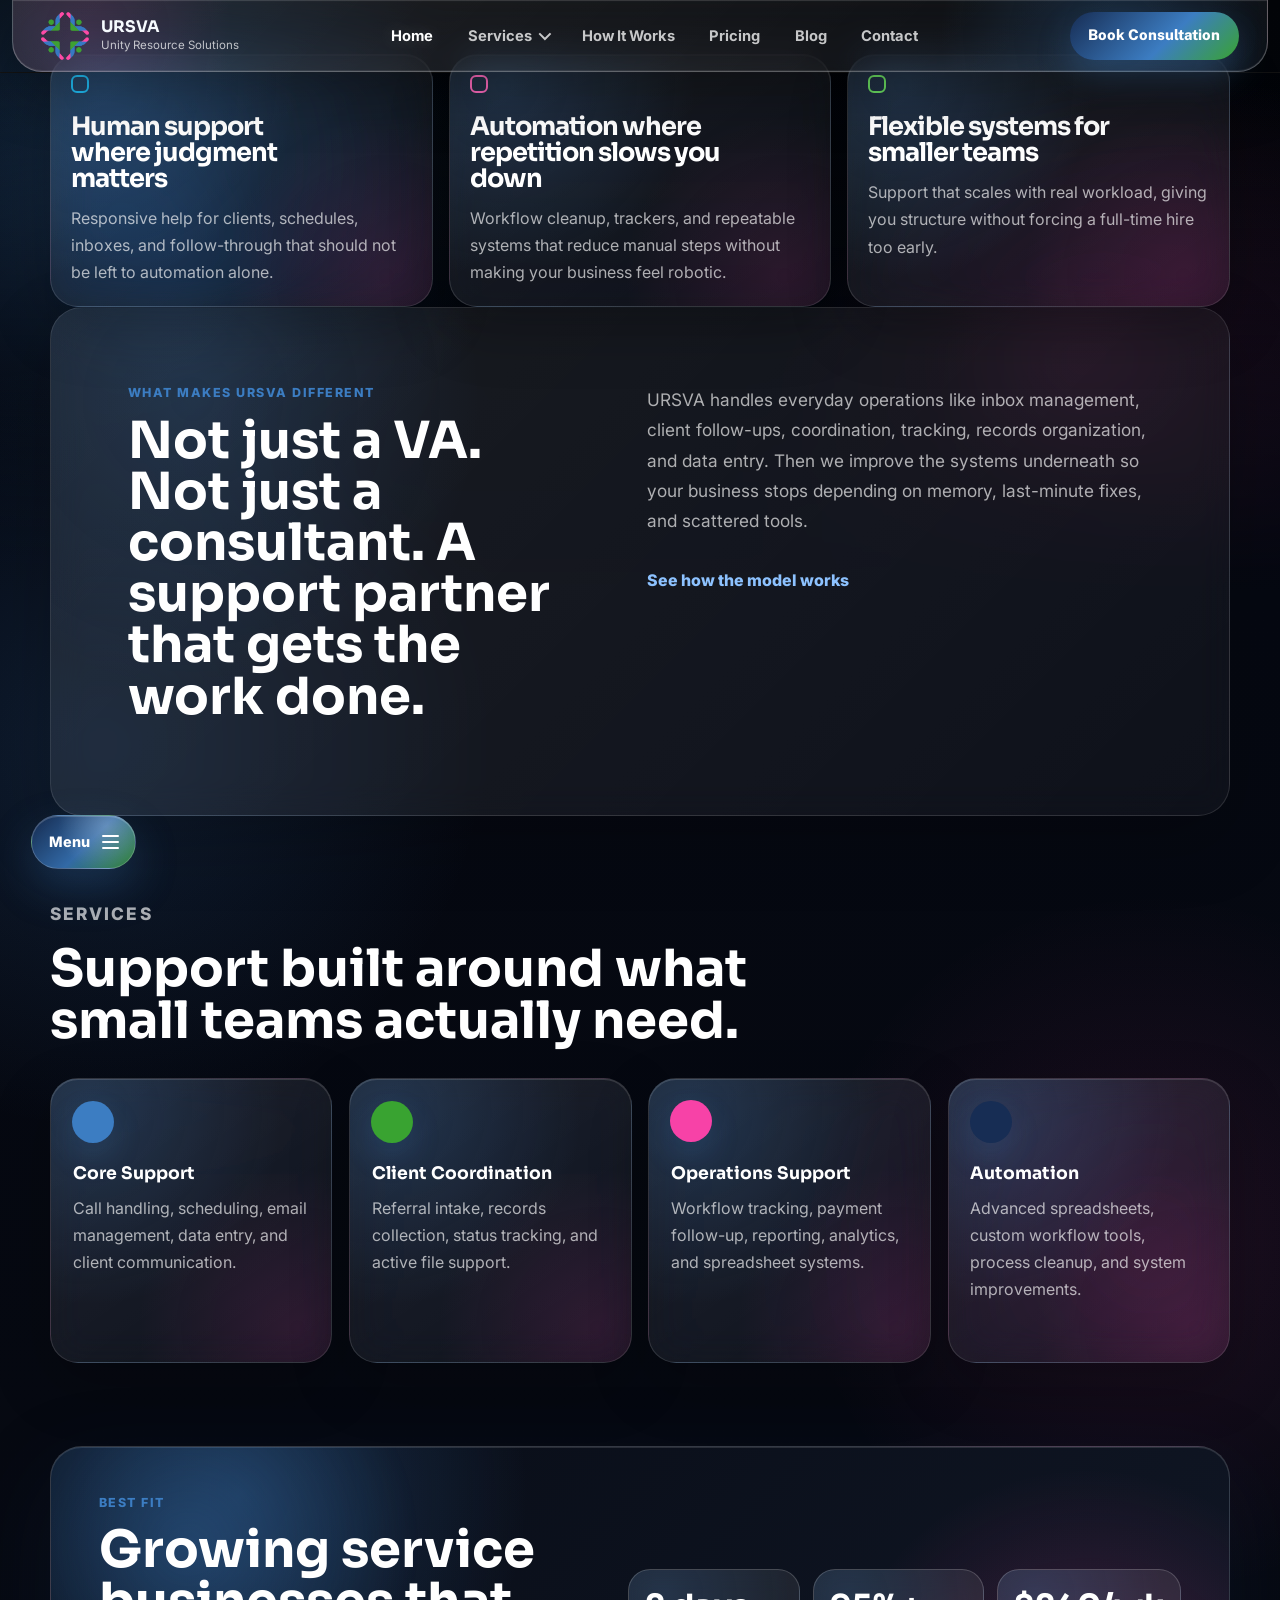
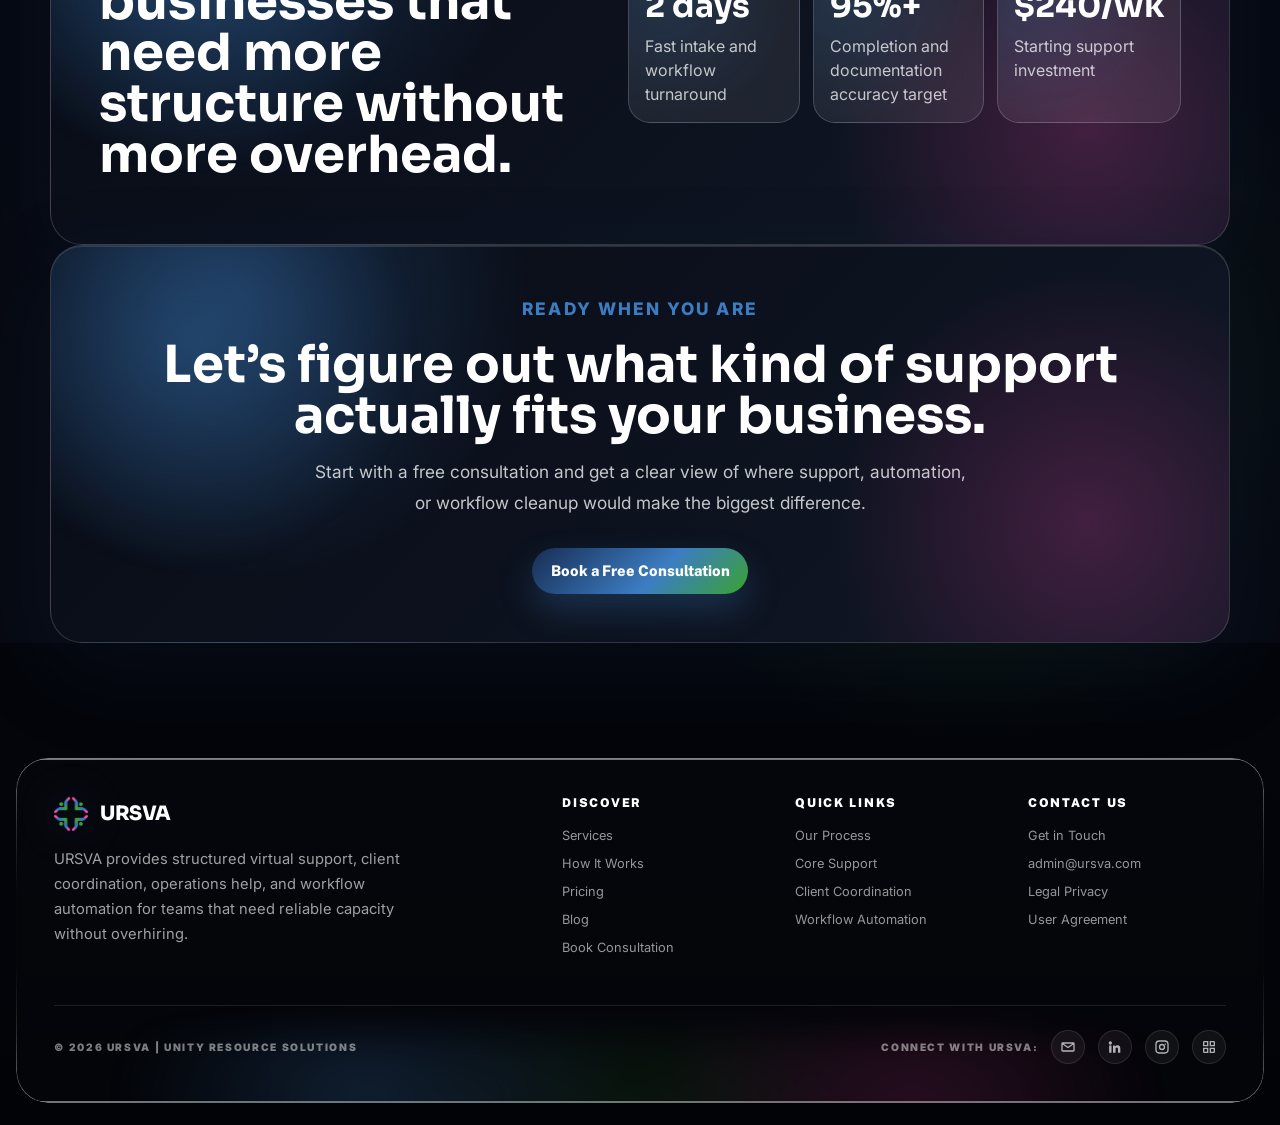
==== commit d1e32d14: "update website" ====
--- a/index.html
+++ b/index.html
@@ -18,7 +18,7 @@
       href="https://fonts.googleapis.com/css2?family=Inter:wght@300;400;500;600;700;800&family=Public+Sans:wght@400;500;600;700;800&family=Sora:wght@500;600;700;800&display=swap"
       rel="stylesheet"
     />
-    <link rel="stylesheet" href="assets/css/styles.css" />
+    <link rel="stylesheet" href="assets/css/styles.css?v=nav-simple-menu-v1" />
   </head>
   <body class="home-page">
     <header class="site-header home-header">
@@ -36,7 +36,6 @@
       </button>
 
       <nav class="site-nav" aria-label="Primary navigation">
-        <span class="nav-glass-pill" aria-hidden="true"></span>
         <a class="active" href="index.html">Home</a>
         <div class="nav-item services-menu">
           <a class="nav-link has-menu" href="pages/services.html">Services</a>
@@ -71,6 +70,7 @@
         </div>
         <a href="pages/how-it-works.html">How It Works</a>
         <a href="pages/pricing.html">Pricing</a>
+        <a href="pages/blog.html">Blog</a>
         <a href="pages/contact.html">Contact</a>
       </nav>
 
@@ -78,99 +78,14 @@
     </header>
 
     <main>
-      <section class="hero stellar-hero">
-        <div class="stellar-hero-inner">
-          <div class="stellar-rating animate-fade-in-up" style="animation-delay: 0.1s; opacity: 0;">
-            <span class="rating-icon">✦</span>
-            <span>Trusted support for lean teams ready to scale smarter</span>
-          </div>
-
-          <h1 class="stellar-heading animate-fade-in-up" style="animation-delay: 0.2s; opacity: 0;">
-            Scale your operations
-            <span>without overhiring.</span>
-          </h1>
-
-          <p class="stellar-subheading animate-fade-in-up" style="animation-delay: 0.3s; opacity: 0;">
-            Structured support, client coordination, and workflow automation that
-            keep your business moving without adding unnecessary headcount.
-          </p>
-
-          <div class="stellar-actions animate-fade-in-up" style="animation-delay: 0.4s; opacity: 0;">
-            <a class="button primary" href="pages/contact.html">Book a Free Consultation</a>
-          </div>
-
-          <div class="stellar-tabs animate-fade-in-up" data-hero-tabs style="animation-delay: 0.5s; opacity: 0;">
-            <button class="is-active" type="button" data-hero-tab="core-support"><span>▥</span> Core Support</button>
-            <button type="button" data-hero-tab="coordination"><span>◫</span> Client Coordination</button>
-            <button type="button" data-hero-tab="operations"><span>✓</span> Operations Support</button>
-            <button type="button" data-hero-tab="automation"><span>↗</span> Workflow Automation</button>
-          </div>
-
-          <div class="stellar-demo animate-fade-in-up" data-hero-demo style="animation-delay: 0.6s; opacity: 0;">
-            <img
-              src="assets/images/ursva-virtual-assistant-operations-automation-dashboard.png"
-              alt="URSVA virtual assistant operations automation dashboard for scalable business support"
-              loading="eager"
-              fetchpriority="high"
-            />
-            <div class="stellar-demo-scrim"></div>
-
-            <article class="hero-tab-overlay is-active" data-hero-panel="core-support">
-              <p>Core Support</p>
-              <h2>Keep daily admin moving without missed follow-through</h2>
-              <div class="overlay-progress"><span style="width: 25%;"></span></div>
-              <ul>
-                <li>Call handling and reception</li>
-                <li>Client communication and follow-ups</li>
-                <li>Scheduling and calendar support</li>
-                <li>Email management and data entry</li>
-              </ul>
-            </article>
-
-            <article class="hero-tab-overlay" data-hero-panel="coordination">
-              <p>Client Coordination</p>
-              <h2>Organize intake, records, updates, and active client files</h2>
-              <div class="overlay-progress orange"><span style="width: 67%;"></span></div>
-              <div class="overlay-metrics">
-                <span><strong>01</strong> Referral intake</span>
-                <span><strong>02</strong> Records collection</span>
-                <span><strong>03</strong> Status tracking</span>
-                <span><strong>04</strong> System entry</span>
-              </div>
-            </article>
-
-            <article class="hero-tab-overlay" data-hero-panel="operations">
-              <p>Operations Support</p>
-              <h2>Improve visibility across the work that keeps revenue moving</h2>
-              <div class="overlay-success">Workflow visibility, reporting, and revenue support</div>
-              <ul>
-                <li>Case or workflow lifecycle tracking</li>
-                <li>Payment and follow-up support</li>
-                <li>Reporting and analytics</li>
-                <li>Spreadsheet systems and optimization</li>
-              </ul>
-            </article>
-
-            <article class="hero-tab-overlay" data-hero-panel="automation">
-              <p>Workflow Automation</p>
-              <h2>Reduce repetitive work with practical, scalable systems</h2>
-              <ul>
-                <li>Advanced spreadsheet automation</li>
-                <li>Custom workflow tools and trackers</li>
-                <li>Process cleanup and optimization</li>
-                <li>Ongoing system improvements</li>
-              </ul>
-            </article>
-          </div>
-
-          <div class="stellar-partners animate-fade-in-up" aria-label="URSVA support areas" style="animation-delay: 0.7s; opacity: 0;">
-            <span>CORE SUPPORT</span>
-            <span>CLIENT COORDINATION</span>
-            <span>OPERATIONS</span>
-            <span>WORKFLOW AUTOMATION</span>
-            <span>SMALL TEAMS</span>
-          </div>
-        </div>
+      <section class="hero stellar-hero react-assistant-hero">
+        <div
+          id="virtual-assistant-hero-root"
+          data-day-image="assets/images/ursva-assistant-day-hero.jpeg"
+          data-sunset-image="assets/images/ursva-assistant-sunset-hero.jpeg"
+          data-night-image="assets/images/ursva-assistant-night-hero.jpeg"
+          data-contact="pages/contact.html"
+        ></div>
       </section>
 
       <section class="feature-band" aria-label="URSVA operating advantages">
@@ -269,17 +184,67 @@
       </section>
     </main>
 
-    <footer class="site-footer">
-      <a class="brand" href="index.html" aria-label="URSVA home">
-        <img src="assets/images/ursva-logo.png" alt="URSVA logo" />
-        <span>
-          <strong>URSVA</strong>
-          <small>Unity Resource Solutions</small>
-        </span>
-      </a>
-      <p>Supportive, reliable operations support for growing businesses.</p>
+<footer class="site-footer liquid-glass">
+      <div class="footer-grid">
+        <section class="footer-brand-block" aria-label="URSVA footer overview">
+          <a class="footer-brand" href="index.html" aria-label="URSVA home">
+            <img src="assets/images/ursva-logo.png" alt="URSVA logo" />
+            <span>URSVA</span>
+          </a>
+          <p>
+            URSVA provides structured virtual support, client coordination,
+            operations help, and workflow automation for teams that need
+            reliable capacity without overhiring.
+          </p>
+        </section>
+
+        <nav class="footer-links-grid" aria-label="Footer navigation">
+          <div>
+            <h2>Discover</h2>
+            <a href="pages/services.html">Services</a>
+            <a href="pages/how-it-works.html">How It Works</a>
+            <a href="pages/pricing.html">Pricing</a>
+            <a href="pages/blog.html">Blog</a>
+            <a href="pages/contact.html">Book Consultation</a>
+          </div>
+          <div>
+            <h2>Quick Links</h2>
+            <a href="pages/how-it-works.html#onboarding">Our Process</a>
+            <a href="pages/services.html#core-support">Core Support</a>
+            <a href="pages/services.html#coordination">Client Coordination</a>
+            <a href="pages/services.html#automation">Workflow Automation</a>
+          </div>
+          <div>
+            <h2>Contact Us</h2>
+            <a href="pages/contact.html">Get in Touch</a>
+            <a href="mailto:admin@ursva.com">admin@ursva.com</a>
+            <a href="pages/privacy-policy.html">Legal Privacy</a>
+            <a href="pages/terms-of-service.html">User Agreement</a>
+          </div>
+        </nav>
+      </div>
+
+      <div class="footer-bottom-bar">
+        <p>© 2026 URSVA | Unity Resource Solutions</p>
+        <div class="footer-socials" aria-label="Social links">
+          <span>Connect with URSVA:</span>
+          <a href="mailto:admin@ursva.com" aria-label="Email URSVA">
+            <svg viewBox="0 0 24 24" aria-hidden="true"><path d="M4 5h16a2 2 0 0 1 2 2v10a2 2 0 0 1-2 2H4a2 2 0 0 1-2-2V7a2 2 0 0 1 2-2Zm0 3.2V17h16V8.2l-7.34 5.14a1.15 1.15 0 0 1-1.32 0L4 8.2Zm1.5-1.1L12 11.66l6.5-4.56h-13Z" /></svg>
+          </a>
+          <a href="https://www.linkedin.com/company/unityrsva/posts/?feedView=all" target="_blank" rel="noopener" aria-label="Visit URSVA on LinkedIn">
+            <svg viewBox="0 0 24 24" aria-hidden="true"><path d="M4.98 3.5A2.48 2.48 0 1 1 5 8.46 2.48 2.48 0 0 1 4.98 3.5ZM3.25 9.75h3.5V20.5h-3.5V9.75Zm5.75 0h3.35v1.47h.05c.47-.88 1.62-1.8 3.33-1.8 3.56 0 4.22 2.34 4.22 5.38v5.7h-3.5v-5.05c0-1.2-.02-2.75-1.68-2.75-1.68 0-1.94 1.31-1.94 2.67v5.13H9V9.75Z" /></svg>
+          </a>
+          <a href="https://www.instagram.com/" target="_blank" rel="noopener" aria-label="Visit URSVA on Instagram">
+            <svg viewBox="0 0 24 24" aria-hidden="true"><path d="M7.75 2h8.5A5.76 5.76 0 0 1 22 7.75v8.5A5.76 5.76 0 0 1 16.25 22h-8.5A5.76 5.76 0 0 1 2 16.25v-8.5A5.76 5.76 0 0 1 7.75 2Zm0 2A3.75 3.75 0 0 0 4 7.75v8.5A3.75 3.75 0 0 0 7.75 20h8.5A3.75 3.75 0 0 0 20 16.25v-8.5A3.75 3.75 0 0 0 16.25 4h-8.5ZM12 7.25A4.75 4.75 0 1 1 12 16.75 4.75 4.75 0 0 1 12 7.25Zm0 2A2.75 2.75 0 1 0 12 14.75 2.75 2.75 0 0 0 12 9.25Zm5.05-2.65a1.1 1.1 0 1 1 0 2.2 1.1 1.1 0 0 1 0-2.2Z" /></svg>
+          </a>
+          <a href="pages/services.html" aria-label="Explore URSVA services">
+            <svg viewBox="0 0 24 24" aria-hidden="true"><path d="M5 3h6v8H3V5a2 2 0 0 1 2-2Zm0 2v4h4V5H5Zm8-2h6a2 2 0 0 1 2 2v6h-8V3Zm2 2v4h4V5h-4ZM3 13h8v8H5a2 2 0 0 1-2-2v-6Zm2 2v4h4v-4H5Zm8-2h8v6a2 2 0 0 1-2 2h-6v-8Zm2 2v4h4v-4h-4Z" /></svg>
+          </a>
+        </div>
+      </div>
     </footer>
 
-    <script src="assets/js/main.js?v=onboarding-process"></script>
+    <script type="module" src="assets/js/virtual-assistant-hero.react.js?v=nav-simple-menu-v1"></script>
+    <script src="assets/js/main.js?v=nav-simple-menu-v1"></script>
   </body>
 </html>
--- a/assets/css/styles.css
+++ b/assets/css/styles.css
@@ -11,9 +11,9 @@
   --pink: #f742a7;
   --pink-dark: #b61f72;
   --shadow: 0 26px 70px rgba(0, 0, 0, 0.4);
-  --embedded-nav-top: clamp(0.85rem, 1.3vw, 1rem);
-  --embedded-nav-padding-y: 0.5rem;
-  --embedded-nav-padding-x: 0.74rem;
+  --embedded-nav-top: 0px;
+  --embedded-nav-padding-y: 0.72rem;
+  --embedded-nav-padding-x: clamp(0.95rem, 2.2vw, 2rem);
   --embedded-logo-size: 48px;
   --embedded-cta-height: 48px;
 }
@@ -60,16 +60,16 @@
 }
 
 .site-header {
-  position: absolute;
+  position: sticky;
   top: var(--embedded-nav-top);
-  left: 50%;
-  z-index: 40;
+  left: auto;
+  z-index: 80;
   display: grid;
   grid-template-columns: auto 1fr auto;
   align-items: center;
   gap: 1.5rem;
-  width: min(1180px, calc(100% - 32px));
-  margin: 0;
+  width: min(1280px, calc(100% - 24px));
+  margin: 0 auto;
   padding: var(--embedded-nav-padding-y) var(--embedded-nav-padding-x);
   background:
     radial-gradient(circle at 88% 52%, rgba(60, 125, 194, 0.26), transparent 11rem),
@@ -77,18 +77,19 @@
     linear-gradient(135deg, rgba(255, 255, 255, 0.12), rgba(255, 255, 255, 0.04)),
     rgba(0, 0, 0, 0.28);
   border: 1px solid rgba(255, 255, 255, 0.28);
-  border-radius: 999px;
+  border-top: 0;
+  border-radius: 0 0 30px 30px;
   box-shadow:
     inset 0 1px 1px rgba(255, 255, 255, 0.16),
     inset 0 -1px 0 rgba(255, 255, 255, 0.08),
     0 18px 60px rgba(0, 0, 0, 0.32);
-  transform: translateX(-50%);
+  transform: none;
   backdrop-filter: blur(18px) saturate(150%);
   -webkit-backdrop-filter: blur(18px) saturate(150%);
 }
 
 .home-header {
-  top: var(--embedded-nav-top);
+  top: 0;
 }
 
 .site-header .brand img {
@@ -108,9 +109,9 @@
 .site-header .site-nav .nav-link {
   position: relative;
   z-index: 1;
-  padding: 0.8rem 1rem;
+  padding: 0.72rem 0.55rem;
   background: transparent;
-  transition: color 180ms ease, text-shadow 180ms ease;
+  transition: color 180ms ease, text-shadow 180ms ease, transform 180ms ease;
 }
 
 .site-header .site-nav > a:hover,
@@ -124,46 +125,18 @@
   text-shadow: 0 0 18px rgba(255, 255, 255, 0.22);
 }
 
+.site-header .site-nav > a:hover,
+.site-header .site-nav .nav-link:hover {
+  transform: translateY(-1px);
+}
+
 .site-header .site-nav {
-  padding: 0.18rem;
-  border: 1px solid rgba(255, 255, 255, 0.08);
-  border-radius: 999px;
-  background:
-    linear-gradient(135deg, rgba(255, 255, 255, 0.07), rgba(255, 255, 255, 0.02)),
-    rgba(0, 0, 0, 0.12);
-  box-shadow:
-    inset 0 1px 0 rgba(255, 255, 255, 0.08),
-    inset 0 -1px 0 rgba(255, 255, 255, 0.04);
-}
-
-.nav-glass-pill {
-  position: absolute;
-  top: var(--pill-top, 0.18rem);
-  left: 0;
-  z-index: 0;
-  width: var(--pill-width, 0px);
-  height: var(--pill-height, 0px);
-  border: 1px solid rgba(255, 255, 255, 0.16);
-  border-radius: 999px;
-  opacity: var(--pill-opacity, 0);
-  pointer-events: none;
-  background:
-    radial-gradient(circle at 72% 28%, rgba(255, 255, 255, 0.22), transparent 2.8rem),
-    linear-gradient(135deg, rgba(60, 125, 194, 0.52), rgba(247, 66, 167, 0.16)),
-    rgba(255, 255, 255, 0.08);
-  box-shadow:
-    inset 0 1px 0 rgba(255, 255, 255, 0.22),
-    inset 0 -1px 0 rgba(255, 255, 255, 0.08),
-    0 8px 28px rgba(60, 125, 194, 0.24);
-  transform: translate3d(var(--pill-x, 0px), 0, 0);
-  transition:
-    transform 320ms cubic-bezier(0.22, 1, 0.36, 1),
-    width 320ms cubic-bezier(0.22, 1, 0.36, 1),
-    height 320ms cubic-bezier(0.22, 1, 0.36, 1),
-    top 320ms cubic-bezier(0.22, 1, 0.36, 1),
-    opacity 180ms ease;
-  backdrop-filter: blur(12px) saturate(150%);
-  -webkit-backdrop-filter: blur(12px) saturate(150%);
+  gap: clamp(0.55rem, 1.3vw, 1.25rem);
+  padding: 0;
+  border: 0;
+  border-radius: 0;
+  background: transparent;
+  box-shadow: none;
 }
 
 .site-header .header-cta {
@@ -232,11 +205,11 @@
 .services-menu::after {
   content: "";
   position: fixed;
-  top: 70px;
+  top: 56px;
   left: 50%;
   z-index: 24;
   width: min(820px, calc(100% - 56px));
-  height: 34px;
+  height: 50px;
   pointer-events: none;
   transform: translateX(-50%);
 }
@@ -260,7 +233,7 @@
 
 .mega-menu {
   position: fixed;
-  top: 88px;
+  top: 82px;
   left: 50%;
   z-index: 25;
   width: min(900px, calc(100% - 56px));
@@ -603,7 +576,7 @@
 .liquid-glass {
   position: relative;
   overflow: hidden;
-  background: rgba(0, 0, 0, 0.4);
+  background: rgba(255, 255, 255, 0.01);
   background-blend-mode: luminosity;
   border: 0;
   box-shadow: inset 0 1px 1px rgba(255, 255, 255, 0.1);
@@ -620,12 +593,12 @@
   pointer-events: none;
   background: linear-gradient(
     180deg,
-    rgba(255, 255, 255, 0.3) 0%,
-    rgba(255, 255, 255, 0.1) 20%,
+    rgba(255, 255, 255, 0.45) 0%,
+    rgba(255, 255, 255, 0.15) 20%,
     rgba(255, 255, 255, 0) 40%,
     rgba(255, 255, 255, 0) 60%,
-    rgba(255, 255, 255, 0.1) 80%,
-    rgba(255, 255, 255, 0.3) 100%
+    rgba(255, 255, 255, 0.15) 80%,
+    rgba(255, 255, 255, 0.45) 100%
   );
   -webkit-mask:
     linear-gradient(#fff 0 0) content-box,
@@ -934,8 +907,14 @@
 }
 
 .stellar-hero {
+  --hero-image-opacity: 0;
+  --hero-image-y: 70px;
+  --hero-image-scale: 0.96;
+  --hero-caption-opacity: 0;
+  --hero-caption-y: 24px;
   min-height: auto;
-  padding: 9.5rem 1.5rem 4rem;
+  padding: 9.5rem 1.5rem 0;
+  overflow: clip;
   color: var(--ink);
   background:
     radial-gradient(circle at 12% 12%, rgba(60, 125, 194, 0.2), transparent 22rem),
@@ -1002,7 +981,1085 @@
 .stellar-actions {
   display: flex;
   justify-content: center;
-  margin-bottom: 2.2rem;
+  margin-bottom: 1.4rem;
+}
+
+.hero-scroll-cue {
+  display: inline-flex;
+  align-items: center;
+  gap: 0.55rem;
+  margin-bottom: clamp(1.6rem, 3vw, 2.6rem);
+  padding: 0.58rem 0.85rem;
+  color: rgba(8, 16, 31, 0.52);
+  background: rgba(255, 255, 255, 0.58);
+  border: 1px solid rgba(60, 125, 194, 0.12);
+  border-radius: 999px;
+  box-shadow:
+    inset 0 1px 0 rgba(255, 255, 255, 0.86),
+    0 12px 32px rgba(23, 45, 84, 0.08);
+  font-size: 0.78rem;
+  font-weight: 800;
+  letter-spacing: 0.04em;
+  text-transform: uppercase;
+  backdrop-filter: blur(12px);
+  -webkit-backdrop-filter: blur(12px);
+}
+
+.hero-scroll-cue span {
+  display: block;
+  width: 8px;
+  height: 8px;
+  background: linear-gradient(135deg, var(--blue), var(--pink));
+  border-radius: 999px;
+  box-shadow: 0 0 18px rgba(60, 125, 194, 0.42);
+  animation: scrollCuePulse 1.7s ease-in-out infinite;
+}
+
+.hero-scroll-stage {
+  position: relative;
+  width: 100vw;
+  margin-right: calc(50% - 50vw);
+  margin-left: calc(50% - 50vw);
+  padding-bottom: clamp(3.5rem, 6vw, 5.4rem);
+}
+
+.hero-scroll-stage::before {
+  content: "";
+  position: absolute;
+  inset: auto 0 0;
+  height: 42%;
+  pointer-events: none;
+  background:
+    radial-gradient(circle at 18% 72%, rgba(60, 125, 194, 0.16), transparent 18rem),
+    radial-gradient(circle at 84% 76%, rgba(57, 163, 49, 0.12), transparent 18rem),
+    linear-gradient(180deg, rgba(248, 251, 255, 0), rgba(238, 245, 255, 0.96));
+}
+
+.assistant-reveal-card {
+  position: relative;
+  width: 100%;
+  height: clamp(420px, 53vw, 690px);
+  margin: 0;
+  overflow: hidden;
+  isolation: isolate;
+  opacity: var(--hero-image-opacity);
+  background: #eef5ff;
+  box-shadow: 0 34px 110px rgba(23, 45, 84, 0.16);
+  transform: translateY(var(--hero-image-y)) scale(var(--hero-image-scale));
+  transform-origin: center bottom;
+  transition:
+    opacity 140ms linear,
+    transform 140ms linear;
+}
+
+.assistant-reveal-card::before,
+.assistant-reveal-card::after {
+  content: "";
+  position: absolute;
+  inset: 0;
+  z-index: 1;
+  pointer-events: none;
+}
+
+.assistant-reveal-card::before {
+  background:
+    linear-gradient(90deg, rgba(248, 251, 255, 0.9) 0%, rgba(248, 251, 255, 0.58) 22%, rgba(248, 251, 255, 0.05) 58%),
+    linear-gradient(180deg, rgba(255, 255, 255, 0.06), rgba(8, 16, 31, 0.16));
+}
+
+.assistant-reveal-card::after {
+  background:
+    radial-gradient(circle at 18% 26%, rgba(60, 125, 194, 0.18), transparent 16rem),
+    radial-gradient(circle at 78% 70%, rgba(247, 66, 167, 0.1), transparent 18rem);
+  mix-blend-mode: multiply;
+}
+
+.assistant-reveal-card img {
+  width: 100%;
+  height: 100%;
+  object-fit: cover;
+  object-position: center;
+  filter: saturate(1.02) contrast(1.02);
+  transform: scale(1.025);
+}
+
+.assistant-reveal-card figcaption {
+  position: absolute;
+  bottom: clamp(1.25rem, 4vw, 3.3rem);
+  left: clamp(1rem, 5vw, 5rem);
+  z-index: 2;
+  width: min(430px, calc(100% - 2rem));
+  padding: 1rem;
+  text-align: left;
+  opacity: var(--hero-caption-opacity);
+  color: #fff;
+  background:
+    radial-gradient(circle at 18% 18%, rgba(60, 125, 194, 0.24), transparent 8rem),
+    linear-gradient(135deg, rgba(5, 7, 13, 0.76), rgba(23, 45, 84, 0.5));
+  border: 1px solid rgba(255, 255, 255, 0.18);
+  border-radius: 24px;
+  box-shadow: 0 24px 70px rgba(0, 0, 0, 0.24);
+  transform: translateY(var(--hero-caption-y));
+  transition:
+    opacity 140ms linear,
+    transform 140ms linear;
+  backdrop-filter: blur(16px) saturate(150%);
+  -webkit-backdrop-filter: blur(16px) saturate(150%);
+}
+
+.assistant-reveal-card figcaption span {
+  display: block;
+  margin-bottom: 0.5rem;
+  color: #8dc2ff;
+  font-size: 0.72rem;
+  font-weight: 900;
+  letter-spacing: 0.16em;
+  text-transform: uppercase;
+}
+
+.assistant-reveal-card figcaption strong {
+  display: block;
+  color: #fff;
+  font-family: "Inter", "Public Sans", sans-serif;
+  font-size: clamp(1.35rem, 2.2vw, 2rem);
+  line-height: 1.05;
+  letter-spacing: -0.05em;
+}
+
+@keyframes scrollCuePulse {
+  0%,
+  100% {
+    opacity: 0.48;
+    transform: scale(0.86);
+  }
+
+  50% {
+    opacity: 1;
+    transform: scale(1.12);
+  }
+}
+
+.react-assistant-hero {
+  min-height: 100vh;
+  padding: 9.25rem 1.5rem 4.5rem;
+}
+
+.react-hero-inner {
+  display: grid;
+  grid-template-columns: minmax(0, 0.9fr) minmax(440px, 1.1fr);
+  gap: clamp(2rem, 5vw, 4.5rem);
+  align-items: center;
+  width: min(1180px, 100%);
+  margin: 0 auto;
+}
+
+.react-hero-copy {
+  text-align: left;
+}
+
+.react-hero-copy .stellar-rating {
+  margin-bottom: 1.4rem;
+}
+
+.react-hero-copy .stellar-heading {
+  max-width: 680px;
+  margin-right: 0;
+  margin-left: 0;
+  font-size: clamp(3.4rem, 6.4vw, 5.65rem);
+}
+
+.react-hero-copy .stellar-subheading {
+  max-width: 620px;
+  margin-right: 0;
+  margin-left: 0;
+}
+
+.react-hero-copy .stellar-actions {
+  justify-content: flex-start;
+}
+
+.react-fade {
+  opacity: 0;
+  animation: blurFadeUp 1s ease-out forwards;
+}
+
+.assistant-live-strip {
+  display: inline-flex;
+  align-items: center;
+  gap: 0.55rem;
+  max-width: 100%;
+  padding: 0.68rem 0.85rem;
+  color: rgba(8, 16, 31, 0.64);
+  background: rgba(255, 255, 255, 0.64);
+  border: 1px solid rgba(60, 125, 194, 0.13);
+  border-radius: 999px;
+  box-shadow:
+    inset 0 1px 0 rgba(255, 255, 255, 0.86),
+    0 14px 34px rgba(23, 45, 84, 0.08);
+  font-size: 0.82rem;
+  backdrop-filter: blur(14px);
+  -webkit-backdrop-filter: blur(14px);
+}
+
+.assistant-live-strip strong {
+  color: #08101f;
+}
+
+.live-pulse {
+  width: 9px;
+  height: 9px;
+  flex: 0 0 auto;
+  background: var(--green);
+  border-radius: 999px;
+  box-shadow: 0 0 0 0 rgba(57, 163, 49, 0.42);
+  animation: assistantPulse 1.7s ease-out infinite;
+}
+
+.assistant-react-scene {
+  position: relative;
+  isolation: isolate;
+  min-width: 0;
+}
+
+.assistant-react-scene::before {
+  content: "";
+  position: absolute;
+  inset: -8% -12%;
+  z-index: -1;
+  pointer-events: none;
+  background:
+    radial-gradient(circle at 22% 24%, rgba(60, 125, 194, 0.22), transparent 18rem),
+    radial-gradient(circle at 82% 72%, rgba(247, 66, 167, 0.12), transparent 17rem),
+    radial-gradient(circle at 54% 92%, rgba(57, 163, 49, 0.13), transparent 16rem);
+  filter: blur(10px);
+  transform:
+    translate(
+      calc(var(--assistant-mouse-x, 0) * -10px),
+      calc(var(--assistant-mouse-y, 0) * -10px)
+    );
+}
+
+.assistant-motion-frame {
+  position: relative;
+  height: clamp(500px, 52vw, 680px);
+  margin: 0;
+  overflow: hidden;
+  isolation: isolate;
+  background: #eef5ff;
+  border: 1px solid rgba(60, 125, 194, 0.16);
+  border-radius: 34px;
+  box-shadow:
+    0 34px 100px rgba(23, 45, 84, 0.18),
+    inset 0 1px 0 rgba(255, 255, 255, 0.72);
+  transform:
+    perspective(1200px)
+    rotateX(calc(var(--assistant-mouse-y, 0) * -2.2deg))
+    rotateY(calc(var(--assistant-mouse-x, 0) * 2.8deg))
+    translateY(calc((1 - var(--assistant-scroll, 0)) * 16px));
+  transition: transform 180ms ease-out;
+}
+
+.assistant-motion-image {
+  width: 100%;
+  height: 100%;
+  object-fit: cover;
+  object-position: 58% center;
+  filter: saturate(1.03) contrast(1.03);
+  transform:
+    scale(1.08)
+    translate(
+      calc(var(--assistant-mouse-x, 0) * -10px),
+      calc(var(--assistant-mouse-y, 0) * -8px)
+    );
+  animation: assistantImageWork 9s ease-in-out infinite alternate;
+}
+
+.assistant-image-scrim {
+  position: absolute;
+  inset: 0;
+  z-index: 1;
+  pointer-events: none;
+  background:
+    linear-gradient(90deg, rgba(248, 251, 255, 0.86) 0%, rgba(248, 251, 255, 0.34) 30%, rgba(8, 16, 31, 0.08) 100%),
+    radial-gradient(circle at 76% 38%, rgba(60, 125, 194, 0.14), transparent 18rem),
+    linear-gradient(180deg, rgba(255, 255, 255, 0.02), rgba(8, 16, 31, 0.18));
+}
+
+.assistant-status-card,
+.assistant-floating-card {
+  position: absolute;
+  z-index: 3;
+  color: #fff;
+  background:
+    radial-gradient(circle at 16% 14%, rgba(60, 125, 194, 0.24), transparent 8rem),
+    linear-gradient(135deg, rgba(5, 7, 13, 0.78), rgba(23, 45, 84, 0.54));
+  border: 1px solid rgba(255, 255, 255, 0.18);
+  box-shadow: 0 24px 70px rgba(0, 0, 0, 0.24);
+  backdrop-filter: blur(18px) saturate(150%);
+  -webkit-backdrop-filter: blur(18px) saturate(150%);
+}
+
+.assistant-status-card {
+  right: clamp(1rem, 4vw, 3rem);
+  bottom: clamp(1rem, 4vw, 3rem);
+  width: min(390px, calc(100% - 2rem));
+  padding: 1.05rem;
+  text-align: left;
+  border-radius: 24px;
+  animation: assistantCardFloat 5.8s ease-in-out infinite;
+}
+
+.status-eyebrow,
+.assistant-floating-card span {
+  display: block;
+  margin-bottom: 0.45rem;
+  color: #8dc2ff;
+  font-size: 0.68rem;
+  font-style: normal;
+  font-weight: 900;
+  letter-spacing: 0.16em;
+  text-transform: uppercase;
+}
+
+.assistant-status-card strong,
+.assistant-floating-card strong {
+  display: block;
+  color: #fff;
+  font-family: "Inter", "Public Sans", sans-serif;
+  line-height: 1.05;
+  letter-spacing: -0.04em;
+}
+
+.assistant-status-card strong {
+  font-size: clamp(1.4rem, 2.4vw, 2rem);
+}
+
+.assistant-status-card p {
+  margin: 0.55rem 0 0.8rem;
+  color: rgba(255, 255, 255, 0.72);
+  line-height: 1.55;
+}
+
+.assistant-progress {
+  height: 9px;
+  overflow: hidden;
+  background: rgba(255, 255, 255, 0.13);
+  border-radius: 999px;
+}
+
+.assistant-progress span {
+  display: block;
+  height: 100%;
+  background: linear-gradient(90deg, var(--blue), var(--pink), var(--green));
+  border-radius: inherit;
+  transition: width 520ms cubic-bezier(0.22, 1, 0.36, 1);
+}
+
+.assistant-status-card em {
+  display: block;
+  margin-top: 0.65rem;
+  color: rgba(255, 255, 255, 0.7);
+  font-style: normal;
+  font-weight: 800;
+}
+
+.assistant-floating-card {
+  width: min(265px, calc(100% - 2rem));
+  padding: 0.95rem;
+  border-radius: 20px;
+}
+
+.assistant-floating-card strong {
+  font-size: 1.05rem;
+}
+
+.card-top {
+  top: clamp(1rem, 4vw, 2rem);
+  left: clamp(1rem, 4vw, 2rem);
+  animation: assistantFloatTop 6.2s ease-in-out infinite;
+}
+
+.card-bottom {
+  right: clamp(1rem, 6vw, 6rem);
+  bottom: clamp(10rem, 20vw, 14rem);
+  animation: assistantFloatBottom 7s ease-in-out infinite;
+}
+
+.typing-dots {
+  display: flex;
+  gap: 0.28rem;
+  margin-top: 0.68rem;
+}
+
+.typing-dots i {
+  width: 7px;
+  height: 7px;
+  background: #8dc2ff;
+  border-radius: 999px;
+  animation: typingDot 1.1s ease-in-out infinite;
+}
+
+.typing-dots i:nth-child(2) {
+  animation-delay: 0.14s;
+}
+
+.typing-dots i:nth-child(3) {
+  animation-delay: 0.28s;
+}
+
+.mini-chart {
+  display: flex;
+  align-items: end;
+  gap: 0.35rem;
+  height: 54px;
+  margin-top: 0.85rem;
+}
+
+.mini-chart i {
+  width: 100%;
+  min-width: 10px;
+  background: linear-gradient(180deg, #8dc2ff, var(--green));
+  border-radius: 999px 999px 3px 3px;
+  animation: chartPulse 1.9s ease-in-out infinite alternate;
+}
+
+.mini-chart i:nth-child(2) {
+  animation-delay: 0.16s;
+}
+
+.mini-chart i:nth-child(3) {
+  animation-delay: 0.32s;
+}
+
+.mini-chart i:nth-child(4) {
+  animation-delay: 0.48s;
+}
+
+.mini-chart i:nth-child(5) {
+  animation-delay: 0.64s;
+}
+
+.assistant-cursor {
+  position: absolute;
+  z-index: 4;
+  top: 58%;
+  left: 63%;
+  width: 18px;
+  height: 18px;
+  border-right: 3px solid #fff;
+  border-bottom: 3px solid #fff;
+  filter: drop-shadow(0 7px 10px rgba(0, 0, 0, 0.38));
+  transform: rotate(-35deg);
+  animation: assistantCursorWork 5.2s ease-in-out infinite;
+}
+
+.assistant-task-row {
+  display: flex;
+  flex-wrap: wrap;
+  justify-content: center;
+  gap: 0.65rem;
+  margin-top: 1rem;
+}
+
+.assistant-task-pill {
+  display: inline-flex;
+  align-items: center;
+  gap: 0.5rem;
+  min-height: 40px;
+  padding: 0.65rem 0.82rem;
+  color: rgba(8, 16, 31, 0.6);
+  background: rgba(255, 255, 255, 0.58);
+  border: 1px solid rgba(60, 125, 194, 0.12);
+  border-radius: 999px;
+  box-shadow: inset 0 1px 0 rgba(255, 255, 255, 0.78);
+  cursor: pointer;
+  font: 800 0.78rem/1 "Inter", "Public Sans", sans-serif;
+  transition:
+    color 180ms ease,
+    background 180ms ease,
+    transform 180ms ease,
+    box-shadow 180ms ease;
+}
+
+.assistant-task-pill:hover,
+.assistant-task-pill.is-active {
+  color: #05070d;
+  background: #fff;
+  box-shadow:
+    0 12px 30px rgba(60, 125, 194, 0.14),
+    inset 0 1px 0 rgba(255, 255, 255, 0.9);
+  transform: translateY(-2px);
+}
+
+.task-dot {
+  width: 8px;
+  height: 8px;
+  flex: 0 0 auto;
+  border-radius: 999px;
+}
+
+.task-dot.blue {
+  background: var(--blue);
+}
+
+.task-dot.green {
+  background: var(--green);
+}
+
+.task-dot.pink {
+  background: var(--pink);
+}
+
+@keyframes assistantPulse {
+  80%,
+  100% {
+    box-shadow: 0 0 0 12px rgba(57, 163, 49, 0);
+  }
+}
+
+@keyframes assistantImageWork {
+  from {
+    transform: scale(1.08) translate(-6px, 0);
+  }
+
+  to {
+    transform: scale(1.12) translate(8px, -4px);
+  }
+}
+
+@keyframes assistantCardFloat {
+  0%,
+  100% {
+    transform: translateY(0);
+  }
+
+  50% {
+    transform: translateY(-10px);
+  }
+}
+
+@keyframes assistantFloatTop {
+  0%,
+  100% {
+    transform: translate3d(0, 0, 0);
+  }
+
+  50% {
+    transform: translate3d(8px, -8px, 0);
+  }
+}
+
+@keyframes assistantFloatBottom {
+  0%,
+  100% {
+    transform: translate3d(0, 0, 0);
+  }
+
+  50% {
+    transform: translate3d(-8px, 10px, 0);
+  }
+}
+
+@keyframes typingDot {
+  0%,
+  100% {
+    opacity: 0.32;
+    transform: translateY(0);
+  }
+
+  50% {
+    opacity: 1;
+    transform: translateY(-5px);
+  }
+}
+
+@keyframes chartPulse {
+  to {
+    filter: brightness(1.22);
+    transform: scaleY(1.08);
+  }
+}
+
+@keyframes assistantCursorWork {
+  0%,
+  100% {
+    opacity: 0.2;
+    transform: translate3d(-36px, -22px, 0) rotate(-35deg);
+  }
+
+  18%,
+  72% {
+    opacity: 1;
+  }
+
+  42% {
+    transform: translate3d(54px, 26px, 0) rotate(-35deg);
+  }
+
+  68% {
+    transform: translate3d(10px, 72px, 0) rotate(-35deg);
+  }
+}
+
+@media (prefers-reduced-motion: reduce) {
+  .assistant-motion-image,
+  .assistant-status-card,
+  .card-top,
+  .card-bottom,
+  .typing-dots i,
+  .mini-chart i,
+  .assistant-cursor,
+  .live-pulse {
+    animation: none;
+  }
+
+  .assistant-motion-frame,
+  .assistant-motion-image {
+    transform: none;
+  }
+}
+
+.react-assistant-hero {
+  min-height: auto;
+  padding: 0;
+  overflow: visible;
+  background: #000;
+}
+
+.daynight-hero-shell {
+  --day-opacity: 1;
+  --sunset-opacity: 0;
+  --night-opacity: 0;
+  --night-progress: 0;
+  --hero-progress: 0;
+  min-height: 100vh;
+  min-height: 100svh;
+  color: #fff;
+  background: #000;
+}
+
+.daynight-hero-sticky {
+  position: relative;
+  top: 0;
+  display: flex;
+  min-height: 100vh;
+  min-height: 100svh;
+  align-items: flex-end;
+  isolation: isolate;
+  padding: 8.6rem clamp(1rem, 3.3vw, 3rem) clamp(2rem, 5vw, 4.5rem);
+  overflow: hidden;
+  background: #000;
+  cursor: crosshair;
+}
+
+.daynight-hero-grid {
+  display: grid;
+  position: relative;
+  z-index: 10;
+  grid-template-columns: minmax(0, 1fr);
+  gap: clamp(1.5rem, 5vw, 4rem);
+  align-items: end;
+  width: min(1280px, 100%);
+  margin: 0 auto;
+}
+
+.daynight-copy {
+  width: min(620px, 50vw);
+  text-align: left;
+}
+
+.daynight-copy .stellar-rating {
+  margin-bottom: clamp(1rem, 2vw, 1.8rem);
+  padding: 0;
+  color: rgba(255, 255, 255, 0.92);
+  background: transparent;
+  border: 0;
+  box-shadow: none;
+  backdrop-filter: none;
+  -webkit-backdrop-filter: none;
+}
+
+.daynight-copy .stellar-heading {
+  max-width: 620px;
+  margin-right: 0;
+  margin-left: 0;
+  color: #fff;
+  font-size: clamp(2.65rem, 5.15vw, 4.7rem);
+  font-weight: 700;
+  line-height: 1.04;
+  letter-spacing: -0.058em;
+  text-shadow:
+    0 8px 30px rgba(0, 0, 0, 0.72),
+    0 24px 90px rgba(0, 0, 0, 0.62);
+}
+
+.daynight-copy .stellar-heading span {
+  padding-bottom: 0.08em;
+}
+
+.daynight-copy .stellar-heading span {
+  background: linear-gradient(90deg, #ffffff 0%, #8dc2ff 46%, var(--pink) 100%);
+  -webkit-background-clip: text;
+  background-clip: text;
+  text-shadow: none;
+}
+
+.daynight-copy .stellar-subheading {
+  max-width: 670px;
+  margin-right: 0;
+  margin-bottom: 1.15rem;
+  margin-left: 0;
+  color: rgba(255, 255, 255, 0.84);
+  font-size: clamp(1rem, 1.6vw, 1.22rem);
+  text-shadow: 0 14px 34px rgba(0, 0, 0, 0.72);
+}
+
+.daynight-supporting-line {
+  min-height: 1.5em;
+  margin: 0 0 1.55rem;
+  color: rgba(255, 255, 255, 0.86);
+  font-size: clamp(1rem, 1.4vw, 1.12rem);
+  font-weight: 900;
+  letter-spacing: -0.02em;
+  text-shadow: 0 12px 34px rgba(0, 0, 0, 0.45);
+  transition: color 280ms ease, opacity 280ms ease;
+}
+
+.daynight-copy .stellar-actions {
+  justify-content: flex-start;
+  gap: 0.8rem;
+}
+
+.daynight-copy .button {
+  min-height: 50px;
+  padding-inline: clamp(1.15rem, 2vw, 1.75rem);
+  border-radius: 999px;
+}
+
+.daynight-copy .button.secondary {
+  position: relative;
+  overflow: hidden;
+  color: #fff;
+  background: rgba(255, 255, 255, 0.06);
+  background-blend-mode: luminosity;
+  border: 0;
+  box-shadow: inset 0 1px 1px rgba(255, 255, 255, 0.1);
+  backdrop-filter: blur(4px);
+  -webkit-backdrop-filter: blur(4px);
+}
+
+.daynight-copy .button.secondary::before {
+  content: "";
+  position: absolute;
+  inset: 0;
+  padding: 1.4px;
+  border-radius: inherit;
+  pointer-events: none;
+  background: linear-gradient(
+    180deg,
+    rgba(255, 255, 255, 0.45) 0%,
+    rgba(255, 255, 255, 0.15) 20%,
+    rgba(255, 255, 255, 0) 40%,
+    rgba(255, 255, 255, 0) 60%,
+    rgba(255, 255, 255, 0.15) 80%,
+    rgba(255, 255, 255, 0.45) 100%
+  );
+  -webkit-mask:
+    linear-gradient(#fff 0 0) content-box,
+    linear-gradient(#fff 0 0);
+  mask:
+    linear-gradient(#fff 0 0) content-box,
+    linear-gradient(#fff 0 0);
+  -webkit-mask-composite: xor;
+  mask-composite: exclude;
+}
+
+.daynight-scene-wrap {
+  position: relative;
+  min-width: 0;
+  perspective: 1400px;
+}
+
+.daynight-scene {
+  position: absolute;
+  inset: 0;
+  z-index: 0;
+  isolation: isolate;
+  opacity: 0;
+  transform:
+    translateY(0)
+    rotateX(calc(var(--scene-y, 0) * -1.2deg))
+    rotateY(calc(var(--scene-x, 0) * 1.6deg));
+  transition:
+    opacity 520ms ease,
+    transform 180ms ease-out;
+}
+
+.daynight-scene.is-ready {
+  opacity: 1;
+}
+
+.daynight-scene::before {
+  content: "";
+  position: absolute;
+  inset: 0;
+  z-index: -1;
+  pointer-events: none;
+  background:
+    radial-gradient(circle at 24% 24%, rgba(60, 125, 194, 0.22), transparent 18rem),
+    radial-gradient(circle at 88% 76%, rgba(247, 66, 167, 0.13), transparent 18rem),
+    radial-gradient(circle at 62% 90%, rgba(57, 163, 49, 0.12), transparent 18rem);
+  filter: blur(16px);
+  transform:
+    translate(
+      calc(var(--scene-x, 0) * -8px),
+      calc(var(--scene-y, 0) * -8px)
+    );
+}
+
+.daynight-frame {
+  position: absolute;
+  inset: 0;
+  width: 100%;
+  height: 100%;
+  min-height: 0;
+  margin: 0;
+  overflow: hidden;
+  isolation: isolate;
+  background: #000;
+  border: 0;
+  border-radius: 0;
+  box-shadow: none;
+}
+
+.daynight-image {
+  position: absolute;
+  inset: 0;
+  z-index: 0;
+  width: 100%;
+  height: 100%;
+  object-fit: cover;
+  object-position: center;
+  will-change: opacity;
+  transform:
+    scale(calc(1.02 + (var(--hero-progress) * 0.02)))
+    translate(
+      calc(var(--scene-x, 0) * -5px),
+      calc(var(--scene-y, 0) * -4px)
+    );
+  transition: opacity 45ms linear;
+}
+
+.daynight-image.day {
+  opacity: var(--day-opacity);
+}
+
+.daynight-image.sunset {
+  opacity: var(--sunset-opacity);
+}
+
+.daynight-image.night {
+  opacity: var(--night-opacity);
+}
+
+.window-reflection,
+.lamp-glow,
+.monitor-glow,
+.city-lights,
+.daynight-bottom-blur,
+.daynight-vignette {
+  position: absolute;
+  inset: 0;
+  pointer-events: none;
+}
+
+.window-reflection,
+.lamp-glow,
+.monitor-glow,
+.city-lights {
+  z-index: 1;
+}
+
+.daynight-bottom-blur {
+  z-index: 4;
+  backdrop-filter: blur(24px);
+  -webkit-backdrop-filter: blur(24px);
+  mask-image: linear-gradient(to top, black 0%, transparent 45%);
+  -webkit-mask-image: linear-gradient(to top, black 0%, transparent 45%);
+}
+
+.daynight-vignette {
+  z-index: 3;
+  background:
+    radial-gradient(circle at 80% 18%, rgba(60, 125, 194, 0.18), transparent 28rem),
+    radial-gradient(circle at 10% 86%, rgba(247, 66, 167, 0.16), transparent 23rem),
+    radial-gradient(circle at 82% 88%, rgba(57, 163, 49, 0.12), transparent 20rem),
+    linear-gradient(90deg, rgba(0, 0, 0, 0.74) 0%, rgba(0, 0, 0, 0.5) 25%, rgba(0, 0, 0, 0.12) 62%, rgba(0, 0, 0, 0.04) 100%),
+    linear-gradient(180deg, rgba(0, 0, 0, 0.22) 0%, transparent 34%, rgba(0, 0, 0, 0.58) 100%);
+}
+
+.window-reflection {
+  background:
+    linear-gradient(112deg, transparent 0 28%, rgba(255, 255, 255, 0.22) 31%, transparent 38%),
+    linear-gradient(112deg, transparent 0 62%, rgba(255, 255, 255, 0.12) 64%, transparent 70%);
+  opacity: calc(0.18 + (var(--sunset-opacity) * 0.08));
+  mix-blend-mode: screen;
+}
+
+.lamp-glow {
+  background:
+    radial-gradient(circle at 78% 56%, rgba(255, 199, 105, 0.5), transparent 10rem),
+    radial-gradient(circle at 84% 64%, rgba(255, 172, 88, 0.28), transparent 14rem);
+  opacity: calc(var(--night-progress) * 0.82);
+  mix-blend-mode: screen;
+}
+
+.monitor-glow {
+  background:
+    radial-gradient(circle at 68% 52%, rgba(60, 125, 194, 0.42), transparent 9rem),
+    radial-gradient(circle at 69% 58%, rgba(141, 194, 255, 0.22), transparent 12rem);
+  opacity: calc(0.12 + (var(--night-progress) * 0.54));
+  mix-blend-mode: screen;
+}
+
+.city-lights {
+  opacity: calc(var(--night-progress) * 0.72);
+}
+
+.city-lights i {
+  position: absolute;
+  display: block;
+  width: 4px;
+  height: 4px;
+  background: rgba(255, 228, 155, 0.86);
+  border-radius: 999px;
+  box-shadow: 0 0 12px rgba(255, 219, 133, 0.7);
+  animation: cityLightTwinkle 2.8s ease-in-out infinite;
+}
+
+.city-lights i:nth-child(1) {
+  top: 29%;
+  left: 78%;
+}
+
+.city-lights i:nth-child(2) {
+  top: 39%;
+  left: 88%;
+  animation-delay: 0.4s;
+}
+
+.city-lights i:nth-child(3) {
+  top: 24%;
+  left: 91%;
+  animation-delay: 0.9s;
+}
+
+.city-lights i:nth-child(4) {
+  top: 48%;
+  left: 83%;
+  animation-delay: 1.2s;
+}
+
+.city-lights i:nth-child(5) {
+  top: 35%;
+  left: 73%;
+  animation-delay: 1.5s;
+}
+
+.city-lights i:nth-child(6) {
+  top: 56%;
+  left: 94%;
+  animation-delay: 1.9s;
+}
+
+.daynight-scroll-indicator {
+  position: absolute;
+  right: clamp(1rem, 3vw, 2rem);
+  top: clamp(7rem, 10vw, 8.6rem);
+  bottom: auto;
+  z-index: 12;
+  display: inline-flex;
+  align-items: center;
+  gap: 0.55rem;
+  padding: 0.68rem 0.9rem;
+  opacity: 1;
+  color: rgba(255, 255, 255, 0.86);
+  background:
+    radial-gradient(circle at 14% 20%, rgba(60, 125, 194, 0.22), transparent 7rem),
+    rgba(5, 7, 13, 0.48);
+  border: 1px solid rgba(255, 255, 255, 0.16);
+  border-radius: 999px;
+  box-shadow: 0 18px 54px rgba(0, 0, 0, 0.22);
+  font-size: 0.78rem;
+  font-weight: 900;
+  letter-spacing: 0.04em;
+  text-transform: uppercase;
+  transform: translateY(0);
+  transition:
+    opacity 120ms ease,
+    transform 120ms ease;
+  backdrop-filter: blur(14px);
+  -webkit-backdrop-filter: blur(14px);
+}
+
+.daynight-scroll-indicator.is-hidden {
+  opacity: 0 !important;
+  transform: translateY(8px);
+  pointer-events: none;
+}
+
+.daynight-scroll-indicator span {
+  width: 8px;
+  height: 8px;
+  background: linear-gradient(135deg, var(--blue), var(--green));
+  border-radius: 999px;
+  animation: assistantPulse 1.7s ease-out infinite;
+}
+
+@keyframes cityLightTwinkle {
+  0%,
+  100% {
+    opacity: 0.28;
+    transform: scale(0.8);
+  }
+
+  50% {
+    opacity: 1;
+    transform: scale(1.18);
+  }
+}
+
+@keyframes blurFadeUp {
+  from {
+    opacity: 0;
+    filter: blur(20px);
+    transform: translateY(40px);
+  }
+
+  to {
+    opacity: 1;
+    filter: blur(0);
+    transform: translateY(0);
+  }
+}
+
+@media (prefers-reduced-motion: reduce) {
+  .daynight-image {
+    transform: none;
+  }
+
+  .daynight-image.day {
+    opacity: 1;
+  }
+
+  .daynight-image.sunset,
+  .daynight-image.night,
+  .lamp-glow,
+  .monitor-glow,
+  .city-lights,
+  .daynight-scroll-indicator {
+    display: none;
+  }
 }
 
 .stellar-tabs {
@@ -2685,47 +3742,208 @@
 }
 
 .site-footer {
+  width: min(1280px, calc(100% - 32px));
+  margin: clamp(4rem, 9vw, 8rem) auto 1.4rem;
+  padding: clamp(1.5rem, 3vw, 2.5rem);
+  color: rgba(255, 255, 255, 0.7);
+  border-radius: 32px;
+  animation: blurFadeUp 1s ease-out 0.25s both;
+}
+
+.site-footer p {
+  margin: 0;
+}
+
+.site-footer::after {
+  content: "";
+  position: absolute;
+  inset: auto 8% -22% 8%;
+  height: 42%;
+  pointer-events: none;
+  background:
+    radial-gradient(circle at 24% 50%, rgba(60, 125, 194, 0.26), transparent 16rem),
+    radial-gradient(circle at 76% 60%, rgba(247, 66, 167, 0.18), transparent 16rem),
+    radial-gradient(circle at 50% 72%, rgba(57, 163, 49, 0.14), transparent 14rem);
+  filter: blur(18px);
+  opacity: 0.82;
+}
+
+.site-footer > * {
+  position: relative;
+  z-index: 1;
+}
+
+.footer-grid {
+  display: grid;
+  grid-template-columns: repeat(12, minmax(0, 1fr));
+  gap: clamp(2rem, 4vw, 3rem);
+  margin-bottom: clamp(2rem, 4vw, 3rem);
+}
+
+.footer-brand-block {
+  grid-column: span 5;
+}
+
+.footer-brand {
+  display: inline-flex;
+  align-items: center;
+  gap: 0.72rem;
+  margin-bottom: 1rem;
+  color: #fff;
+  font-family: "Sora", sans-serif;
+  font-size: 1.24rem;
+  font-weight: 800;
+  letter-spacing: -0.02em;
+}
+
+.footer-brand img {
+  width: 34px;
+  height: 34px;
+  object-fit: contain;
+  filter: drop-shadow(0 0 20px rgba(60, 125, 194, 0.34));
+}
+
+.footer-brand-block p {
+  max-width: 24rem;
+  color: rgba(255, 255, 255, 0.62);
+  font-size: 0.92rem;
+  line-height: 1.7;
+}
+
+.footer-links-grid {
+  grid-column: span 7;
+  display: grid;
+  grid-template-columns: repeat(3, minmax(0, 1fr));
+  gap: clamp(1.2rem, 3vw, 2.2rem);
+}
+
+.footer-links-grid div {
+  display: grid;
+  align-content: start;
+  gap: 0.55rem;
+}
+
+.footer-links-grid h2 {
+  margin: 0 0 0.55rem;
+  color: #fff;
+  font-family: "Public Sans", sans-serif;
+  font-size: 0.76rem;
+  font-weight: 900;
+  letter-spacing: 0.14em;
+  text-transform: uppercase;
+}
+
+.footer-links-grid a {
+  width: fit-content;
+  color: rgba(255, 255, 255, 0.58);
+  font-size: 0.8rem;
+  line-height: 1.5;
+  transition:
+    color 180ms ease,
+    opacity 180ms ease,
+    transform 180ms ease;
+}
+
+.footer-links-grid a:hover,
+.footer-links-grid a:focus-visible {
+  color: #fff;
+  transform: translateX(3px);
+}
+
+.footer-bottom-bar {
   display: flex;
   align-items: center;
   justify-content: space-between;
-  gap: 1rem;
-  width: min(1180px, calc(100% - 32px));
-  margin: 2rem auto 1.2rem;
-  padding: 1.2rem 0;
-  color: var(--muted);
-  border-top: 1px solid var(--line);
-}
-
-.site-footer p {
-  margin: 0;
+  gap: 1.5rem;
+  padding-top: 1.5rem;
+  border-top: 1px solid rgba(255, 255, 255, 0.1);
+}
+
+.footer-bottom-bar p,
+.footer-socials span {
+  color: rgba(255, 255, 255, 0.48);
+  font-size: 0.64rem;
+  font-weight: 900;
+  letter-spacing: 0.16em;
+  text-transform: uppercase;
+}
+
+.footer-socials {
+  display: inline-flex;
+  align-items: center;
+  gap: 0.8rem;
+}
+
+.footer-socials a {
+  display: inline-flex;
+  align-items: center;
+  justify-content: center;
+  width: 34px;
+  height: 34px;
+  color: rgba(255, 255, 255, 0.68);
+  background: rgba(255, 255, 255, 0.05);
+  border: 1px solid rgba(255, 255, 255, 0.1);
+  border-radius: 999px;
+  transition:
+    color 180ms ease,
+    background 180ms ease,
+    border-color 180ms ease,
+    transform 180ms ease;
+}
+
+.footer-socials a:hover,
+.footer-socials a:focus-visible {
+  color: #fff;
+  background:
+    linear-gradient(135deg, rgba(60, 125, 194, 0.36), rgba(247, 66, 167, 0.14)),
+    rgba(255, 255, 255, 0.08);
+  border-color: rgba(255, 255, 255, 0.22);
+  transform: translateY(-3px);
+}
+
+.footer-socials svg {
+  width: 16px;
+  height: 16px;
+  fill: currentColor;
 }
 
 .home-page {
-  color: #08101f;
+  color: var(--ink);
   background:
-    radial-gradient(circle at 10% 12%, rgba(60, 125, 194, 0.18), transparent 26rem),
-    radial-gradient(circle at 92% 24%, rgba(247, 66, 167, 0.1), transparent 24rem),
-    linear-gradient(180deg, #ffffff 0%, #eef5ff 38%, #f8fbff 72%, #ffffff 100%);
+    radial-gradient(circle at 8% 8%, rgba(60, 125, 194, 0.34), transparent 24rem),
+    radial-gradient(circle at 92% 18%, rgba(247, 66, 167, 0.18), transparent 26rem),
+    radial-gradient(circle at 76% 72%, rgba(57, 163, 49, 0.18), transparent 24rem),
+    linear-gradient(180deg, #030509 0%, #070a12 46%, #020307 100%);
 }
 
 .home-page::before {
   background:
-    radial-gradient(circle at 12% 28%, rgba(60, 125, 194, 0.16), transparent 10rem),
-    radial-gradient(circle at 86% 48%, rgba(247, 66, 167, 0.1), transparent 10rem),
-    radial-gradient(circle at 24% 86%, rgba(57, 163, 49, 0.11), transparent 10rem);
+    radial-gradient(circle at 14% 32%, rgba(60, 125, 194, 0.18), transparent 8rem),
+    radial-gradient(circle at 84% 42%, rgba(247, 66, 167, 0.13), transparent 9rem),
+    radial-gradient(circle at 24% 82%, rgba(57, 163, 49, 0.12), transparent 8rem);
 }
 
 .home-page main {
   position: relative;
+  overflow: visible;
   background:
-    radial-gradient(circle at 8% 31%, rgba(60, 125, 194, 0.13), transparent 24rem),
-    radial-gradient(circle at 90% 54%, rgba(247, 66, 167, 0.08), transparent 22rem),
-    radial-gradient(circle at 78% 86%, rgba(57, 163, 49, 0.09), transparent 22rem),
-    linear-gradient(180deg, rgba(255, 255, 255, 0) 0%, #eef5ff 28%, #f8fbff 100%);
+    radial-gradient(circle at 8% 31%, rgba(60, 125, 194, 0.18), transparent 24rem),
+    radial-gradient(circle at 90% 54%, rgba(247, 66, 167, 0.1), transparent 22rem),
+    radial-gradient(circle at 78% 86%, rgba(57, 163, 49, 0.1), transparent 22rem),
+    linear-gradient(180deg, rgba(0, 0, 0, 0) 0%, #050811 24%, #070a12 100%);
 }
 
 .home-page .stellar-hero {
-  border-bottom: 1px solid rgba(60, 125, 194, 0.1);
+  border-bottom: 1px solid rgba(255, 255, 255, 0.08);
+}
+
+.home-page .stellar-demo {
+  width: 100vw;
+  margin-right: calc(50% - 50vw);
+  margin-left: calc(50% - 50vw);
+  border-right: 0;
+  border-left: 0;
+  border-radius: 0;
 }
 
 .home-page .feature-band {
@@ -2736,16 +3954,16 @@
 
 .home-page .feature-band article,
 .home-page .card {
-  color: #08101f;
+  color: var(--ink);
   background:
-    radial-gradient(circle at 14% 12%, rgba(60, 125, 194, 0.16), transparent 12rem),
-    radial-gradient(circle at 88% 88%, rgba(247, 66, 167, 0.08), transparent 10rem),
-    linear-gradient(145deg, rgba(255, 255, 255, 0.86), rgba(255, 255, 255, 0.58));
-  border: 1px solid rgba(60, 125, 194, 0.13);
+    radial-gradient(circle at 14% 12%, rgba(60, 125, 194, 0.24), transparent 12rem),
+    radial-gradient(circle at 88% 88%, rgba(247, 66, 167, 0.12), transparent 10rem),
+    linear-gradient(145deg, rgba(255, 255, 255, 0.1), rgba(255, 255, 255, 0.045));
+  border: 1px solid rgba(255, 255, 255, 0.12);
   border-radius: 28px;
   box-shadow:
-    inset 0 1px 0 rgba(255, 255, 255, 0.94),
-    0 22px 60px rgba(23, 45, 84, 0.11);
+    inset 0 1px 0 rgba(255, 255, 255, 0.14),
+    0 22px 60px rgba(0, 0, 0, 0.24);
   backdrop-filter: blur(18px) saturate(150%);
   -webkit-backdrop-filter: blur(18px) saturate(150%);
 }
@@ -2760,24 +3978,24 @@
 
 .home-page .feature-band article:hover,
 .home-page .card:hover {
-  border-color: rgba(60, 125, 194, 0.28);
+  border-color: rgba(60, 125, 194, 0.34);
   box-shadow:
-    inset 0 1px 0 rgba(255, 255, 255, 0.98),
-    0 28px 70px rgba(60, 125, 194, 0.16);
+    inset 0 1px 0 rgba(255, 255, 255, 0.18),
+    0 28px 70px rgba(60, 125, 194, 0.18);
   transform: translateY(-4px);
 }
 
 .home-page .feature-band h2,
 .home-page .card h3,
 .home-page .section h2 {
-  color: #05070d;
+  color: #fff;
 }
 
 .home-page .feature-band p,
 .home-page .card p,
 .home-page .rich-copy p,
 .home-page .section-heading p {
-  color: rgba(8, 16, 31, 0.64);
+  color: rgba(255, 255, 255, 0.66);
 }
 
 .home-page .section {
@@ -2787,11 +4005,11 @@
 .home-page .two-column {
   padding: clamp(3rem, 6vw, 5.2rem);
   background:
-    radial-gradient(circle at 12% 18%, rgba(60, 125, 194, 0.13), transparent 18rem),
-    linear-gradient(135deg, rgba(255, 255, 255, 0.78), rgba(255, 255, 255, 0.46));
-  border: 1px solid rgba(60, 125, 194, 0.12);
+    radial-gradient(circle at 12% 18%, rgba(60, 125, 194, 0.18), transparent 18rem),
+    linear-gradient(135deg, rgba(255, 255, 255, 0.09), rgba(255, 255, 255, 0.04));
+  border: 1px solid rgba(255, 255, 255, 0.12);
   border-radius: 32px;
-  box-shadow: 0 24px 70px rgba(23, 45, 84, 0.1);
+  box-shadow: 0 24px 70px rgba(0, 0, 0, 0.22);
   backdrop-filter: blur(16px);
   -webkit-backdrop-filter: blur(16px);
 }
@@ -2801,7 +4019,7 @@
 }
 
 .home-page .text-link {
-  color: var(--blue-dark);
+  color: #8dc2ff;
   transition:
     color 180ms ease,
     transform 180ms ease;
@@ -2883,21 +4101,286 @@
 }
 
 .home-page .site-footer {
-  color: rgba(8, 16, 31, 0.58);
-  border-top-color: rgba(60, 125, 194, 0.14);
-}
-
-.home-page .site-footer .brand strong {
-  color: #08101f;
-}
-
-.home-page .site-footer .brand small {
-  color: rgba(8, 16, 31, 0.58);
+  color: rgba(255, 255, 255, 0.7);
+}
+
+.home-page .footer-brand span {
+  color: #fff;
+}
+
+.legal-hero {
+  padding-bottom: 2rem;
+}
+
+.legal-document {
+  position: relative;
+  display: grid;
+  gap: 1.25rem;
+  width: min(920px, calc(100% - 32px));
+  margin: 0 auto clamp(2rem, 6vw, 4rem);
+  padding: clamp(1.4rem, 3vw, 2.4rem);
+  color: rgba(255, 255, 255, 0.72);
+  border-radius: 30px;
+}
+
+.legal-document article {
+  padding-bottom: 1.25rem;
+  border-bottom: 1px solid rgba(255, 255, 255, 0.1);
+}
+
+.legal-document article:last-child {
+  padding-bottom: 0;
+  border-bottom: 0;
+}
+
+.legal-document h2 {
+  margin: 0 0 0.5rem;
+  color: #fff;
+  font-size: clamp(1.2rem, 2vw, 1.65rem);
+}
+
+.legal-document p {
+  margin: 0;
+  color: rgba(255, 255, 255, 0.68);
+  line-height: 1.75;
+}
+
+.legal-document a {
+  color: #8dc2ff;
+  font-weight: 800;
+}
+
+.legal-document a:hover,
+.legal-document a:focus-visible {
+  color: #fff;
+}
+
+.blog-hero {
+  position: relative;
+  display: grid;
+  grid-template-columns: minmax(0, 1fr) minmax(280px, 0.42fr);
+  gap: 2rem;
+  align-items: end;
+  width: min(1180px, calc(100% - 32px));
+  margin: 0 auto;
+  padding: 10rem 0 4rem;
+}
+
+.blog-hero::before {
+  content: "";
+  position: absolute;
+  inset: 6rem -10% auto auto;
+  z-index: -1;
+  width: 36rem;
+  height: 36rem;
+  background: radial-gradient(circle, rgba(60, 125, 194, 0.24), transparent 64%);
+  filter: blur(10px);
+}
+
+.blog-hero-copy {
+  max-width: 820px;
+}
+
+.blog-hero h1 {
+  max-width: 860px;
+  margin: 0 0 1rem;
+  color: #fff;
+  font-family: "Inter", "Public Sans", sans-serif;
+  font-size: clamp(3rem, 7vw, 6rem);
+  font-weight: 600;
+  line-height: 0.98;
+  letter-spacing: -0.07em;
+}
+
+.blog-hero-copy > p:not(.eyebrow) {
+  max-width: 680px;
+  color: rgba(247, 251, 255, 0.68);
+  font-size: clamp(1rem, 1.5vw, 1.16rem);
+  line-height: 1.75;
+}
+
+.blog-hero-card,
+.featured-post,
+.blog-card {
+  background:
+    radial-gradient(circle at 18% 12%, rgba(60, 125, 194, 0.2), transparent 13rem),
+    radial-gradient(circle at 90% 86%, rgba(247, 66, 167, 0.11), transparent 11rem),
+    linear-gradient(145deg, rgba(255, 255, 255, 0.1), rgba(255, 255, 255, 0.045));
+  border: 1px solid rgba(255, 255, 255, 0.13);
+  box-shadow:
+    inset 0 1px 0 rgba(255, 255, 255, 0.12),
+    0 22px 70px rgba(0, 0, 0, 0.24);
+  backdrop-filter: blur(18px) saturate(150%);
+  -webkit-backdrop-filter: blur(18px) saturate(150%);
+}
+
+.blog-hero-card {
+  min-height: 290px;
+  padding: 1.35rem;
+  border-radius: 28px;
+}
+
+.blog-hero-card p,
+.post-meta {
+  margin: 0 0 0.75rem;
+  color: #8dc2ff;
+  font-size: 0.72rem;
+  font-weight: 900;
+  letter-spacing: 0.14em;
+  text-transform: uppercase;
+}
+
+.blog-hero-card h2 {
+  margin-bottom: 0.85rem;
+  color: #fff;
+  font-size: clamp(1.7rem, 3vw, 2.6rem);
+  letter-spacing: -0.05em;
+}
+
+.blog-hero-card > span:not(.mini-icon) {
+  display: block;
+  color: rgba(247, 251, 255, 0.7);
+  line-height: 1.7;
+}
+
+.blog-section {
+  padding-top: 2rem;
+}
+
+.blog-toolbar {
+  display: flex;
+  flex-wrap: wrap;
+  gap: 0.7rem;
+  margin-bottom: 1.2rem;
+}
+
+.blog-toolbar span {
+  display: inline-flex;
+  align-items: center;
+  min-height: 40px;
+  padding: 0.7rem 1rem;
+  color: rgba(247, 251, 255, 0.78);
+  background: rgba(255, 255, 255, 0.07);
+  border: 1px solid rgba(255, 255, 255, 0.12);
+  border-radius: 999px;
+  font-size: 0.85rem;
+  font-weight: 800;
+}
+
+.blog-toolbar span:first-child {
+  color: #fff;
+  background: linear-gradient(135deg, rgba(60, 125, 194, 0.52), rgba(247, 66, 167, 0.2));
+  box-shadow: 0 14px 32px rgba(60, 125, 194, 0.18);
+}
+
+.featured-post {
+  display: grid;
+  grid-template-columns: minmax(260px, 0.76fr) minmax(0, 1fr);
+  gap: 2rem;
+  align-items: stretch;
+  margin-bottom: 1rem;
+  padding: 1rem;
+  border-radius: 32px;
+}
+
+.featured-post-media {
+  position: relative;
+  display: flex;
+  min-height: 360px;
+  flex-direction: column;
+  justify-content: space-between;
+  overflow: hidden;
+  padding: 1.35rem;
+  color: #fff;
+  background:
+    radial-gradient(circle at 32% 28%, rgba(141, 194, 255, 0.38), transparent 12rem),
+    radial-gradient(circle at 86% 82%, rgba(247, 66, 167, 0.24), transparent 12rem),
+    linear-gradient(135deg, rgba(23, 45, 84, 0.98), rgba(7, 10, 18, 0.98));
+  border-radius: 24px;
+}
+
+.featured-post-media::after {
+  content: "";
+  position: absolute;
+  right: -4rem;
+  bottom: -6rem;
+  width: 18rem;
+  height: 18rem;
+  background: radial-gradient(circle, rgba(57, 163, 49, 0.36), transparent 62%);
+}
+
+.featured-post-media > * {
+  position: relative;
+  z-index: 1;
+}
+
+.featured-post-media strong {
+  display: block;
+  font-family: "Sora", sans-serif;
+  font-size: clamp(2.1rem, 4vw, 3.6rem);
+  line-height: 0.95;
+  letter-spacing: -0.07em;
+}
+
+.featured-post-copy {
+  display: flex;
+  flex-direction: column;
+  justify-content: center;
+  padding: clamp(1rem, 3vw, 2.4rem);
+}
+
+.featured-post-copy h2 {
+  max-width: 700px;
+  color: #fff;
+  font-size: clamp(2rem, 4vw, 4rem);
+  letter-spacing: -0.06em;
+}
+
+.featured-post-copy p:not(.post-meta) {
+  max-width: 640px;
+  color: rgba(247, 251, 255, 0.66);
+  line-height: 1.75;
+}
+
+.blog-grid {
+  display: grid;
+  grid-template-columns: repeat(3, minmax(0, 1fr));
+  gap: 1rem;
+}
+
+.blog-card {
+  min-height: 310px;
+  padding: 1.2rem;
+  border-radius: 28px;
+  transition:
+    border-color 220ms ease,
+    box-shadow 220ms ease,
+    transform 220ms ease;
+}
+
+.blog-card:hover {
+  border-color: rgba(60, 125, 194, 0.28);
+  box-shadow:
+    inset 0 1px 0 rgba(255, 255, 255, 0.16),
+    0 28px 80px rgba(60, 125, 194, 0.16);
+  transform: translateY(-5px);
+}
+
+.blog-card h3 {
+  color: #fff;
+  font-size: clamp(1.25rem, 2vw, 1.6rem);
+  line-height: 1.08;
+  letter-spacing: -0.045em;
+}
+
+.blog-card p:not(.post-meta) {
+  color: rgba(247, 251, 255, 0.64);
+  line-height: 1.7;
 }
 
 @media (max-width: 980px) {
   :root {
-    --embedded-nav-top: 0.75rem;
+    --embedded-nav-top: 0px;
     --embedded-nav-padding-y: 0.55rem;
     --embedded-nav-padding-x: 0.7rem;
     --embedded-logo-size: 42px;
@@ -2906,6 +4389,8 @@
 
   .site-header {
     grid-template-columns: auto auto;
+    width: min(1280px, calc(100% - 18px));
+    border-radius: 0 0 22px 22px;
   }
 
   .header-cta {
@@ -2951,10 +4436,6 @@
     border-radius: 18px;
   }
 
-  .nav-glass-pill {
-    display: none;
-  }
-
   .nav-open .site-nav {
     display: grid;
   }
@@ -3096,11 +4577,54 @@
     padding: 2rem;
     border-radius: 24px;
   }
+
+  .blog-hero,
+  .featured-post {
+    grid-template-columns: 1fr;
+  }
+
+  .blog-hero {
+    padding-top: 8rem;
+  }
+
+  .blog-grid {
+    grid-template-columns: repeat(2, minmax(0, 1fr));
+  }
+
+  .react-assistant-hero {
+    padding-top: 8.4rem;
+  }
+
+  .react-hero-inner {
+    grid-template-columns: 1fr;
+  }
+
+  .react-hero-copy {
+    text-align: center;
+  }
+
+  .react-hero-copy .stellar-heading,
+  .react-hero-copy .stellar-subheading {
+    margin-right: auto;
+    margin-left: auto;
+  }
+
+  .react-hero-copy .stellar-actions {
+    justify-content: center;
+  }
+
+  .assistant-live-strip {
+    justify-content: center;
+  }
+
+  .assistant-motion-frame {
+    height: clamp(460px, 76vw, 620px);
+  }
 }
 
 @media (max-width: 640px) {
   :root {
-    --embedded-nav-top: 0.65rem;
+    --embedded-nav-top: 0px;
     --embedded-nav-padding-y: 0.55rem;
     --embedded-nav-padding-x: 0.7rem;
     --embedded-logo-size: 40px;
@@ -3108,8 +4632,8 @@
   }
 
   .site-header {
-    width: min(100% - 20px, 1180px);
-    border-radius: 18px;
+    width: min(100% - 14px, 1280px);
+    border-radius: 0 0 20px 20px;
   }
 
 .floating-nav {
@@ -3134,6 +4658,33 @@
   .brand img {
     width: 40px;
     height: 40px;
+  }
+
+  .blog-hero {
+    padding: 7.4rem 0 2.6rem;
+  }
+
+  .blog-hero h1 {
+    font-size: clamp(2.65rem, 14vw, 4.3rem);
+  }
+
+  .blog-hero-card,
+  .featured-post,
+  .blog-card {
+    border-radius: 24px;
+  }
+
+  .featured-post {
+    padding: 0.7rem;
+  }
+
+  .featured-post-media {
+    min-height: 260px;
+    border-radius: 20px;
+  }
+
+  .blog-grid {
+    grid-template-columns: 1fr;
   }
 
   h1 {
@@ -3157,7 +4708,78 @@
 
   .stellar-hero {
     min-height: auto;
-    padding: 8rem 1rem 3rem;
+    padding: 8rem 1rem 0;
+  }
+
+  .react-assistant-hero {
+    padding: 8rem 1rem 3.4rem;
+  }
+
+  .react-hero-copy {
+    text-align: left;
+  }
+
+  .react-hero-copy .stellar-heading,
+  .react-hero-copy .stellar-subheading {
+    margin-left: 0;
+  }
+
+  .react-hero-copy .stellar-heading {
+    font-size: clamp(2.7rem, 12.8vw, 4.2rem);
+  }
+
+  .react-hero-copy .stellar-actions {
+    justify-content: flex-start;
+  }
+
+  .assistant-live-strip {
+    align-items: flex-start;
+    border-radius: 18px;
+  }
+
+  .assistant-live-strip span:last-child {
+    line-height: 1.4;
+  }
+
+  .assistant-motion-frame {
+    height: 520px;
+    border-radius: 26px;
+  }
+
+  .assistant-motion-image {
+    object-position: 62% center;
+  }
+
+  .assistant-status-card {
+    right: 0.8rem;
+    bottom: 0.8rem;
+    left: 0.8rem;
+    width: auto;
+    border-radius: 20px;
+  }
+
+  .assistant-floating-card {
+    width: min(220px, calc(100% - 1.6rem));
+    border-radius: 18px;
+  }
+
+  .card-top {
+    top: 0.8rem;
+    left: 0.8rem;
+  }
+
+  .card-bottom {
+    right: 0.8rem;
+    bottom: 11rem;
+  }
+
+  .assistant-task-row {
+    justify-content: flex-start;
+  }
+
+  .assistant-task-pill {
+    min-height: 38px;
+    font-size: 0.72rem;
   }
 
   .stellar-rating {
@@ -3167,6 +4789,30 @@
 
   .stellar-heading {
     font-size: clamp(2.6rem, 13vw, 4.5rem);
+  }
+
+  .hero-scroll-cue {
+    margin-bottom: 1.5rem;
+    font-size: 0.68rem;
+  }
+
+  .hero-scroll-stage {
+    padding-bottom: 3rem;
+  }
+
+  .assistant-reveal-card {
+    height: 430px;
+  }
+
+  .assistant-reveal-card img {
+    object-position: 62% center;
+  }
+
+  .assistant-reveal-card figcaption {
+    bottom: 1rem;
+    left: 1rem;
+    max-width: calc(100% - 2rem);
+    border-radius: 20px;
   }
 
   .stellar-tabs {
@@ -3298,3 +4944,128 @@
     padding: 1px;
   }
 }
+
+@media (max-width: 980px) {
+  .footer-grid,
+  .footer-links-grid {
+    grid-template-columns: 1fr;
+  }
+
+  .footer-brand-block,
+  .footer-links-grid {
+    grid-column: 1 / -1;
+  }
+
+  .footer-bottom-bar {
+    align-items: flex-start;
+    flex-direction: column;
+  }
+
+  .react-assistant-hero {
+    padding: 0;
+  }
+
+  .daynight-hero-grid {
+    grid-template-columns: 1fr;
+    align-content: end;
+  }
+
+  .daynight-copy {
+    width: min(680px, 78vw);
+    text-align: left;
+  }
+
+  .daynight-copy .stellar-heading,
+  .daynight-copy .stellar-subheading {
+    margin-left: 0;
+  }
+
+  .daynight-copy .stellar-actions {
+    justify-content: flex-start;
+  }
+
+  .daynight-frame {
+    min-height: 0;
+  }
+
+}
+
+@media (max-width: 767px) {
+  .site-footer {
+    width: min(100% - 24px, 1280px);
+    margin-top: 3rem;
+    padding: 1.25rem;
+    border-radius: 24px;
+  }
+
+  .footer-links-grid {
+    gap: 1.45rem;
+  }
+
+  .footer-socials {
+    align-items: flex-start;
+    flex-wrap: wrap;
+  }
+
+  .footer-socials span {
+    width: 100%;
+  }
+
+  .legal-document {
+    width: min(100% - 24px, 920px);
+    border-radius: 24px;
+  }
+
+  .react-assistant-hero {
+    padding: 0;
+  }
+
+  .daynight-hero-shell {
+    min-height: auto;
+  }
+
+  .daynight-hero-sticky {
+    position: relative;
+    min-height: 100vh;
+    min-height: 100svh;
+    padding: 7.8rem 1rem 2rem;
+  }
+
+  .daynight-copy {
+    width: 100%;
+    text-align: left;
+  }
+
+  .daynight-copy .stellar-heading,
+  .daynight-copy .stellar-subheading {
+    margin-left: 0;
+  }
+
+  .daynight-copy .stellar-heading {
+    font-size: clamp(3rem, 13.5vw, 4.55rem);
+    line-height: 0.94;
+  }
+
+  .daynight-copy .stellar-actions {
+    justify-content: flex-start;
+  }
+
+  .daynight-copy .stellar-subheading {
+    font-size: 1rem;
+  }
+
+  .daynight-frame {
+    min-height: 0;
+    height: 100%;
+    border-radius: 0;
+  }
+
+  .daynight-image {
+    object-position: 62% center;
+  }
+
+  .daynight-scroll-indicator {
+    display: none;
+  }
+
+}
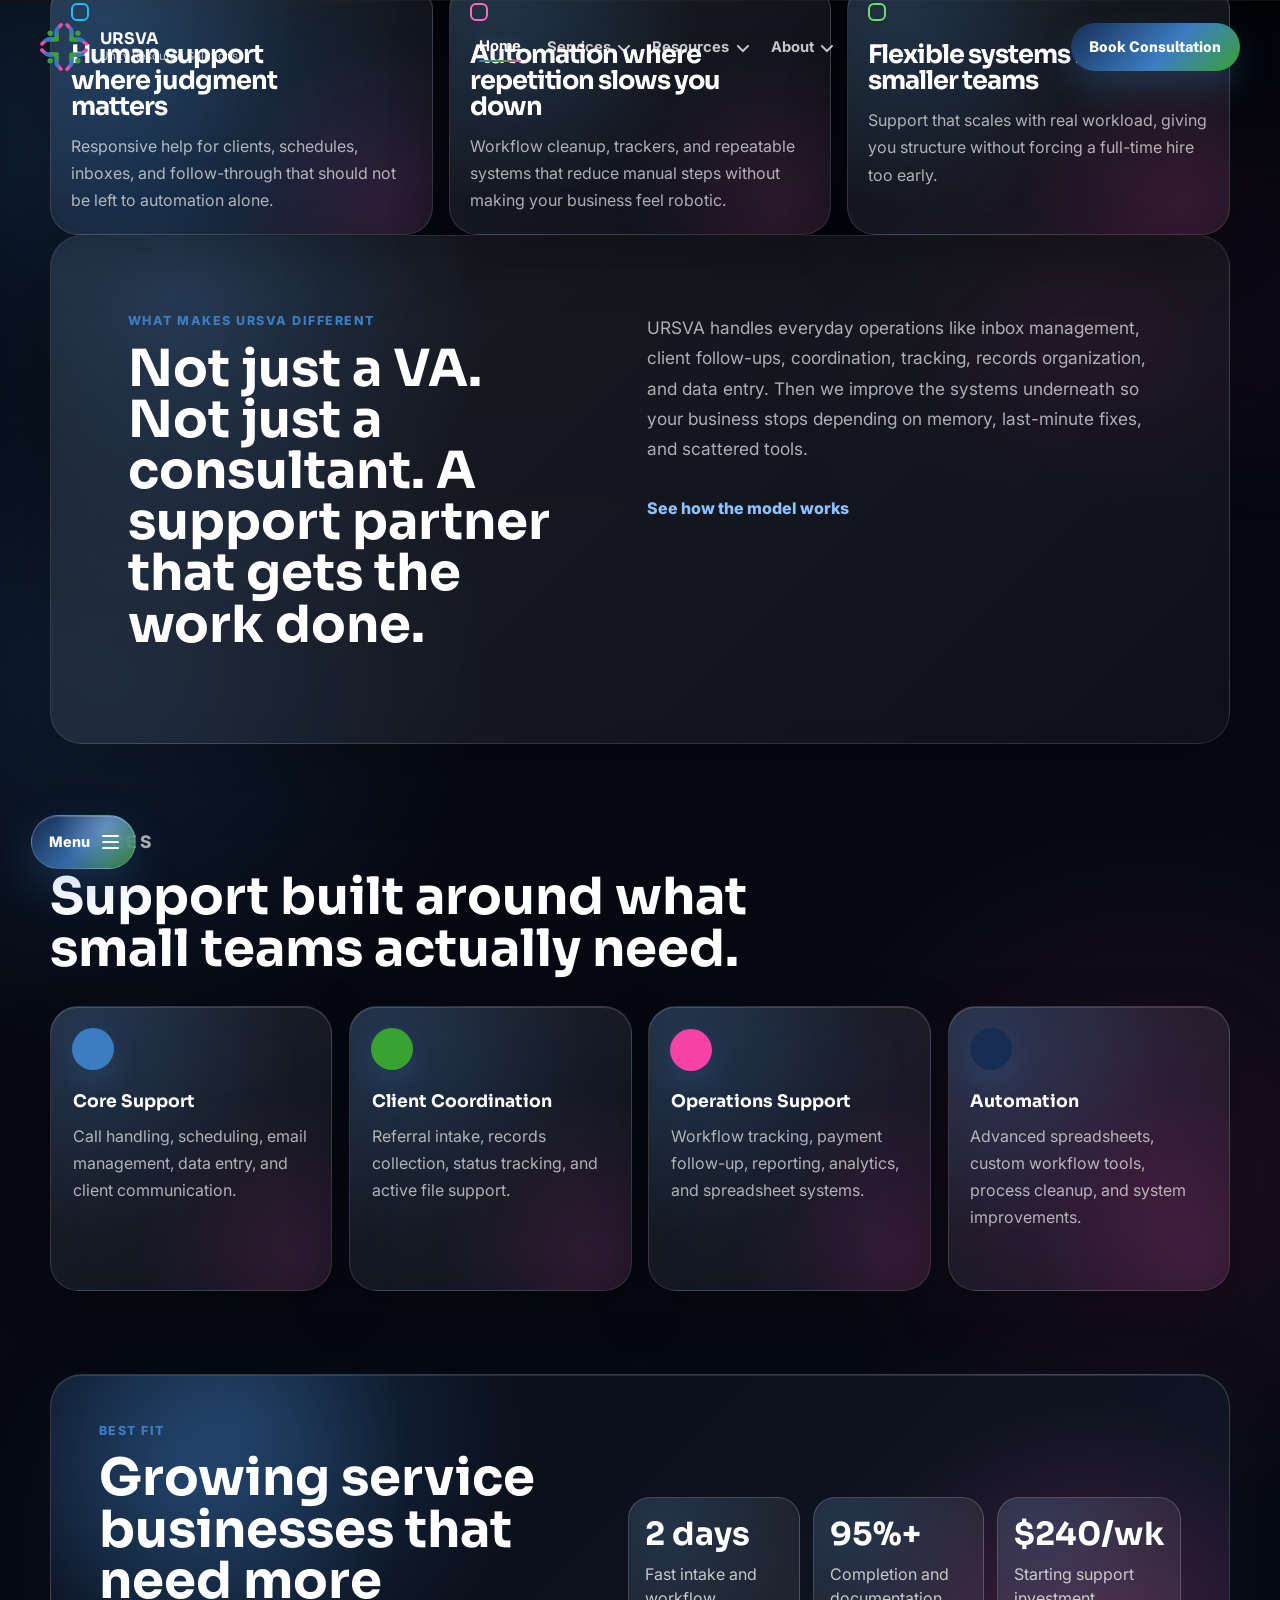
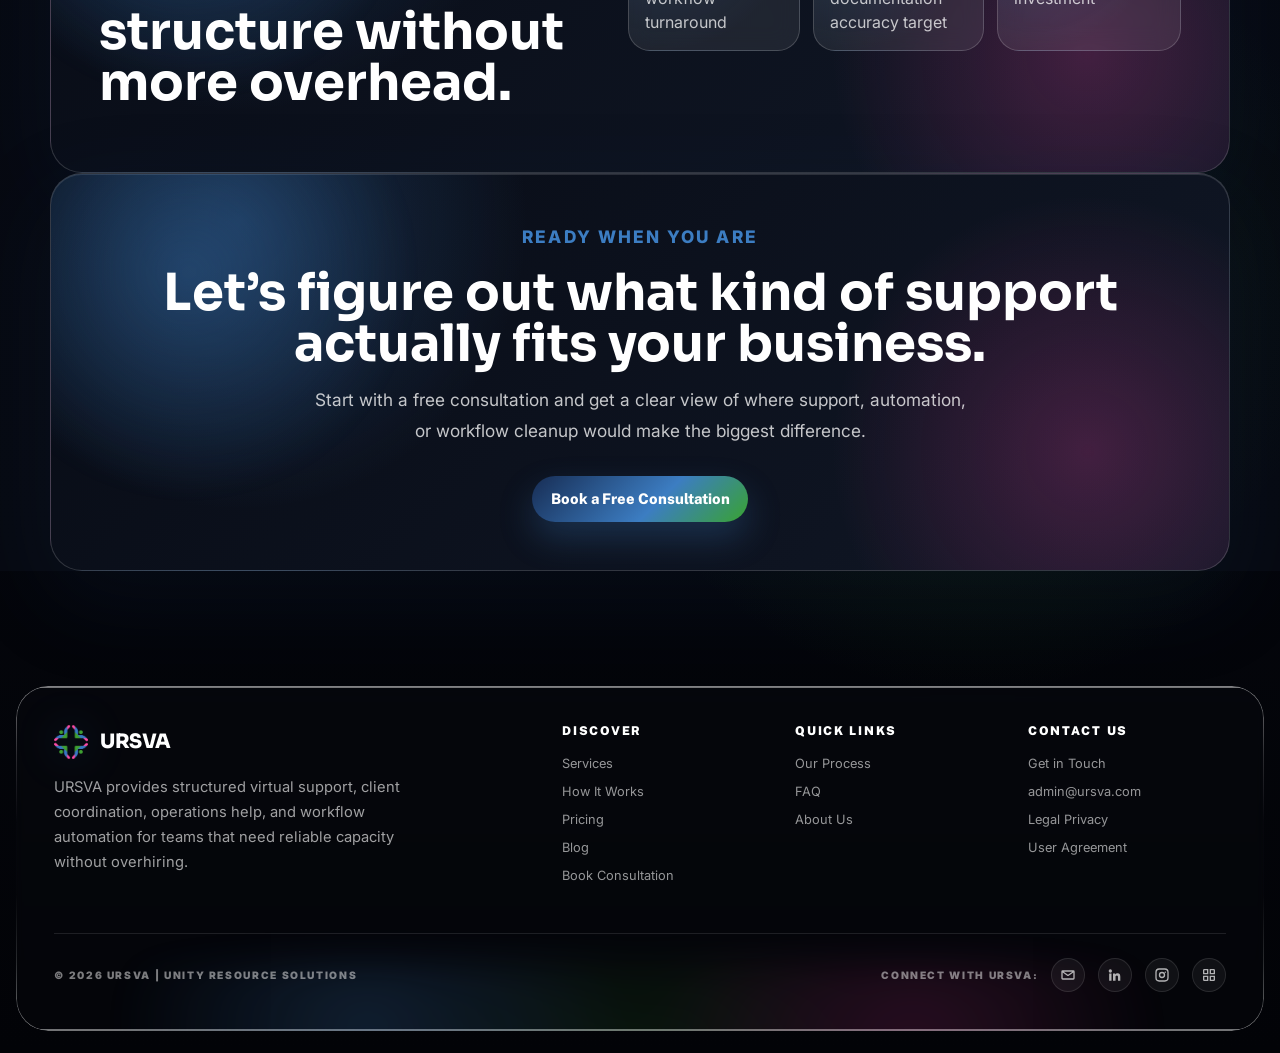
==== commit 96fa50a9: "update website" ====
--- a/index.html
+++ b/index.html
@@ -18,31 +18,25 @@
       href="https://fonts.googleapis.com/css2?family=Inter:wght@300;400;500;600;700;800&family=Public+Sans:wght@400;500;600;700;800&family=Sora:wght@500;600;700;800&display=swap"
       rel="stylesheet"
     />
-    <link rel="stylesheet" href="assets/css/styles.css?v=nav-simple-menu-v1" />
+    <link rel="stylesheet" href="assets/css/styles.css?v=nav-groups-v1" />
   </head>
   <body class="home-page">
     <header class="site-header home-header">
       <a class="brand" href="index.html" aria-label="URSVA home">
         <img src="assets/images/ursva-logo.png" alt="URSVA logo" />
-        <span>
-          <strong>URSVA</strong>
-          <small>Unity Resource Solutions</small>
-        </span>
+        <span><strong>URSVA</strong><small>Unity Resource Solutions</small></span>
       </a>
-
       <button class="nav-toggle" type="button" aria-label="Open menu" aria-expanded="false">
-        <span></span>
-        <span></span>
+        <span></span><span></span>
       </button>
-
       <nav class="site-nav" aria-label="Primary navigation">
         <a class="active" href="index.html">Home</a>
-        <div class="nav-item services-menu">
+        <div class="nav-item nav-dropdown services-menu">
           <a class="nav-link has-menu" href="pages/services.html">Services</a>
           <div class="mega-menu" aria-label="Services menu">
             <div class="mega-menu-header">
-              <h2>Our Services</h2>
-              <p>Choose which services you need for your team.</p>
+              <h2>Services</h2>
+              <p>Choose support, process, and pricing details for your team.</p>
             </div>
             <div class="mega-service-grid">
               <a class="mega-service-link" href="pages/services.html#core-support">
@@ -65,15 +59,67 @@
                 <span><strong>Workflow Automation</strong><small>Custom trackers, spreadsheets, and process cleanup.</small></span>
                 <em></em>
               </a>
-            </div>
-          </div>
-        </div>
-        <a href="pages/how-it-works.html">How It Works</a>
-        <a href="pages/pricing.html">Pricing</a>
-        <a href="pages/blog.html">Blog</a>
-        <a href="pages/contact.html">Contact</a>
+              <a class="mega-service-link priority-link process-link" href="pages/how-it-works.html">
+                <span class="mini-icon blue"></span>
+                <span><strong>How It Works</strong><small>See our onboarding and support process.</small></span>
+                <em></em>
+              </a>
+              <a class="mega-service-link priority-link pricing-link" href="pages/pricing.html">
+                <span class="mini-icon green"></span>
+                <span><strong>Pricing</strong><small>Review plans that scale with your operations.</small></span>
+                <em></em>
+              </a>
+            </div>
+          </div>
+        </div>
+        <div class="nav-item nav-dropdown resources-menu">
+          <a class="nav-link has-menu" href="pages/blog.html">Resources</a>
+          <div class="mega-menu compact" aria-label="Resources menu">
+            <div class="mega-menu-header">
+              <h2>Resources</h2>
+              <p>Helpful answers, proof points, and practical operations notes.</p>
+            </div>
+            <div class="mega-service-grid">
+              <a class="mega-service-link" href="pages/faq.html">
+                <span class="mini-icon blue"></span>
+                <span><strong>FAQ</strong><small>Answers to common support and onboarding questions.</small></span>
+                <em></em>
+              </a>
+              <a class="mega-service-link" href="pages/testimonials.html">
+                <span class="mini-icon green"></span>
+                <span><strong>Testimonials</strong><small>What clients value about structured support.</small></span>
+                <em></em>
+              </a>
+              <a class="mega-service-link" href="pages/blog.html">
+                <span class="mini-icon pink"></span>
+                <span><strong>Blog</strong><small>Ideas for cleaner operations and smarter delegation.</small></span>
+                <em></em>
+              </a>
+            </div>
+          </div>
+        </div>
+        <div class="nav-item nav-dropdown about-menu">
+          <a class="nav-link has-menu" href="pages/about.html">About</a>
+          <div class="mega-menu compact small" aria-label="About menu">
+            <div class="mega-menu-header">
+              <h2>About</h2>
+              <p>Meet URSVA and connect with our team.</p>
+            </div>
+            <div class="mega-service-grid">
+              <a class="mega-service-link" href="pages/about.html">
+                <span class="mini-icon blue"></span>
+                <span><strong>About Us</strong><small>Learn the purpose behind URSVA.</small></span>
+                <em></em>
+              </a>
+              <a class="mega-service-link" href="pages/contact.html">
+                <span class="mini-icon green"></span>
+                <span><strong>Contact</strong><small>Book a consultation or send us a message.</small></span>
+                <em></em>
+              </a>
+            </div>
+          </div>
+        </div>
       </nav>
-
       <a class="header-cta" href="pages/contact.html">Book Consultation</a>
     </header>
 
@@ -83,7 +129,7 @@
           id="virtual-assistant-hero-root"
           data-day-image="assets/images/ursva-assistant-day-hero.jpeg"
           data-sunset-image="assets/images/ursva-assistant-sunset-hero.jpeg"
-          data-night-image="assets/images/ursva-assistant-night-hero.jpeg"
+          data-night-image="assets/images/ursva-assistant-night-hero-hd-v2.jpeg"
           data-contact="pages/contact.html"
         ></div>
       </section>
@@ -210,9 +256,8 @@
           <div>
             <h2>Quick Links</h2>
             <a href="pages/how-it-works.html#onboarding">Our Process</a>
-            <a href="pages/services.html#core-support">Core Support</a>
-            <a href="pages/services.html#coordination">Client Coordination</a>
-            <a href="pages/services.html#automation">Workflow Automation</a>
+            <a href="pages/faq.html">FAQ</a>
+            <a href="pages/about.html">About Us</a>
           </div>
           <div>
             <h2>Contact Us</h2>
@@ -244,7 +289,7 @@
       </div>
     </footer>
 
-    <script type="module" src="assets/js/virtual-assistant-hero.react.js?v=nav-simple-menu-v1"></script>
-    <script src="assets/js/main.js?v=nav-simple-menu-v1"></script>
+    <script type="module" src="assets/js/virtual-assistant-hero.react.js?v=nav-groups-v1"></script>
+    <script src="assets/js/main.js?v=nav-groups-v1"></script>
   </body>
 </html>
--- a/assets/css/styles.css
+++ b/assets/css/styles.css
@@ -10,6 +10,7 @@
   --green-dark: #246d28;
   --pink: #f742a7;
   --pink-dark: #b61f72;
+  --purple: #8d63ff;
   --shadow: 0 26px 70px rgba(0, 0, 0, 0.4);
   --embedded-nav-top: 0px;
   --embedded-nav-padding-y: 0.72rem;
@@ -60,32 +61,25 @@
 }
 
 .site-header {
-  position: sticky;
+  position: absolute;
   top: var(--embedded-nav-top);
-  left: auto;
+  right: 0;
+  left: 0;
   z-index: 80;
   display: grid;
   grid-template-columns: auto 1fr auto;
   align-items: center;
-  gap: 1.5rem;
+  gap: clamp(1rem, 3vw, 2rem);
   width: min(1280px, calc(100% - 24px));
   margin: 0 auto;
-  padding: var(--embedded-nav-padding-y) var(--embedded-nav-padding-x);
-  background:
-    radial-gradient(circle at 88% 52%, rgba(60, 125, 194, 0.26), transparent 11rem),
-    radial-gradient(circle at 6% 44%, rgba(247, 66, 167, 0.12), transparent 9rem),
-    linear-gradient(135deg, rgba(255, 255, 255, 0.12), rgba(255, 255, 255, 0.04)),
-    rgba(0, 0, 0, 0.28);
-  border: 1px solid rgba(255, 255, 255, 0.28);
-  border-top: 0;
-  border-radius: 0 0 30px 30px;
-  box-shadow:
-    inset 0 1px 1px rgba(255, 255, 255, 0.16),
-    inset 0 -1px 0 rgba(255, 255, 255, 0.08),
-    0 18px 60px rgba(0, 0, 0, 0.32);
+  padding: clamp(1rem, 1.8vw, 1.5rem) var(--embedded-nav-padding-x);
+  background: transparent;
+  border: 0;
+  border-radius: 0;
+  box-shadow: none;
   transform: none;
-  backdrop-filter: blur(18px) saturate(150%);
-  -webkit-backdrop-filter: blur(18px) saturate(150%);
+  backdrop-filter: none;
+  -webkit-backdrop-filter: none;
 }
 
 .home-header {
@@ -109,29 +103,62 @@
 .site-header .site-nav .nav-link {
   position: relative;
   z-index: 1;
-  padding: 0.72rem 0.55rem;
+  padding: 0.5rem 0;
   background: transparent;
   transition: color 180ms ease, text-shadow 180ms ease, transform 180ms ease;
+}
+
+.site-header .site-nav > a::before,
+.site-header .site-nav .nav-link::before {
+  content: "";
+  position: absolute;
+  right: 0;
+  bottom: 0.08rem;
+  left: 0;
+  height: 2px;
+  border-radius: 999px;
+  opacity: 0;
+  background: linear-gradient(90deg, var(--blue), var(--green), var(--pink));
+  box-shadow:
+    0 0 16px rgba(60, 125, 194, 0.58),
+    0 0 22px rgba(247, 66, 167, 0.2);
+  transform: scaleX(0.35);
+  transform-origin: center;
+  transition: opacity 180ms ease, transform 220ms ease;
 }
 
 .site-header .site-nav > a:hover,
 .site-header .site-nav > a.active,
 .site-header .site-nav .nav-link:hover,
 .site-header .site-nav .nav-link.active,
-.site-header .services-menu.menu-open .nav-link,
-.site-header .services-menu.menu-locked .nav-link {
+.site-header .nav-dropdown.menu-open .nav-link,
+.site-header .nav-dropdown.menu-locked .nav-link {
   color: #fff;
   background: transparent;
   text-shadow: 0 0 18px rgba(255, 255, 255, 0.22);
 }
 
 .site-header .site-nav > a:hover,
-.site-header .site-nav .nav-link:hover {
+.site-header .site-nav > a.active,
+.site-header .site-nav .nav-link:hover,
+.site-header .site-nav .nav-link.active,
+.site-header .nav-dropdown.menu-open .nav-link,
+.site-header .nav-dropdown.menu-locked .nav-link {
   transform: translateY(-1px);
 }
 
+.site-header .site-nav > a:hover::before,
+.site-header .site-nav > a.active::before,
+.site-header .site-nav .nav-link:hover::before,
+.site-header .site-nav .nav-link.active::before,
+.site-header .nav-dropdown.menu-open .nav-link::before,
+.site-header .nav-dropdown.menu-locked .nav-link::before {
+  opacity: 1;
+  transform: scaleX(1);
+}
+
 .site-header .site-nav {
-  gap: clamp(0.55rem, 1.3vw, 1.25rem);
+  gap: clamp(1.2rem, 2vw, 2.25rem);
   padding: 0;
   border: 0;
   border-radius: 0;
@@ -195,29 +222,29 @@
 .site-nav .nav-link:hover,
 .site-nav .nav-link.active {
   color: #fff;
-  background: rgba(60, 125, 194, 0.22);
+  background: transparent;
 }
 
 .nav-item {
   position: relative;
 }
 
-.services-menu::after {
+.nav-dropdown::after {
   content: "";
   position: fixed;
   top: 56px;
   left: 50%;
   z-index: 24;
-  width: min(820px, calc(100% - 56px));
-  height: 50px;
+  width: min(700px, calc(100% - 64px));
+  height: 24px;
   pointer-events: none;
   transform: translateX(-50%);
 }
 
-.services-menu:hover::after,
-.services-menu:focus-within::after,
-.services-menu.menu-open::after,
-.services-menu.menu-locked::after {
+.nav-dropdown:hover::after,
+.nav-dropdown:focus-within::after,
+.nav-dropdown.menu-open::after,
+.nav-dropdown.menu-locked::after {
   pointer-events: auto;
 }
 
@@ -233,39 +260,97 @@
 
 .mega-menu {
   position: fixed;
-  top: 82px;
+  isolation: isolate;
+  top: 72px;
   left: 50%;
   z-index: 25;
-  width: min(900px, calc(100% - 56px));
-  padding: 1.35rem;
-  color: #fff;
-  background:
-    radial-gradient(circle at 74% 84%, rgba(247, 66, 167, 0.2), transparent 18rem),
-    radial-gradient(circle at 12% 6%, rgba(60, 125, 194, 0.2), transparent 18rem),
-    linear-gradient(135deg, #05070d 0%, #070a12 58%, #101623 100%);
-  border: 1px solid rgba(255, 255, 255, 0.12);
-  border-radius: 28px;
-  box-shadow: 0 28px 90px rgba(5, 7, 13, 0.38);
+  width: min(700px, calc(100% - 64px));
+  padding: 0.82rem;
+  color: #fff;
+  background:
+    radial-gradient(circle at 10% 10%, rgba(60, 125, 194, 0.34), transparent 11rem),
+    radial-gradient(circle at 92% 20%, rgba(247, 66, 167, 0.24), transparent 10rem),
+    radial-gradient(circle at 18% 92%, rgba(57, 163, 49, 0.18), transparent 11rem),
+    linear-gradient(135deg, rgba(12, 18, 29, 0.94), rgba(3, 6, 12, 0.9));
+  border: 1px solid rgba(255, 255, 255, 0.2);
+  border-radius: 26px;
+  box-shadow:
+    inset 0 1px 2px rgba(255, 255, 255, 0.2),
+    inset 0 -1px 0 rgba(255, 255, 255, 0.08),
+    0 26px 70px rgba(0, 0, 0, 0.42),
+    0 0 44px rgba(60, 125, 194, 0.1);
   opacity: 0;
   pointer-events: none;
-  transform: translate(-50%, 12px);
-  transition: opacity 180ms ease, transform 180ms ease;
-}
-
-.services-menu:hover .mega-menu,
-.services-menu:focus-within .mega-menu,
-.services-menu.menu-open .mega-menu,
-.services-menu.menu-locked .mega-menu {
+  transform: translate(-50%, 8px) scale(0.985);
+  backdrop-filter: blur(20px) saturate(165%);
+  -webkit-backdrop-filter: blur(20px) saturate(165%);
+  transition: opacity 120ms ease, transform 120ms ease;
+}
+
+.mega-menu::before {
+  content: "";
+  position: absolute;
+  inset: 0;
+  border-radius: inherit;
+  padding: 1.2px;
+  pointer-events: none;
+  background:
+    linear-gradient(180deg, rgba(255, 255, 255, 0.55), rgba(255, 255, 255, 0.08) 36%, rgba(255, 255, 255, 0.1) 68%, rgba(255, 255, 255, 0.48)),
+    linear-gradient(90deg, rgba(32, 191, 247, 0.34), rgba(247, 66, 167, 0.28), rgba(57, 163, 49, 0.28));
+  -webkit-mask:
+    linear-gradient(#fff 0 0) content-box,
+    linear-gradient(#fff 0 0);
+  mask:
+    linear-gradient(#fff 0 0) content-box,
+    linear-gradient(#fff 0 0);
+  -webkit-mask-composite: xor;
+  mask-composite: exclude;
+}
+
+.mega-menu::after {
+  content: "";
+  position: absolute;
+  inset: 0.6rem;
+  z-index: -1;
+  pointer-events: none;
+  background:
+    radial-gradient(circle at 12% 18%, rgba(32, 191, 247, 0.34), transparent 8rem),
+    radial-gradient(circle at 86% 22%, rgba(247, 66, 167, 0.24), transparent 7rem),
+    radial-gradient(circle at 42% 92%, rgba(57, 163, 49, 0.2), transparent 7rem);
+  border-radius: 22px;
+  filter: blur(16px);
+  opacity: 0.56;
+  animation: dropdownAurora 7s ease-in-out infinite alternate;
+}
+
+.nav-dropdown:hover .mega-menu,
+.nav-dropdown:focus-within .mega-menu,
+.nav-dropdown.menu-open .mega-menu,
+.nav-dropdown.menu-locked .mega-menu {
   opacity: 1;
   pointer-events: auto;
-  transform: translate(-50%, 0);
+  transform: translate(-50%, 0) scale(1);
+}
+
+.mega-menu.compact {
+  width: min(430px, calc(100% - 64px));
+}
+
+.mega-menu.compact .mega-service-grid {
+  grid-template-columns: 1fr;
+}
+
+.mega-menu.small {
+  width: min(340px, calc(100% - 64px));
 }
 
 .mega-service-link {
   position: relative;
+  isolation: isolate;
   overflow: hidden;
-  border: 1px solid rgba(255, 255, 255, 0.15);
-  border-radius: 8px;
+  --dropdown-title-color: #8dc2ff;
+  border: 1px solid rgba(255, 255, 255, 0.18);
+  border-radius: 14px;
   transition:
     background 180ms ease,
     border-color 180ms ease,
@@ -274,23 +359,26 @@
 }
 
 .mega-menu-header {
-  margin-bottom: 1.15rem;
-  padding: 0.35rem 0.25rem 0.85rem;
+  position: relative;
+  margin-bottom: 0.65rem;
+  padding: 0.12rem 0.12rem 0.55rem;
   border-bottom: 1px solid rgba(255, 255, 255, 0.12);
 }
 
 .mega-menu-header h2 {
-  margin-bottom: 0.45rem;
-  color: #fff;
-  font-size: clamp(2rem, 3vw, 3rem);
+  margin-bottom: 0.35rem;
+  color: #fff;
+  font-size: clamp(1.18rem, 1.8vw, 1.65rem);
   line-height: 1;
+  text-shadow: 0 2px 16px rgba(0, 0, 0, 0.42);
 }
 
 .mega-menu-header p {
   margin-bottom: 0;
-  color: rgba(255, 255, 255, 0.7);
-  font-size: 1rem;
-  line-height: 1.55;
+  color: rgba(247, 251, 255, 0.86);
+  font-size: 0.78rem;
+  line-height: 1.45;
+  text-shadow: 0 1px 10px rgba(0, 0, 0, 0.36);
 }
 
 .mega-service-link em::after {
@@ -306,48 +394,302 @@
 .mega-service-link:focus,
 .mega-service-link.is-hovering {
   background:
-    radial-gradient(circle at 18% 50%, rgba(78, 177, 255, 0.35), transparent 8rem),
-    linear-gradient(135deg, rgba(60, 125, 194, 0.86), rgba(18, 93, 147, 0.76)),
-    rgba(255, 255, 255, 0.04);
+    radial-gradient(circle 8rem at var(--glow-x, 18%) var(--glow-y, 50%), rgba(255, 255, 255, 0.18), transparent 58%),
+    radial-gradient(circle at 12% 82%, rgba(32, 191, 247, 0.42), transparent 6rem),
+    radial-gradient(circle at 92% 18%, rgba(247, 66, 167, 0.28), transparent 6rem),
+    linear-gradient(180deg, rgba(255, 255, 255, 0.16), rgba(255, 255, 255, 0.035)),
+    rgba(12, 18, 28, 0.84);
   border-color: rgba(39, 189, 247, 0.72);
   box-shadow:
-    0 0 0 1px rgba(39, 189, 247, 0.24),
-    0 0 36px rgba(39, 189, 247, 0.28),
-    0 18px 45px rgba(39, 189, 247, 0.22);
+    inset 0 1px 0 rgba(255, 255, 255, 0.22),
+    inset 0 -1px 0 rgba(255, 255, 255, 0.08),
+    0 0 32px rgba(39, 189, 247, 0.28),
+    0 16px 38px rgba(39, 189, 247, 0.2);
   transform: translateY(-2px);
+}
+
+.mega-service-link::before {
+  content: "";
+  position: absolute;
+  inset: 1px;
+  z-index: 0;
+  pointer-events: none;
+  background:
+    linear-gradient(180deg, rgba(255, 255, 255, 0.18), rgba(255, 255, 255, 0.02) 42%, rgba(255, 255, 255, 0.08)),
+    radial-gradient(circle at 20% 0%, rgba(255, 255, 255, 0.16), transparent 3.8rem);
+  border-radius: inherit;
+  opacity: 0.58;
+  mix-blend-mode: screen;
+}
+
+.mega-service-link::after {
+  content: "";
+  position: absolute;
+  inset: -35% -55%;
+  z-index: 0;
+  pointer-events: none;
+  background:
+    linear-gradient(105deg, transparent 35%, rgba(255, 255, 255, 0.12) 47%, rgba(32, 191, 247, 0.16) 52%, transparent 64%),
+    linear-gradient(105deg, transparent 48%, rgba(247, 66, 167, 0.12) 56%, transparent 68%);
+  opacity: 0;
+  transform: translateX(-38%) rotate(8deg);
+}
+
+.mega-service-link:hover::after,
+.mega-service-link:focus::after,
+.mega-service-link.is-hovering::after {
+  opacity: 1;
+  animation: dropdownLightSweep 1.15s cubic-bezier(0.22, 1, 0.36, 1) both;
 }
 
 .mega-service-link strong {
   position: relative;
   z-index: 1;
-  color: #fff;
-  font-size: 0.98rem;
+  display: inline-block;
+  color: var(--dropdown-title-color);
+  font-size: 0.92rem;
+  font-weight: 900;
+  letter-spacing: -0.015em;
+  line-height: 1.12;
+  text-shadow:
+    0 1px 8px rgba(0, 0, 0, 0.72),
+    0 0 14px color-mix(in srgb, var(--dropdown-title-color) 38%, transparent);
+}
+
+.mega-service-link:hover strong,
+.mega-service-link:focus strong,
+.mega-service-link.is-hovering strong {
+  color: #fff;
+  text-shadow:
+    0 1px 8px rgba(0, 0, 0, 0.72),
+    0 0 18px color-mix(in srgb, var(--dropdown-title-color) 58%, transparent);
+}
+
+.mega-service-link:hover small,
+.mega-service-link:focus small,
+.mega-service-link.is-hovering small {
+  color: rgba(247, 251, 255, 0.94);
+}
+
+.mega-service-link.process-link strong {
+  --dropdown-title-color: #bca7ff;
+}
+
+.mega-service-link.pricing-link strong {
+  --dropdown-title-color: #8dc2ff;
 }
 
 .mega-service-link small {
   display: block;
-  margin-top: 0.28rem;
+  margin-top: 0.32rem;
   position: relative;
   z-index: 1;
-  color: rgba(255, 255, 255, 0.68);
-  font-size: 0.9rem;
-  line-height: 1.45;
+  color: rgba(247, 251, 255, 0.84);
+  font-size: 0.8rem;
+  font-weight: 650;
+  line-height: 1.42;
+  text-shadow: 0 1px 8px rgba(0, 0, 0, 0.46);
+}
+
+.mega-service-grid .mega-service-link:nth-child(4n + 1) {
+  --dropdown-title-color: #8dc2ff;
+}
+
+.mega-service-grid .mega-service-link:nth-child(4n + 2) {
+  --dropdown-title-color: #8ce39a;
+}
+
+.mega-service-grid .mega-service-link:nth-child(4n + 3) {
+  --dropdown-title-color: #ff8ed0;
+}
+
+.mega-service-grid .mega-service-link:nth-child(4n + 4) {
+  --dropdown-title-color: #bca7ff;
+}
+
+.services-menu .mega-service-link:nth-of-type(1) {
+  --dropdown-title-color: #8dc2ff;
+}
+
+.services-menu .mega-service-link:nth-of-type(2) {
+  --dropdown-title-color: #8ce39a;
+}
+
+.services-menu .mega-service-link:nth-of-type(3) {
+  --dropdown-title-color: #ff8ed0;
+}
+
+.services-menu .mega-service-link:nth-of-type(4) {
+  --dropdown-title-color: #bca7ff;
+}
+
+.services-menu .mega-service-link:nth-of-type(5) {
+  --dropdown-title-color: #8dc2ff;
+}
+
+.services-menu .mega-service-link:nth-of-type(6) {
+  --dropdown-title-color: #8ce39a;
 }
 
 .mega-service-grid {
   display: grid;
   grid-template-columns: 1fr 1fr;
-  gap: 0.85rem;
+  gap: 0.58rem;
+}
+
+.services-menu .mega-service-grid {
+  grid-template-columns: minmax(205px, 0.78fr) minmax(0, 1fr);
+  grid-template-rows: repeat(4, minmax(58px, auto));
+  align-items: stretch;
 }
 
 .mega-service-link {
   display: grid;
-  grid-template-columns: auto 1fr auto;
+  grid-template-columns: 1fr auto;
   align-items: center;
-  gap: 0.85rem;
-  min-height: 92px;
-  padding: 1.05rem 1.15rem;
-  background: rgba(255, 255, 255, 0.02);
+  gap: 0.62rem;
+  min-height: 58px;
+  padding: 0.66rem 0.78rem;
+  background:
+    radial-gradient(circle at 18% 0%, rgba(255, 255, 255, 0.18), transparent 3.3rem),
+    linear-gradient(180deg, rgba(255, 255, 255, 0.145), rgba(255, 255, 255, 0.03)),
+    rgba(7, 12, 21, 0.9);
+  box-shadow:
+    inset 0 1px 2px rgba(255, 255, 255, 0.22),
+    inset 0 -1px 0 rgba(255, 255, 255, 0.08),
+    0 10px 24px rgba(0, 0, 0, 0.18);
+}
+
+.mega-service-link > span,
+.mega-service-link em {
+  position: relative;
+  z-index: 1;
+}
+
+.mega-menu .mini-icon {
+  display: none;
+}
+
+.services-menu .mega-service-link:not(.priority-link) {
+  grid-column: 2;
+}
+
+.services-menu .mega-service-link:nth-of-type(1) {
+  grid-row: 1;
+}
+
+.services-menu .mega-service-link:nth-of-type(2) {
+  grid-row: 2;
+}
+
+.services-menu .mega-service-link:nth-of-type(3) {
+  grid-row: 3;
+}
+
+.services-menu .mega-service-link:nth-of-type(4) {
+  grid-row: 4;
+}
+
+.mega-service-link.priority-link {
+  grid-column: 1;
+  align-content: space-between;
+  align-items: stretch;
+  grid-template-columns: 1fr;
+  min-height: 0;
+  padding: 1rem;
+  background:
+    radial-gradient(circle at 10% 8%, rgba(60, 125, 194, 0.48), transparent 6.5rem),
+    radial-gradient(circle at 95% 72%, rgba(247, 66, 167, 0.24), transparent 7rem),
+    linear-gradient(145deg, rgba(255, 255, 255, 0.18), rgba(255, 255, 255, 0.035)),
+    rgba(7, 12, 21, 0.92);
+  border-color: rgba(141, 194, 255, 0.46);
+  border-radius: 16px;
+  box-shadow:
+    inset 0 1px 2px rgba(255, 255, 255, 0.22),
+    inset 0 -1px 0 rgba(255, 255, 255, 0.1),
+    0 16px 38px rgba(60, 125, 194, 0.18);
+}
+
+.mega-service-link.process-link {
+  grid-row: 1 / span 2;
+}
+
+.mega-service-link.pricing-link {
+  grid-row: 3 / span 2;
+}
+
+.mega-service-link.priority-link::before {
+  content: "";
+  position: absolute;
+  inset: 0;
+  border-radius: inherit;
+  padding: 1px;
+  pointer-events: none;
+  background: linear-gradient(135deg, rgba(60, 125, 194, 0.88), rgba(57, 163, 49, 0.44), rgba(247, 66, 167, 0.72));
+  -webkit-mask:
+    linear-gradient(#fff 0 0) content-box,
+    linear-gradient(#fff 0 0);
+  mask:
+    linear-gradient(#fff 0 0) content-box,
+    linear-gradient(#fff 0 0);
+  -webkit-mask-composite: xor;
+  mask-composite: exclude;
+}
+
+.mega-service-link.priority-link::after {
+  border-radius: inherit;
+}
+
+.mega-service-link.priority-link strong {
+  display: block;
+  max-width: 11.5rem;
+  font-size: 1.08rem;
+  line-height: 1.04;
+}
+
+.mega-service-link.priority-link small {
+  max-width: 12rem;
+  color: rgba(247, 251, 255, 0.88);
+}
+
+.mega-service-link.priority-link em {
+  justify-self: start;
+  display: inline-flex;
+  align-items: center;
+  width: 2.1rem;
+  height: 2.1rem;
+  margin-top: 0.85rem;
+  color: #fff;
+  background:
+    radial-gradient(circle at 28% 28%, rgba(255, 255, 255, 0.32), transparent 0.85rem),
+    linear-gradient(135deg, rgba(60, 125, 194, 0.78), rgba(57, 163, 49, 0.44));
+  border: 1px solid rgba(255, 255, 255, 0.18);
+  border-radius: 10px;
+  box-shadow: 0 14px 30px rgba(60, 125, 194, 0.24);
+}
+
+.mega-service-link.pricing-link {
+  background:
+    radial-gradient(circle at 12% 10%, rgba(57, 163, 49, 0.4), transparent 6.5rem),
+    radial-gradient(circle at 96% 74%, rgba(32, 191, 247, 0.26), transparent 7rem),
+    linear-gradient(145deg, rgba(255, 255, 255, 0.18), rgba(255, 255, 255, 0.035)),
+    rgba(8, 13, 22, 0.74);
+  border-color: rgba(96, 222, 170, 0.44);
+}
+
+.mega-service-link.priority-link:hover,
+.mega-service-link.priority-link:focus,
+.mega-service-link.priority-link.is-hovering {
+  background:
+    radial-gradient(circle 10rem at var(--glow-x, 35%) var(--glow-y, 45%), rgba(255, 255, 255, 0.24), transparent 62%),
+    radial-gradient(circle at 14% 18%, rgba(60, 125, 194, 0.62), transparent 8rem),
+    radial-gradient(circle at 92% 78%, rgba(247, 66, 167, 0.36), transparent 8rem),
+    linear-gradient(135deg, rgba(60, 125, 194, 0.45), rgba(14, 17, 32, 0.82));
+  border-color: rgba(141, 194, 255, 0.72);
+  box-shadow:
+    0 0 0 1px rgba(141, 194, 255, 0.2),
+    0 0 42px rgba(60, 125, 194, 0.32),
+    0 22px 55px rgba(247, 66, 167, 0.16);
 }
 
 .mega-service-link em {
@@ -355,6 +697,41 @@
   place-items: center;
   color: rgba(255, 255, 255, 0.62);
   font-style: normal;
+}
+
+.mega-service-link.priority-link em {
+  display: grid;
+  place-items: initial;
+  place-content: center;
+}
+
+@keyframes dropdownAurora {
+  0% {
+    opacity: 0.55;
+    transform: translate3d(-0.35rem, -0.15rem, 0) scale(0.98);
+  }
+  100% {
+    opacity: 0.9;
+    transform: translate3d(0.35rem, 0.25rem, 0) scale(1.02);
+  }
+}
+
+@keyframes dropdownLightSweep {
+  0% {
+    transform: translateX(-42%) rotate(8deg);
+  }
+  100% {
+    transform: translateX(42%) rotate(8deg);
+  }
+}
+
+@media (prefers-reduced-motion: reduce) {
+  .mega-menu::after,
+  .mega-service-link:hover::after,
+  .mega-service-link:focus::after,
+  .mega-service-link.is-hovering::after {
+    animation: none;
+  }
 }
 
 .mini-icon {
@@ -1860,6 +2237,7 @@
 
 .daynight-image.night {
   opacity: var(--night-opacity);
+  filter: contrast(1.04) saturate(1.06);
 }
 
 .window-reflection,
@@ -4155,6 +4533,350 @@
   color: #fff;
 }
 
+.blog-placeholder-page {
+  min-height: 100vh;
+  overflow: hidden;
+}
+
+.blog-placeholder-page .site-footer {
+  display: none;
+}
+
+.blog-placeholder-main {
+  display: grid;
+  height: 100vh;
+  place-items: center;
+  overflow: hidden;
+}
+
+.blog-empty-hero {
+  position: relative;
+  display: grid;
+  grid-template-columns: minmax(0, 0.88fr) minmax(300px, 0.72fr);
+  gap: clamp(1.5rem, 5vw, 4rem);
+  align-items: center;
+  width: min(1120px, calc(100% - 32px));
+  height: 100vh;
+  min-height: 0;
+  margin: 0 auto;
+  padding: clamp(6rem, 11vh, 8rem) 0 clamp(1.8rem, 5vh, 3rem);
+  overflow: hidden;
+}
+
+.blog-empty-hero::before,
+.blog-empty-hero::after {
+  content: "";
+  position: absolute;
+  z-index: -2;
+  border-radius: 999px;
+  filter: blur(14px);
+}
+
+.blog-empty-hero::before {
+  top: 12%;
+  right: -18%;
+  width: min(46vw, 34rem);
+  height: min(46vw, 34rem);
+  background: radial-gradient(circle, rgba(60, 125, 194, 0.34), transparent 66%);
+}
+
+.blog-empty-hero::after {
+  bottom: -20%;
+  left: -18%;
+  width: min(48vw, 36rem);
+  height: min(48vw, 36rem);
+  background:
+    radial-gradient(circle at 35% 32%, rgba(247, 66, 167, 0.25), transparent 58%),
+    radial-gradient(circle at 70% 70%, rgba(57, 163, 49, 0.22), transparent 62%);
+}
+
+.blog-empty-copy {
+  position: relative;
+  z-index: 2;
+  max-width: 620px;
+  animation: fade-rise 0.75s ease-out both;
+}
+
+.blog-lost-text {
+  margin: 0 0 0.85rem;
+  color: rgba(247, 251, 255, 0.58);
+  font-size: 0.92rem;
+  font-weight: 700;
+  letter-spacing: 0.03em;
+}
+
+.blog-title-wrap {
+  position: relative;
+  display: inline-block;
+  margin-bottom: 1rem;
+}
+
+.blog-title-wrap h1 {
+  max-width: 610px;
+  margin: 0;
+  color: #fff;
+  font-family: "Inter", "Public Sans", sans-serif;
+  font-size: clamp(3.1rem, 7vw, 5.75rem);
+  font-weight: 700;
+  line-height: 0.94;
+  letter-spacing: -0.075em;
+  text-wrap: balance;
+}
+
+.blog-empty-copy > p:not(.blog-lost-text) {
+  max-width: 560px;
+  margin: 0 0 1.7rem;
+  color: rgba(247, 251, 255, 0.68);
+  font-size: clamp(0.98rem, 1.45vw, 1.12rem);
+  line-height: 1.75;
+}
+
+.blog-empty-copy mark {
+  display: inline-flex;
+  align-items: center;
+  margin: 0 0.08rem;
+  padding: 0.05rem 0.52rem 0.12rem;
+  color: #f8fbff;
+  background:
+    linear-gradient(135deg, rgba(60, 125, 194, 0.48), rgba(247, 66, 167, 0.18)),
+    rgba(255, 255, 255, 0.08);
+  border: 1px solid rgba(255, 255, 255, 0.12);
+  border-radius: 8px;
+  font-weight: 800;
+}
+
+.blog-deco {
+  position: absolute;
+  z-index: 2;
+  pointer-events: none;
+  animation: floatSlow 5s ease-in-out infinite;
+}
+
+.blog-deco-spark {
+  top: -1.4rem;
+  left: -1.35rem;
+  display: grid;
+  width: 2.45rem;
+  height: 2.45rem;
+  place-items: center;
+  color: #fff;
+  background: linear-gradient(135deg, var(--blue), var(--pink));
+  border-radius: 12px;
+  box-shadow:
+    0 0 22px rgba(60, 125, 194, 0.36),
+    0 0 34px rgba(247, 66, 167, 0.24);
+}
+
+.blog-deco-dot {
+  right: 8%;
+  bottom: -0.45rem;
+  width: 1.1rem;
+  height: 1.1rem;
+  background: linear-gradient(135deg, var(--green), var(--blue));
+  border-radius: 999px;
+  box-shadow: 0 0 24px rgba(57, 163, 49, 0.4);
+  animation-delay: 0.8s;
+}
+
+.blog-empty-cards {
+  display: grid;
+  max-width: 470px;
+  gap: 0.72rem;
+}
+
+.blog-empty-card {
+  display: grid;
+  grid-template-columns: auto 1fr auto;
+  gap: 0.85rem;
+  align-items: center;
+  min-height: 74px;
+  padding: 0.78rem 1rem 0.78rem 0.78rem;
+  color: #fff;
+  background:
+    radial-gradient(circle at 14% 12%, rgba(255, 255, 255, 0.18), transparent 4rem),
+    linear-gradient(135deg, rgba(255, 255, 255, 0.12), rgba(255, 255, 255, 0.035)),
+    rgba(6, 9, 16, 0.72);
+  border: 1px solid rgba(255, 255, 255, 0.14);
+  border-radius: 22px;
+  box-shadow:
+    inset 0 1px 2px rgba(255, 255, 255, 0.18),
+    0 14px 34px rgba(0, 0, 0, 0.2);
+  backdrop-filter: blur(16px) saturate(150%);
+  -webkit-backdrop-filter: blur(16px) saturate(150%);
+  transition: border-color 180ms ease, box-shadow 180ms ease, transform 180ms ease;
+}
+
+.blog-empty-card:hover,
+.blog-empty-card:focus-visible {
+  border-color: rgba(141, 194, 255, 0.55);
+  box-shadow:
+    inset 0 1px 2px rgba(255, 255, 255, 0.24),
+    0 0 30px rgba(60, 125, 194, 0.22),
+    0 20px 46px rgba(0, 0, 0, 0.28);
+  transform: translateY(-3px);
+}
+
+.blog-card-orb {
+  display: grid;
+  width: 3rem;
+  height: 3rem;
+  place-items: center;
+  color: #fff;
+  background:
+    radial-gradient(circle at 28% 28%, rgba(255, 255, 255, 0.32), transparent 1.1rem),
+    linear-gradient(135deg, rgba(60, 125, 194, 0.86), rgba(247, 66, 167, 0.48));
+  border-radius: 999px;
+  box-shadow: 0 12px 30px rgba(60, 125, 194, 0.24);
+  transition: transform 180ms ease;
+}
+
+.blog-card-orb.green {
+  background:
+    radial-gradient(circle at 28% 28%, rgba(255, 255, 255, 0.32), transparent 1.1rem),
+    linear-gradient(135deg, rgba(57, 163, 49, 0.84), rgba(60, 125, 194, 0.62));
+}
+
+.blog-card-orb svg {
+  width: 1.25rem;
+  height: 1.25rem;
+  fill: currentColor;
+}
+
+.blog-empty-card:hover .blog-card-orb,
+.blog-empty-card:focus-visible .blog-card-orb {
+  transform: scale(1.05);
+}
+
+.blog-empty-card strong,
+.blog-empty-card small {
+  display: block;
+}
+
+.blog-empty-card strong {
+  font-size: 0.95rem;
+}
+
+.blog-empty-card small {
+  margin-top: 0.15rem;
+  color: rgba(247, 251, 255, 0.58);
+  font-size: 0.78rem;
+}
+
+.blog-empty-card em {
+  color: rgba(255, 255, 255, 0.68);
+  font-size: 1.75rem;
+  font-style: normal;
+  line-height: 1;
+  transition: color 180ms ease, transform 180ms ease;
+}
+
+.blog-empty-card:hover em,
+.blog-empty-card:focus-visible em {
+  color: #fff;
+  transform: translateX(6px);
+}
+
+.blog-empty-visual {
+  position: relative;
+  display: grid;
+  min-height: min(54vw, 31rem);
+  place-items: center;
+  animation: fade-rise 0.75s ease-out 0.12s both;
+}
+
+.blog-empty-visual::before {
+  content: "";
+  position: absolute;
+  inset: 15% 2% 8% 8%;
+  background:
+    radial-gradient(circle at 62% 46%, rgba(141, 194, 255, 0.28), transparent 26%),
+    linear-gradient(135deg, rgba(255, 255, 255, 0.11), rgba(255, 255, 255, 0.02));
+  border: 1px solid rgba(255, 255, 255, 0.12);
+  border-radius: 44px;
+  box-shadow:
+    inset 0 1px 2px rgba(255, 255, 255, 0.16),
+    0 34px 90px rgba(0, 0, 0, 0.28);
+  transform: rotate(-5deg);
+  backdrop-filter: blur(18px);
+  -webkit-backdrop-filter: blur(18px);
+}
+
+.robot-hand {
+  position: relative;
+  z-index: 2;
+  width: min(40vw, 31rem);
+  min-width: 300px;
+  filter:
+    drop-shadow(0 24px 36px rgba(0, 0, 0, 0.45))
+    drop-shadow(0 0 32px rgba(60, 125, 194, 0.22));
+  transform-origin: 48% 58%;
+  animation: robotHandFloat 6s ease-in-out infinite;
+}
+
+.robot-fingers rect {
+  stroke: rgba(255, 255, 255, 0.42);
+  stroke-width: 3;
+}
+
+.robot-glow-path {
+  fill: none;
+  stroke: url(#robotPalm);
+  stroke-linecap: round;
+  stroke-width: 7;
+  stroke-dasharray: 12 18;
+  opacity: 0.72;
+  animation: robotDash 7s linear infinite;
+}
+
+.robot-palm,
+.robot-wrist {
+  stroke: rgba(255, 255, 255, 0.18);
+  stroke-width: 2;
+}
+
+.robot-orbit {
+  position: absolute;
+  z-index: 1;
+  border: 1px dashed rgba(255, 255, 255, 0.16);
+  border-radius: 999px;
+  pointer-events: none;
+}
+
+.robot-orbit-one {
+  width: 72%;
+  height: 72%;
+  border-color: rgba(141, 194, 255, 0.22);
+  animation: orbitSpin 18s linear infinite;
+}
+
+.robot-orbit-two {
+  width: 52%;
+  height: 52%;
+  border-color: rgba(247, 66, 167, 0.18);
+  animation: orbitSpin 24s linear reverse infinite;
+}
+
+@keyframes robotHandFloat {
+  0%, 100% {
+    transform: translate3d(0, 0, 0) rotate(-3deg) scale(1);
+  }
+  50% {
+    transform: translate3d(0, -12px, 0) rotate(1deg) scale(1.02);
+  }
+}
+
+@keyframes robotDash {
+  to {
+    stroke-dashoffset: -120;
+  }
+}
+
+@keyframes orbitSpin {
+  to {
+    transform: rotate(360deg);
+  }
+}
+
 .blog-hero {
   position: relative;
   display: grid;
@@ -4376,6 +5098,185 @@
 .blog-card p:not(.post-meta) {
   color: rgba(247, 251, 255, 0.64);
   line-height: 1.7;
+}
+
+.about-hero {
+  width: min(1040px, calc(100% - 32px));
+  padding: 7rem 0 1.25rem;
+  grid-template-columns: minmax(0, 1fr) minmax(220px, 280px);
+  align-items: center;
+  gap: clamp(1.5rem, 4vw, 3rem);
+}
+
+.about-hero h1 {
+  max-width: 780px;
+  font-size: clamp(2.6rem, 5vw, 4.6rem);
+}
+
+.about-hero p:not(.eyebrow) {
+  max-width: 720px;
+}
+
+.founder-card {
+  position: relative;
+  width: min(280px, 100%);
+  justify-self: end;
+  overflow: hidden;
+  padding: 0.55rem;
+  border: 1px solid rgba(255, 255, 255, 0.12);
+  border-radius: 24px;
+}
+
+.founder-card img {
+  width: 100%;
+  aspect-ratio: 4 / 5;
+  object-fit: cover;
+  object-position: center top;
+  border-radius: 18px;
+}
+
+.founder-card figcaption {
+  display: flex;
+  position: absolute;
+  right: 1.35rem;
+  bottom: 1rem;
+  left: 1.35rem;
+  align-items: flex-start;
+  flex-direction: column;
+  gap: 0.2rem;
+  padding: 0.8rem;
+  background: rgba(5, 7, 13, 0.68);
+  border: 1px solid rgba(255, 255, 255, 0.12);
+  border-radius: 18px;
+  backdrop-filter: blur(14px);
+  -webkit-backdrop-filter: blur(14px);
+}
+
+.founder-card figcaption strong {
+  color: #fff;
+  font-family: "Sora", sans-serif;
+  font-size: 1rem;
+}
+
+.founder-card figcaption span {
+  color: rgba(247, 251, 255, 0.66);
+  font-size: 0.88rem;
+}
+
+.about-purpose-grid,
+.testimonial-grid {
+  display: grid;
+  grid-template-columns: repeat(3, minmax(0, 1fr));
+  gap: 1rem;
+}
+
+.about-purpose-grid {
+  width: min(1040px, calc(100% - 32px));
+  padding: 1.25rem 0 2rem;
+}
+
+.purpose-card,
+.testimonial-card,
+.faq-card {
+  padding: clamp(1rem, 2vw, 1.35rem);
+  border: 1px solid rgba(255, 255, 255, 0.1);
+  border-radius: 28px;
+}
+
+.purpose-card h2,
+.faq-card h2 {
+  margin-top: 0.8rem;
+  color: #fff;
+  font-family: "Sora", sans-serif;
+  font-size: clamp(1.15rem, 1.7vw, 1.45rem);
+  line-height: 1.1;
+}
+
+.purpose-card p,
+.faq-card p,
+.testimonial-card p {
+  color: rgba(247, 251, 255, 0.68);
+  line-height: 1.7;
+}
+
+.faq-list {
+  display: grid;
+  max-width: 920px;
+  gap: 0.85rem;
+}
+
+.faq-card {
+  overflow: hidden;
+  padding: 0;
+}
+
+.faq-card summary {
+  display: flex;
+  align-items: center;
+  justify-content: space-between;
+  gap: 1rem;
+  padding: clamp(1rem, 2vw, 1.3rem);
+  cursor: pointer;
+  list-style: none;
+}
+
+.faq-card summary::-webkit-details-marker {
+  display: none;
+}
+
+.faq-card summary span {
+  color: #fff;
+  font-family: "Sora", sans-serif;
+  font-size: clamp(1.05rem, 1.7vw, 1.35rem);
+  font-weight: 700;
+  line-height: 1.15;
+}
+
+.faq-card summary::after {
+  content: "+";
+  display: grid;
+  flex: 0 0 auto;
+  width: 2rem;
+  height: 2rem;
+  place-items: center;
+  color: #fff;
+  background: linear-gradient(135deg, rgba(60, 125, 194, 0.7), rgba(57, 163, 49, 0.45));
+  border: 1px solid rgba(255, 255, 255, 0.16);
+  border-radius: 999px;
+  box-shadow: 0 12px 28px rgba(60, 125, 194, 0.22);
+  transition: transform 180ms ease, background 180ms ease;
+}
+
+.faq-card[open] summary::after {
+  background: linear-gradient(135deg, rgba(247, 66, 167, 0.62), rgba(60, 125, 194, 0.68));
+  transform: rotate(45deg);
+}
+
+.faq-card p {
+  margin: 0;
+  padding: 0 clamp(1rem, 2vw, 1.3rem) clamp(1rem, 2vw, 1.3rem);
+}
+
+.faq-card:not([open]) p {
+  display: none;
+}
+
+.testimonial-card {
+  display: flex;
+  align-items: flex-start;
+  flex-direction: column;
+  gap: 1rem;
+}
+
+.testimonial-card p {
+  color: rgba(247, 251, 255, 0.78);
+  font-size: clamp(1rem, 1.5vw, 1.1rem);
+}
+
+.testimonial-card strong {
+  margin-top: auto;
+  color: #fff;
+  font-family: "Sora", sans-serif;
 }
 
 @media (max-width: 980px) {
@@ -4481,15 +5382,26 @@
     font-size: 0.92rem;
   }
 
-  .services-menu:hover .mega-menu,
-  .services-menu:focus-within .mega-menu,
-  .services-menu.menu-open .mega-menu,
-  .services-menu.menu-locked .mega-menu {
+  .nav-dropdown:hover .mega-menu,
+  .nav-dropdown:focus-within .mega-menu,
+  .nav-dropdown.menu-open .mega-menu,
+  .nav-dropdown.menu-locked .mega-menu {
     transform: none;
   }
 
   .mega-service-grid {
     grid-template-columns: 1fr;
+  }
+
+  .services-menu .mega-service-grid {
+    grid-template-columns: 1fr;
+  }
+
+  .services-menu .mega-service-link:not(.priority-link),
+  .services-menu .mega-service-link.priority-link {
+    grid-column: auto;
+    grid-row: auto;
+    order: initial;
   }
 
   .hero,
@@ -4500,8 +5412,17 @@
   .onboarding-step,
   .onboarding-management,
   .pricing-layout,
-  .contact-layout {
+  .contact-layout,
+  .about-hero,
+  .about-purpose-grid,
+  .testimonial-grid,
+  .faq-list {
     grid-template-columns: 1fr;
+  }
+
+  .founder-card {
+    width: min(240px, 100%);
+    justify-self: start;
   }
 
   .onboarding-timeline {
@@ -4571,6 +5492,31 @@
 
   .pricing-options-panel {
     padding-top: 3rem;
+  }
+
+  .blog-empty-hero {
+    grid-template-columns: 1fr;
+    align-content: center;
+    gap: 1rem;
+    padding-top: 6.8rem;
+  }
+
+  .blog-empty-copy {
+    max-width: 620px;
+  }
+
+  .blog-empty-visual {
+    position: absolute;
+    right: -18%;
+    bottom: -12%;
+    width: min(74vw, 34rem);
+    min-height: min(56vw, 25rem);
+    opacity: 0.46;
+  }
+
+  .robot-hand {
+    width: min(58vw, 28rem);
+    min-width: 260px;
   }
 
   .assistant-onboarding {
@@ -4662,6 +5608,52 @@
 
   .blog-hero {
     padding: 7.4rem 0 2.6rem;
+  }
+
+  .blog-empty-hero {
+    width: min(100% - 28px, 1120px);
+    padding-top: 6.25rem;
+    padding-bottom: 1.2rem;
+  }
+
+  .blog-title-wrap h1 {
+    max-width: 24rem;
+    font-size: clamp(2.7rem, 16vw, 4rem);
+  }
+
+  .blog-empty-copy > p:not(.blog-lost-text) {
+    max-width: 30rem;
+    margin-bottom: 1rem;
+    font-size: 0.92rem;
+    line-height: 1.62;
+  }
+
+  .blog-empty-cards {
+    gap: 0.55rem;
+  }
+
+  .blog-empty-card {
+    min-height: 62px;
+    padding: 0.65rem 0.82rem 0.65rem 0.65rem;
+    border-radius: 18px;
+  }
+
+  .blog-card-orb {
+    width: 2.45rem;
+    height: 2.45rem;
+  }
+
+  .blog-empty-visual {
+    right: -45%;
+    bottom: -16%;
+    opacity: 0.34;
+  }
+
+  .blog-deco-spark {
+    top: -1.05rem;
+    left: -0.65rem;
+    width: 2rem;
+    height: 2rem;
   }
 
   .blog-hero h1 {
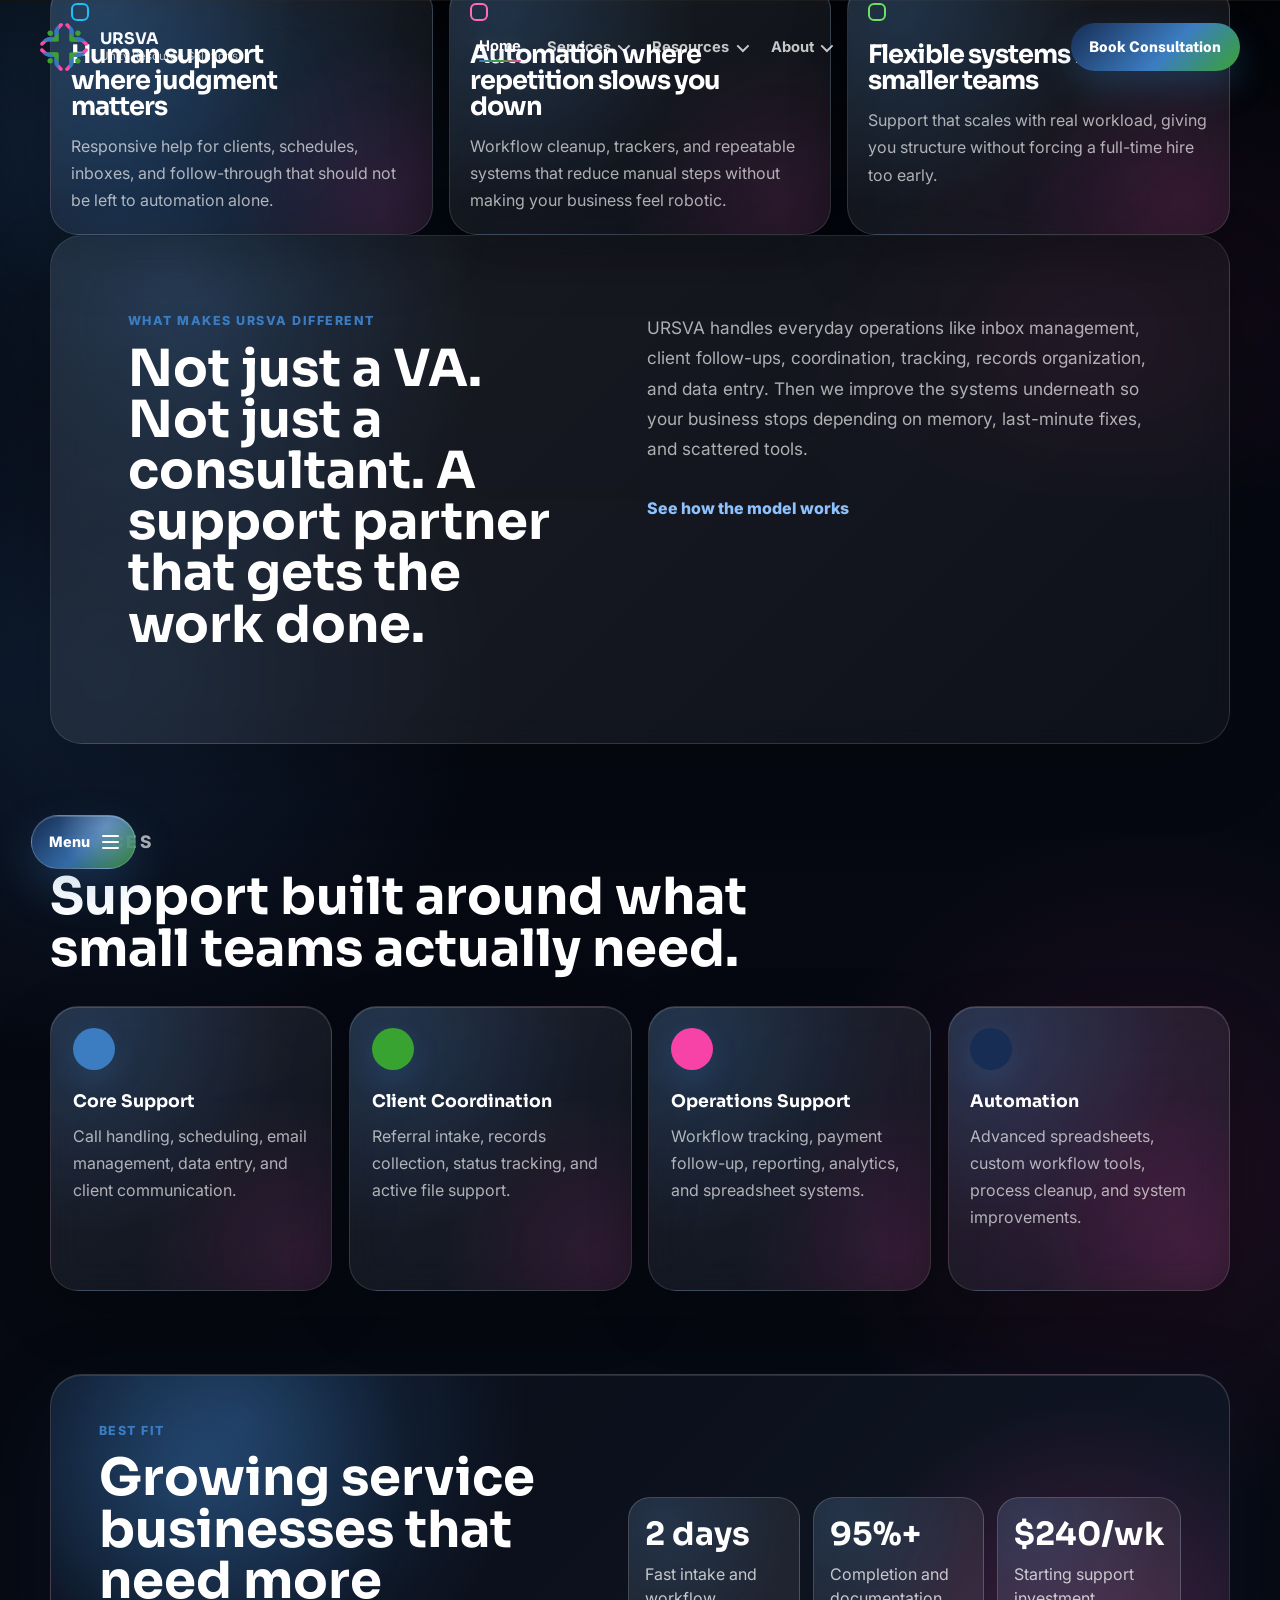
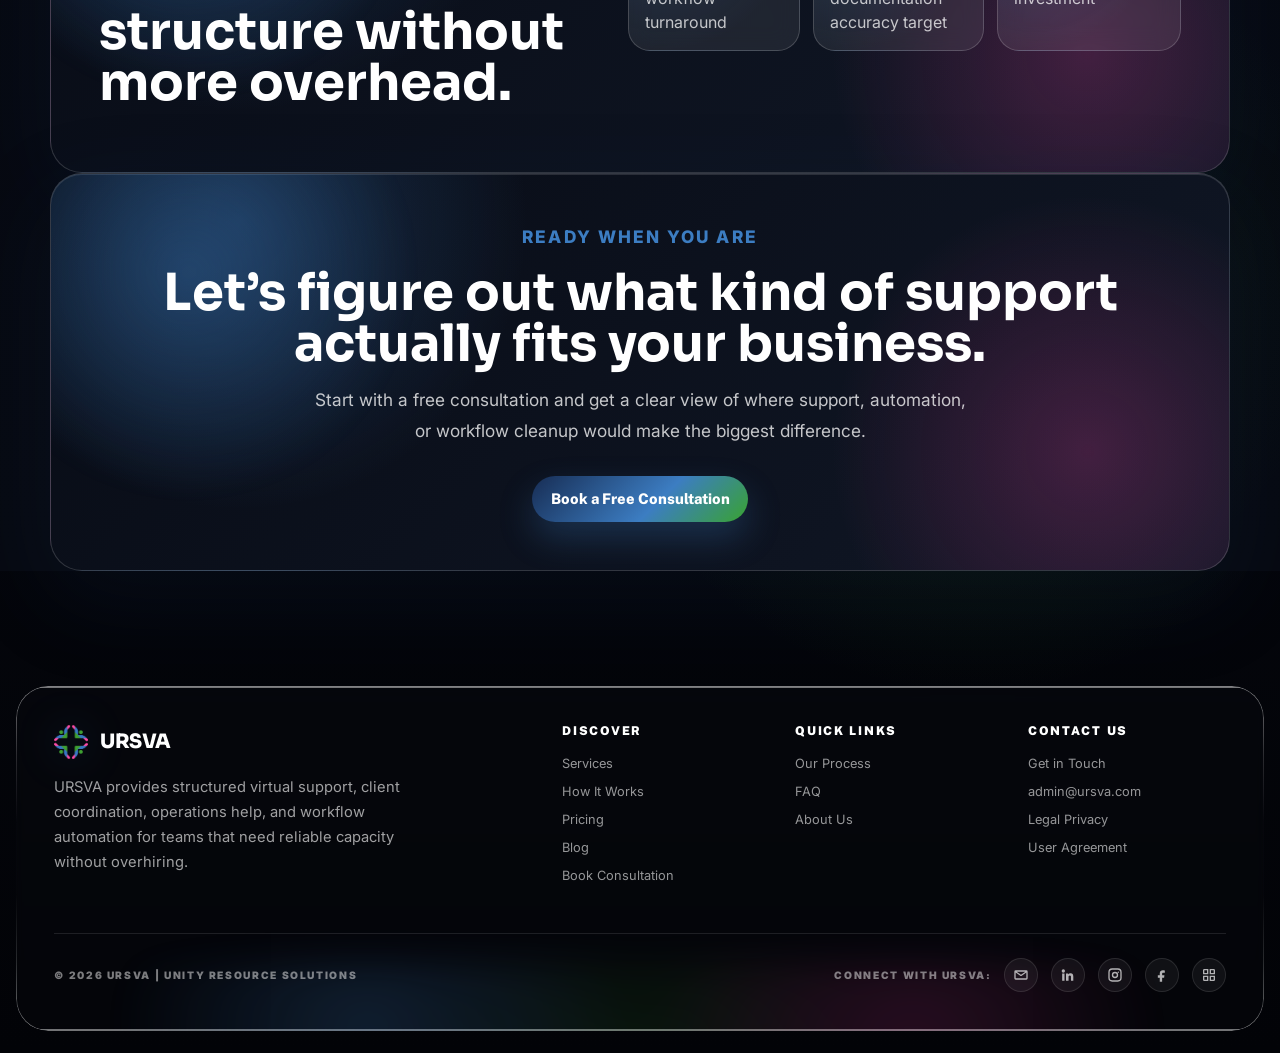
==== commit 772b548a: "update website" ====
--- a/index.html
+++ b/index.html
@@ -279,8 +279,11 @@
           <a href="https://www.linkedin.com/company/unityrsva/posts/?feedView=all" target="_blank" rel="noopener" aria-label="Visit URSVA on LinkedIn">
             <svg viewBox="0 0 24 24" aria-hidden="true"><path d="M4.98 3.5A2.48 2.48 0 1 1 5 8.46 2.48 2.48 0 0 1 4.98 3.5ZM3.25 9.75h3.5V20.5h-3.5V9.75Zm5.75 0h3.35v1.47h.05c.47-.88 1.62-1.8 3.33-1.8 3.56 0 4.22 2.34 4.22 5.38v5.7h-3.5v-5.05c0-1.2-.02-2.75-1.68-2.75-1.68 0-1.94 1.31-1.94 2.67v5.13H9V9.75Z" /></svg>
           </a>
-          <a href="https://www.instagram.com/" target="_blank" rel="noopener" aria-label="Visit URSVA on Instagram">
+          <a href="https://www.instagram.com/unityrsva/" target="_blank" rel="noopener" aria-label="Visit URSVA on Instagram">
             <svg viewBox="0 0 24 24" aria-hidden="true"><path d="M7.75 2h8.5A5.76 5.76 0 0 1 22 7.75v8.5A5.76 5.76 0 0 1 16.25 22h-8.5A5.76 5.76 0 0 1 2 16.25v-8.5A5.76 5.76 0 0 1 7.75 2Zm0 2A3.75 3.75 0 0 0 4 7.75v8.5A3.75 3.75 0 0 0 7.75 20h8.5A3.75 3.75 0 0 0 20 16.25v-8.5A3.75 3.75 0 0 0 16.25 4h-8.5ZM12 7.25A4.75 4.75 0 1 1 12 16.75 4.75 4.75 0 0 1 12 7.25Zm0 2A2.75 2.75 0 1 0 12 14.75 2.75 2.75 0 0 0 12 9.25Zm5.05-2.65a1.1 1.1 0 1 1 0 2.2 1.1 1.1 0 0 1 0-2.2Z" /></svg>
+          </a>
+          <a href="https://www.facebook.com/unityrsva/" target="_blank" rel="noopener" aria-label="Visit URSVA on Facebook">
+            <svg viewBox="0 0 24 24" aria-hidden="true"><path d="M14 8.5h2.25V5.25A10.2 10.2 0 0 0 13.4 5c-2.82 0-4.75 1.72-4.75 4.86v2.64H5.75V16h2.9v6h3.55v-6h2.95l.47-3.5H12.2V10.2c0-1.01.27-1.7 1.8-1.7Z" /></svg>
           </a>
           <a href="pages/services.html" aria-label="Explore URSVA services">
             <svg viewBox="0 0 24 24" aria-hidden="true"><path d="M5 3h6v8H3V5a2 2 0 0 1 2-2Zm0 2v4h4V5H5Zm8-2h6a2 2 0 0 1 2 2v6h-8V3Zm2 2v4h4V5h-4ZM3 13h8v8H5a2 2 0 0 1-2-2v-6Zm2 2v4h4v-4H5Zm8-2h8v6a2 2 0 0 1-2 2h-6v-8Zm2 2v4h4v-4h-4Z" /></svg>
--- a/assets/css/styles.css
+++ b/assets/css/styles.css
@@ -3078,19 +3078,6 @@
   box-shadow: inset 0 1px 0 rgba(255, 255, 255, 0.08);
 }
 
-.onboarding-step article::before {
-  content: "";
-  position: absolute;
-  inset: 0;
-  opacity: 0;
-  background: radial-gradient(circle at 20% 0%, rgba(247, 66, 167, 0.18), transparent 11rem);
-  transition: opacity 180ms ease;
-}
-
-.onboarding-step article:hover::before {
-  opacity: 1;
-}
-
 .onboarding-step article span {
   position: relative;
   z-index: 1;
@@ -3236,6 +3223,10 @@
   padding: 1rem;
 }
 
+.visual-plan > div {
+  --plan-progress: 76%;
+}
+
 .visual-plan span {
   display: block;
   margin-top: 0.25rem;
@@ -3310,6 +3301,562 @@
 .onboarding-management .mini-icon {
   display: block;
   margin-bottom: 1rem;
+}
+
+.assistant-onboarding::before,
+.assistant-onboarding::after {
+  content: "";
+  position: absolute;
+  pointer-events: none;
+}
+
+.assistant-onboarding::before {
+  inset: -20% -12% auto;
+  height: 18rem;
+  opacity: 0.54;
+  background:
+    radial-gradient(circle at 18% 40%, rgba(60, 125, 194, 0.36), transparent 12rem),
+    radial-gradient(circle at 68% 18%, rgba(247, 66, 167, 0.2), transparent 14rem),
+    radial-gradient(circle at 92% 72%, rgba(57, 163, 49, 0.16), transparent 10rem);
+  filter: blur(10px);
+  animation: onboardingAurora 10s ease-in-out infinite alternate;
+}
+
+.assistant-onboarding::after {
+  inset: 0;
+  opacity: 0.16;
+  background-image:
+    linear-gradient(rgba(255, 255, 255, 0.07) 1px, transparent 1px),
+    linear-gradient(90deg, rgba(255, 255, 255, 0.07) 1px, transparent 1px);
+  background-size: 64px 64px;
+  mask-image: radial-gradient(circle at 50% 35%, #000, transparent 72%);
+}
+
+.assistant-onboarding .section-heading,
+.onboarding-timeline,
+.onboarding-management {
+  position: relative;
+  z-index: 1;
+}
+
+.assistant-onboarding.is-animated .onboarding-step {
+  opacity: 0;
+  transform: translateY(36px) scale(0.985);
+  transition:
+    opacity 700ms cubic-bezier(0.22, 1, 0.36, 1),
+    transform 800ms cubic-bezier(0.22, 1, 0.36, 1);
+}
+
+.assistant-onboarding.is-animated .onboarding-step.is-visible {
+  opacity: 1;
+  transform: translateY(0) scale(1);
+}
+
+.onboarding-step article {
+  isolation: isolate;
+  transition:
+    border-color 240ms ease,
+    box-shadow 240ms ease,
+    transform 240ms ease;
+}
+
+.onboarding-step article:hover {
+  border-color: rgba(141, 194, 255, 0.28);
+  box-shadow:
+    inset 0 1px 0 rgba(255, 255, 255, 0.12),
+    0 22px 58px rgba(0, 0, 0, 0.22);
+  transform: translateY(-3px);
+}
+
+.onboarding-visual {
+  isolation: isolate;
+  transform:
+    perspective(950px)
+    rotateX(var(--tilt-x, 0deg))
+    rotateY(var(--tilt-y, 0deg))
+    translate3d(var(--tilt-shift-x, 0px), var(--tilt-shift-y, 0px), 0);
+  transform-style: preserve-3d;
+  transition:
+    transform 220ms ease,
+    border-color 220ms ease,
+    box-shadow 220ms ease,
+    filter 220ms ease;
+  will-change: transform;
+}
+
+.onboarding-visual::after {
+  content: "";
+  position: absolute;
+  inset: 0.85rem;
+  z-index: 0;
+  pointer-events: none;
+  opacity: 0.2;
+  background:
+    linear-gradient(rgba(255, 255, 255, 0.12) 1px, transparent 1px),
+    linear-gradient(90deg, rgba(255, 255, 255, 0.1) 1px, transparent 1px);
+  background-size: 28px 28px;
+  border-radius: 22px;
+  transform: translateZ(-18px);
+}
+
+.onboarding-visual:hover,
+.onboarding-visual.is-hovering {
+  border-color: rgba(141, 194, 255, 0.42);
+  box-shadow:
+    inset 0 1px 0 rgba(255, 255, 255, 0.16),
+    0 34px 90px rgba(0, 0, 0, 0.36),
+    0 0 54px rgba(60, 125, 194, 0.18);
+  filter: saturate(1.08);
+}
+
+.visual-field,
+.visual-row span,
+.chat-bubble,
+.chat-input,
+.visual-plan > div,
+.visual-plan li,
+.assistant-card,
+.match-score,
+.visual-tools span,
+.visual-progress div,
+.visual-button {
+  position: relative;
+  z-index: 1;
+  transform: translateZ(26px);
+}
+
+.visual-field,
+.visual-row span,
+.chat-bubble,
+.visual-plan > div,
+.visual-plan li,
+.assistant-card,
+.match-score,
+.visual-tools span,
+.visual-progress div {
+  backdrop-filter: blur(16px);
+  -webkit-backdrop-filter: blur(16px);
+}
+
+.visual-form .visual-field,
+.visual-form .visual-row span {
+  animation: onboardingCardFloat 6.5s ease-in-out infinite;
+}
+
+.visual-form .visual-row span:nth-child(2) {
+  animation-delay: -1.4s;
+}
+
+.visual-button {
+  overflow: hidden;
+  animation: consultationPulse 3.8s ease-in-out infinite;
+}
+
+.chat-bubble.user {
+  background:
+    radial-gradient(circle at 12% 20%, rgba(57, 163, 49, 0.36), transparent 6rem),
+    rgba(36, 109, 40, 0.42);
+  border-color: rgba(169, 241, 165, 0.32);
+  box-shadow:
+    inset 0 1px 0 rgba(255, 255, 255, 0.08),
+    0 16px 36px rgba(57, 163, 49, 0.12);
+  animation: onboardingChatUser 5.2s ease-in-out infinite;
+}
+
+.chat-bubble.ursva {
+  background:
+    radial-gradient(circle at 16% 18%, rgba(247, 66, 167, 0.38), transparent 6rem),
+    rgba(182, 31, 114, 0.42);
+  border-color: rgba(255, 117, 191, 0.34);
+  box-shadow:
+    inset 0 1px 0 rgba(255, 255, 255, 0.08),
+    0 16px 36px rgba(247, 66, 167, 0.14);
+  animation: onboardingChatUrsva 5.2s ease-in-out infinite;
+}
+
+.chat-input::after {
+  content: "";
+  display: inline-block;
+  width: 0.55rem;
+  height: 1rem;
+  margin-left: 0.35rem;
+  vertical-align: -0.16rem;
+  background: rgba(255, 255, 255, 0.72);
+  border-radius: 999px;
+  animation: onboardingBlink 900ms steps(2, end) infinite;
+}
+
+.visual-plan > div::after,
+.visual-progress div::after {
+  content: "";
+  display: block;
+  height: 6px;
+  margin-top: 0.8rem;
+  overflow: hidden;
+  background-image:
+    linear-gradient(90deg, var(--blue), var(--green), var(--pink)),
+    linear-gradient(rgba(255, 255, 255, 0.08), rgba(255, 255, 255, 0.08));
+  background-repeat: no-repeat;
+  background-size: var(--plan-progress, 72%) 100%, 100% 100%;
+  border-radius: 999px;
+  animation: progressFillLoop 3.8s ease-in-out infinite;
+}
+
+.visual-plan li {
+  animation: onboardingListRise 5.5s ease-in-out infinite;
+}
+
+.visual-plan li:nth-child(2) {
+  animation-delay: -1.1s;
+}
+
+.visual-plan li:nth-child(3) {
+  animation-delay: -2.2s;
+}
+
+.assistant-card {
+  min-height: 150px;
+  overflow: hidden;
+}
+
+.assistant-card::before {
+  content: "";
+  position: absolute;
+  right: 1.1rem;
+  top: 1.1rem;
+  width: 3.6rem;
+  height: 3.6rem;
+  opacity: 0.8;
+  background:
+    radial-gradient(circle at 50% 42%, rgba(255, 255, 255, 0.55), transparent 0.45rem),
+    radial-gradient(circle at 50% 50%, rgba(60, 125, 194, 0.34), transparent 1.9rem);
+  border: 1px solid rgba(255, 255, 255, 0.16);
+  border-radius: 50%;
+  box-shadow:
+    0 0 28px rgba(60, 125, 194, 0.24),
+    inset 0 1px 0 rgba(255, 255, 255, 0.22);
+}
+
+.avatar-dot {
+  box-shadow:
+    0 0 0 8px rgba(57, 163, 49, 0.08),
+    0 0 32px rgba(57, 163, 49, 0.22);
+  animation: assistantAvatarPulse 2.8s ease-in-out infinite;
+}
+
+.match-score {
+  background:
+    radial-gradient(circle at 8% 50%, rgba(57, 163, 49, 0.35), transparent 5rem),
+    rgba(255, 255, 255, 0.1);
+}
+
+.visual-tools span {
+  box-shadow:
+    inset 0 1px 0 rgba(255, 255, 255, 0.1),
+    0 16px 32px rgba(0, 0, 0, 0.18);
+  animation: toolChipOrbit 6s ease-in-out infinite;
+}
+
+.visual-tools span:nth-child(2) {
+  animation-delay: -0.8s;
+}
+
+.visual-tools span:nth-child(3) {
+  animation-delay: -1.6s;
+}
+
+.visual-tools span:nth-child(4) {
+  animation-delay: -2.4s;
+}
+
+.visual-tools span:nth-child(5) {
+  animation-delay: -3.2s;
+}
+
+.visual-progress div {
+  --plan-progress: 58%;
+  animation: onboardingCardFloat 7s ease-in-out infinite;
+}
+
+.visual-progress div:nth-child(2) {
+  --plan-progress: 78%;
+  animation-delay: -1.6s;
+}
+
+.visual-progress div:nth-child(3) {
+  --plan-progress: 94%;
+  animation-delay: -3.2s;
+}
+
+@keyframes onboardingAurora {
+  0% {
+    transform: translate3d(-1.6rem, -0.6rem, 0) scale(0.98);
+  }
+  100% {
+    transform: translate3d(1.4rem, 0.8rem, 0) scale(1.05);
+  }
+}
+
+@keyframes progressFillLoop {
+  0%,
+  14% {
+    background-size: 0% 100%, 100% 100%;
+  }
+  76%,
+  100% {
+    background-size: var(--plan-progress, 72%) 100%, 100% 100%;
+  }
+}
+
+@keyframes onboardingCardFloat {
+  0%,
+  100% {
+    transform: translateZ(26px) translateY(0);
+  }
+  50% {
+    transform: translateZ(26px) translateY(-8px);
+  }
+}
+
+@keyframes consultationPulse {
+  0%,
+  100% {
+    box-shadow: 0 16px 34px rgba(60, 125, 194, 0.28);
+  }
+  50% {
+    box-shadow:
+      0 20px 48px rgba(60, 125, 194, 0.36),
+      0 0 32px rgba(247, 66, 167, 0.2);
+  }
+}
+
+@keyframes onboardingChatUser {
+  0%,
+  100% {
+    transform: translateZ(26px) translate(0, 0);
+  }
+  50% {
+    transform: translateZ(26px) translate(-6px, -4px);
+  }
+}
+
+@keyframes onboardingChatUrsva {
+  0%,
+  100% {
+    transform: translateZ(26px) translate(0, 0);
+  }
+  50% {
+    transform: translateZ(26px) translate(6px, -3px);
+  }
+}
+
+@keyframes onboardingBlink {
+  50% {
+    opacity: 0;
+  }
+}
+
+@keyframes onboardingListRise {
+  0%,
+  100% {
+    transform: translateZ(26px) translateX(0);
+  }
+  50% {
+    transform: translateZ(26px) translateX(6px);
+  }
+}
+
+@keyframes assistantAvatarPulse {
+  0%,
+  100% {
+    transform: scale(1);
+  }
+  50% {
+    transform: scale(1.06);
+  }
+}
+
+@keyframes toolChipOrbit {
+  0%,
+  100% {
+    transform: translateZ(26px) translate(0, 0) rotate(0deg);
+  }
+  50% {
+    transform: translateZ(26px) translate(0, -10px) rotate(-1deg);
+  }
+}
+
+@media (prefers-reduced-motion: reduce) {
+  .assistant-onboarding::before,
+  .assistant-onboarding.is-animated .onboarding-step,
+  .visual-form .visual-field,
+  .visual-form .visual-row span,
+  .visual-button,
+  .chat-bubble.user,
+  .chat-bubble.ursva,
+  .chat-input::after,
+  .visual-plan > div::after,
+  .visual-progress div::after,
+  .visual-plan li,
+  .avatar-dot,
+  .visual-tools span,
+  .visual-progress div {
+    animation: none;
+  }
+
+  .assistant-onboarding.is-animated .onboarding-step,
+  .onboarding-visual,
+  .visual-field,
+  .visual-row span,
+  .chat-bubble,
+  .chat-input,
+  .visual-plan > div,
+  .visual-plan li,
+  .assistant-card,
+  .match-score,
+  .visual-tools span,
+  .visual-progress div,
+  .visual-button {
+    opacity: 1;
+    transform: none;
+  }
+}
+
+.how-it-works-page .page-hero {
+  padding-bottom: 1.4rem;
+}
+
+.how-it-works-page .page-hero h1 {
+  max-width: 980px;
+  font-size: clamp(2.75rem, 5.8vw, 5.05rem);
+  line-height: 0.98;
+}
+
+.how-it-works-page .page-hero > p:not(.eyebrow) {
+  max-width: 760px;
+  font-size: 1rem;
+  line-height: 1.65;
+}
+
+.how-it-works-page .section {
+  padding-block: 4rem;
+}
+
+.how-it-works-page .process-grid {
+  gap: 0.8rem;
+}
+
+.how-it-works-page .process-step {
+  min-height: 285px;
+  padding: 1.15rem;
+}
+
+.how-it-works-page .process-step span {
+  margin-bottom: 1.5rem;
+}
+
+.how-it-works-page .process-step h2 {
+  font-size: clamp(1.45rem, 2.4vw, 2rem);
+  line-height: 1.04;
+}
+
+.how-it-works-page .process-step p {
+  font-size: 0.94rem;
+  line-height: 1.58;
+}
+
+.how-it-works-page .assistant-onboarding {
+  padding: clamp(1.5rem, 4vw, 3rem);
+}
+
+.how-it-works-page .assistant-onboarding .section-heading {
+  max-width: 800px;
+}
+
+.how-it-works-page .assistant-onboarding .section-heading h2,
+.how-it-works-page .section-heading h2 {
+  font-size: clamp(2rem, 4.2vw, 3.6rem);
+  line-height: 1;
+}
+
+.how-it-works-page .assistant-onboarding .section-heading p:not(.eyebrow) {
+  max-width: 720px;
+  font-size: 0.98rem;
+  line-height: 1.62;
+}
+
+.how-it-works-page .onboarding-timeline {
+  gap: clamp(2rem, 4.5vw, 3rem);
+  margin-top: 1.5rem;
+}
+
+.how-it-works-page .onboarding-step {
+  gap: clamp(1rem, 3vw, 3rem);
+}
+
+.how-it-works-page .onboarding-step article {
+  padding: 1.18rem;
+}
+
+.how-it-works-page .onboarding-step article span {
+  margin-bottom: 0.95rem;
+}
+
+.how-it-works-page .onboarding-step h3 {
+  font-size: clamp(1.5rem, 2.55vw, 2.45rem);
+  line-height: 1.02;
+}
+
+.how-it-works-page .onboarding-step p {
+  font-size: 0.95rem;
+  line-height: 1.58;
+}
+
+.how-it-works-page .onboarding-visual {
+  min-height: 235px;
+  padding: 1rem;
+}
+
+.how-it-works-page .visual-form,
+.how-it-works-page .visual-chat,
+.how-it-works-page .visual-plan,
+.how-it-works-page .visual-match,
+.how-it-works-page .visual-progress {
+  gap: 0.65rem;
+}
+
+.how-it-works-page .visual-field,
+.how-it-works-page .visual-row span,
+.how-it-works-page .chat-bubble,
+.how-it-works-page .chat-input,
+.how-it-works-page .visual-plan > div,
+.how-it-works-page .visual-plan li,
+.how-it-works-page .assistant-card,
+.how-it-works-page .match-score,
+.how-it-works-page .visual-tools span,
+.how-it-works-page .visual-progress div,
+.how-it-works-page .visual-button {
+  padding: 0.78rem 0.88rem;
+  font-size: 0.92rem;
+}
+
+.how-it-works-page .assistant-card {
+  min-height: 128px;
+}
+
+.how-it-works-page .avatar-dot {
+  width: 40px;
+  height: 40px;
+  margin-bottom: 0.75rem;
+}
+
+.how-it-works-page .outcome-grid span {
+  padding: 0.68rem 0.85rem;
+  font-size: 0.92rem;
+}
+
+.how-it-works-page .card.metric {
+  min-height: 190px;
 }
 
 .outcome-grid {
@@ -5983,6 +6530,80 @@
 }
 
 @media (max-width: 767px) {
+  .about-page {
+    background:
+      radial-gradient(circle at 18% 18%, rgba(60, 125, 194, 0.24), transparent 16rem),
+      radial-gradient(circle at 82% 34%, rgba(247, 66, 167, 0.16), transparent 15rem),
+      #f6f9ff;
+  }
+
+  .about-page .site-header {
+    background:
+      linear-gradient(135deg, rgba(255, 255, 255, 0.82), rgba(255, 255, 255, 0.58)),
+      rgba(255, 255, 255, 0.7);
+    border-color: rgba(23, 45, 84, 0.12);
+    box-shadow: 0 16px 40px rgba(23, 45, 84, 0.1);
+  }
+
+  .about-page .site-header .brand strong {
+    color: var(--blue-dark);
+    text-shadow: none;
+  }
+
+  .about-page .site-header .brand small {
+    color: rgba(23, 45, 84, 0.72);
+  }
+
+  .about-page .about-hero {
+    width: min(100% - 24px, 1040px);
+    margin-top: 0.75rem;
+    padding: 7.25rem 1rem 1.25rem;
+    color: var(--ink);
+    background:
+      radial-gradient(circle at 18% 16%, rgba(60, 125, 194, 0.28), transparent 15rem),
+      radial-gradient(circle at 92% 62%, rgba(247, 66, 167, 0.18), transparent 15rem),
+      linear-gradient(150deg, rgba(7, 10, 18, 0.96), rgba(12, 23, 40, 0.94));
+    border: 1px solid rgba(255, 255, 255, 0.12);
+    border-radius: 28px;
+    box-shadow: 0 26px 80px rgba(23, 45, 84, 0.2);
+  }
+
+  .about-page .about-hero .eyebrow {
+    color: rgba(141, 194, 255, 0.95);
+    text-shadow: 0 0 18px rgba(60, 125, 194, 0.24);
+  }
+
+  .about-page .about-hero h1 {
+    color: #fff;
+    font-size: clamp(2.55rem, 14vw, 4.15rem);
+    line-height: 0.96;
+    text-shadow: 0 16px 34px rgba(0, 0, 0, 0.38);
+  }
+
+  .about-page .about-hero p:not(.eyebrow) {
+    color: rgba(247, 251, 255, 0.78);
+    font-size: clamp(1rem, 5vw, 1.22rem);
+    line-height: 1.62;
+  }
+
+  .about-page .founder-card {
+    width: min(100%, 250px);
+    margin-top: 0.4rem;
+  }
+
+  .site-header .site-nav > a,
+  .site-header .site-nav .nav-link,
+  .mega-menu-header h2,
+  .mega-menu-header p,
+  .mega-service-link small {
+    text-shadow: 0 1px 14px rgba(0, 0, 0, 0.28);
+  }
+
+  .site-header .site-nav > a,
+  .site-header .site-nav .nav-link {
+    color: rgba(247, 251, 255, 0.92);
+  }
+
   .site-footer {
     width: min(100% - 24px, 1280px);
     margin-top: 3rem;
